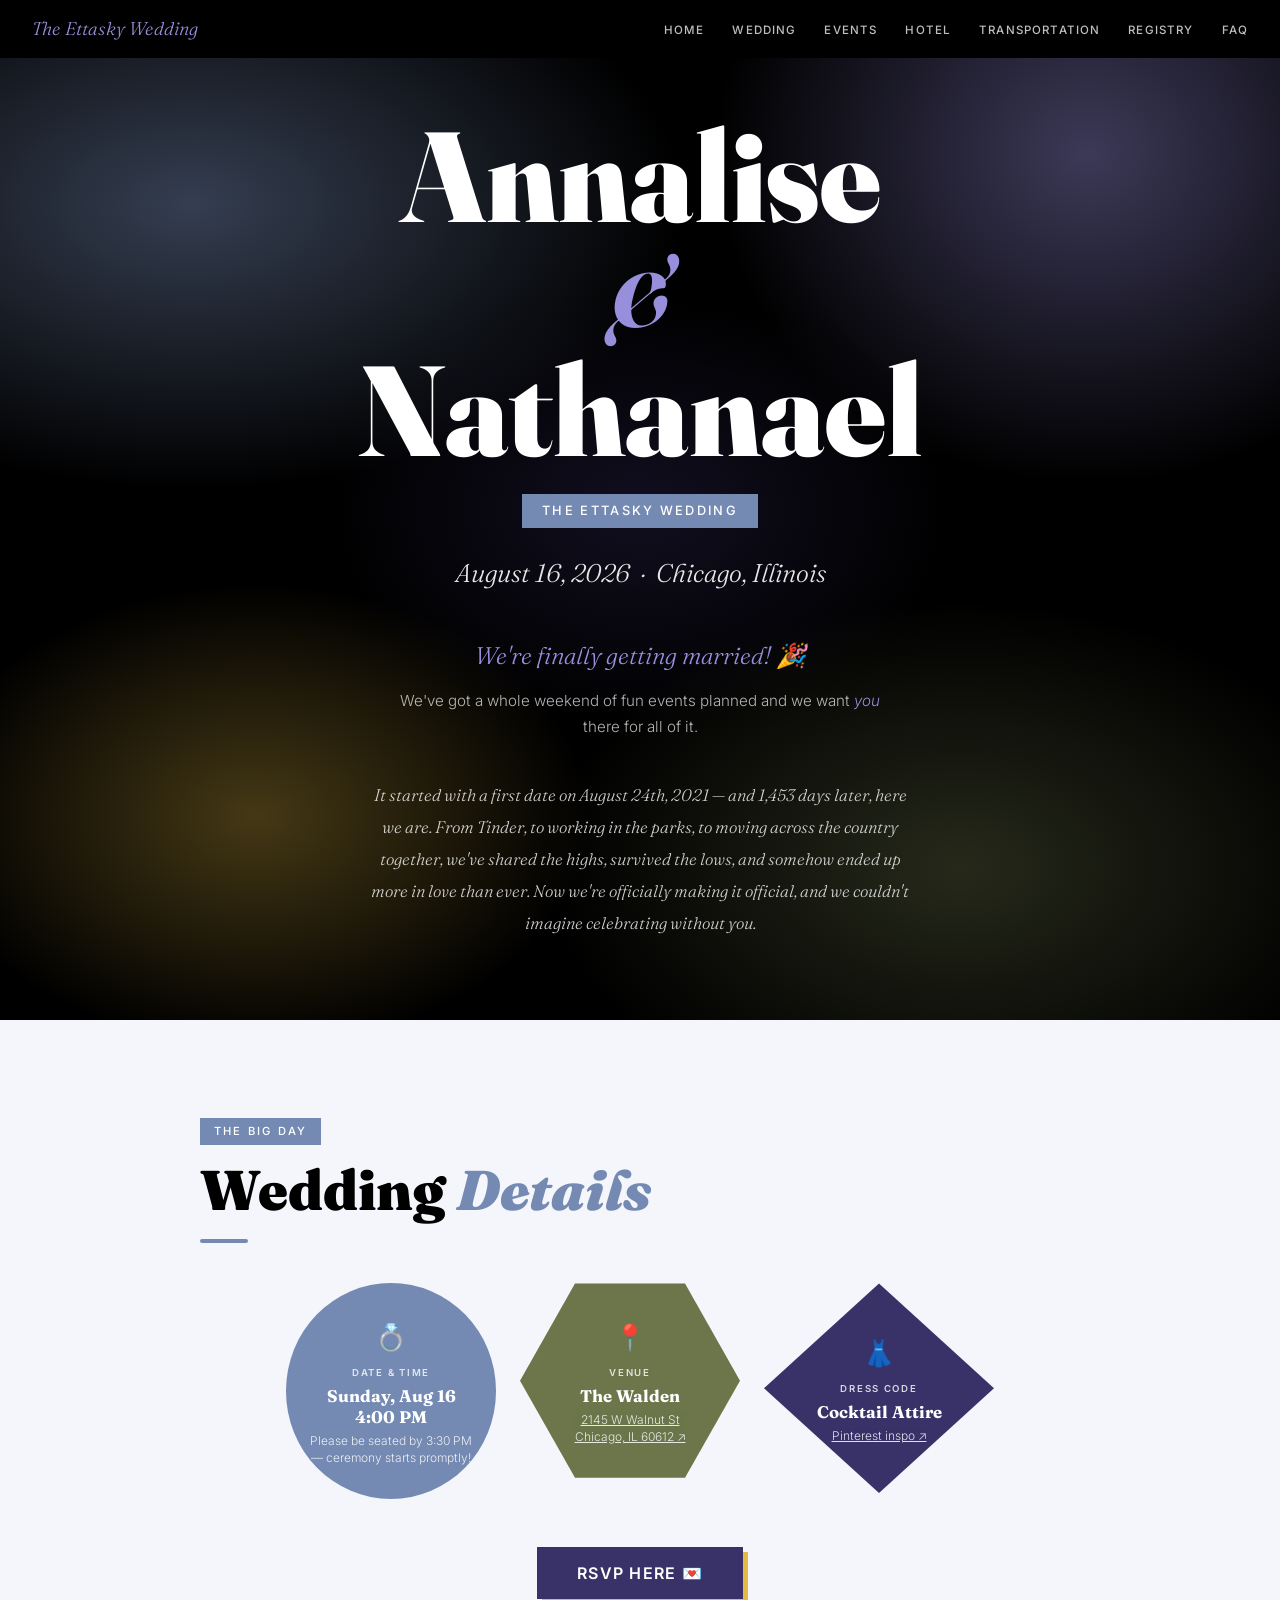
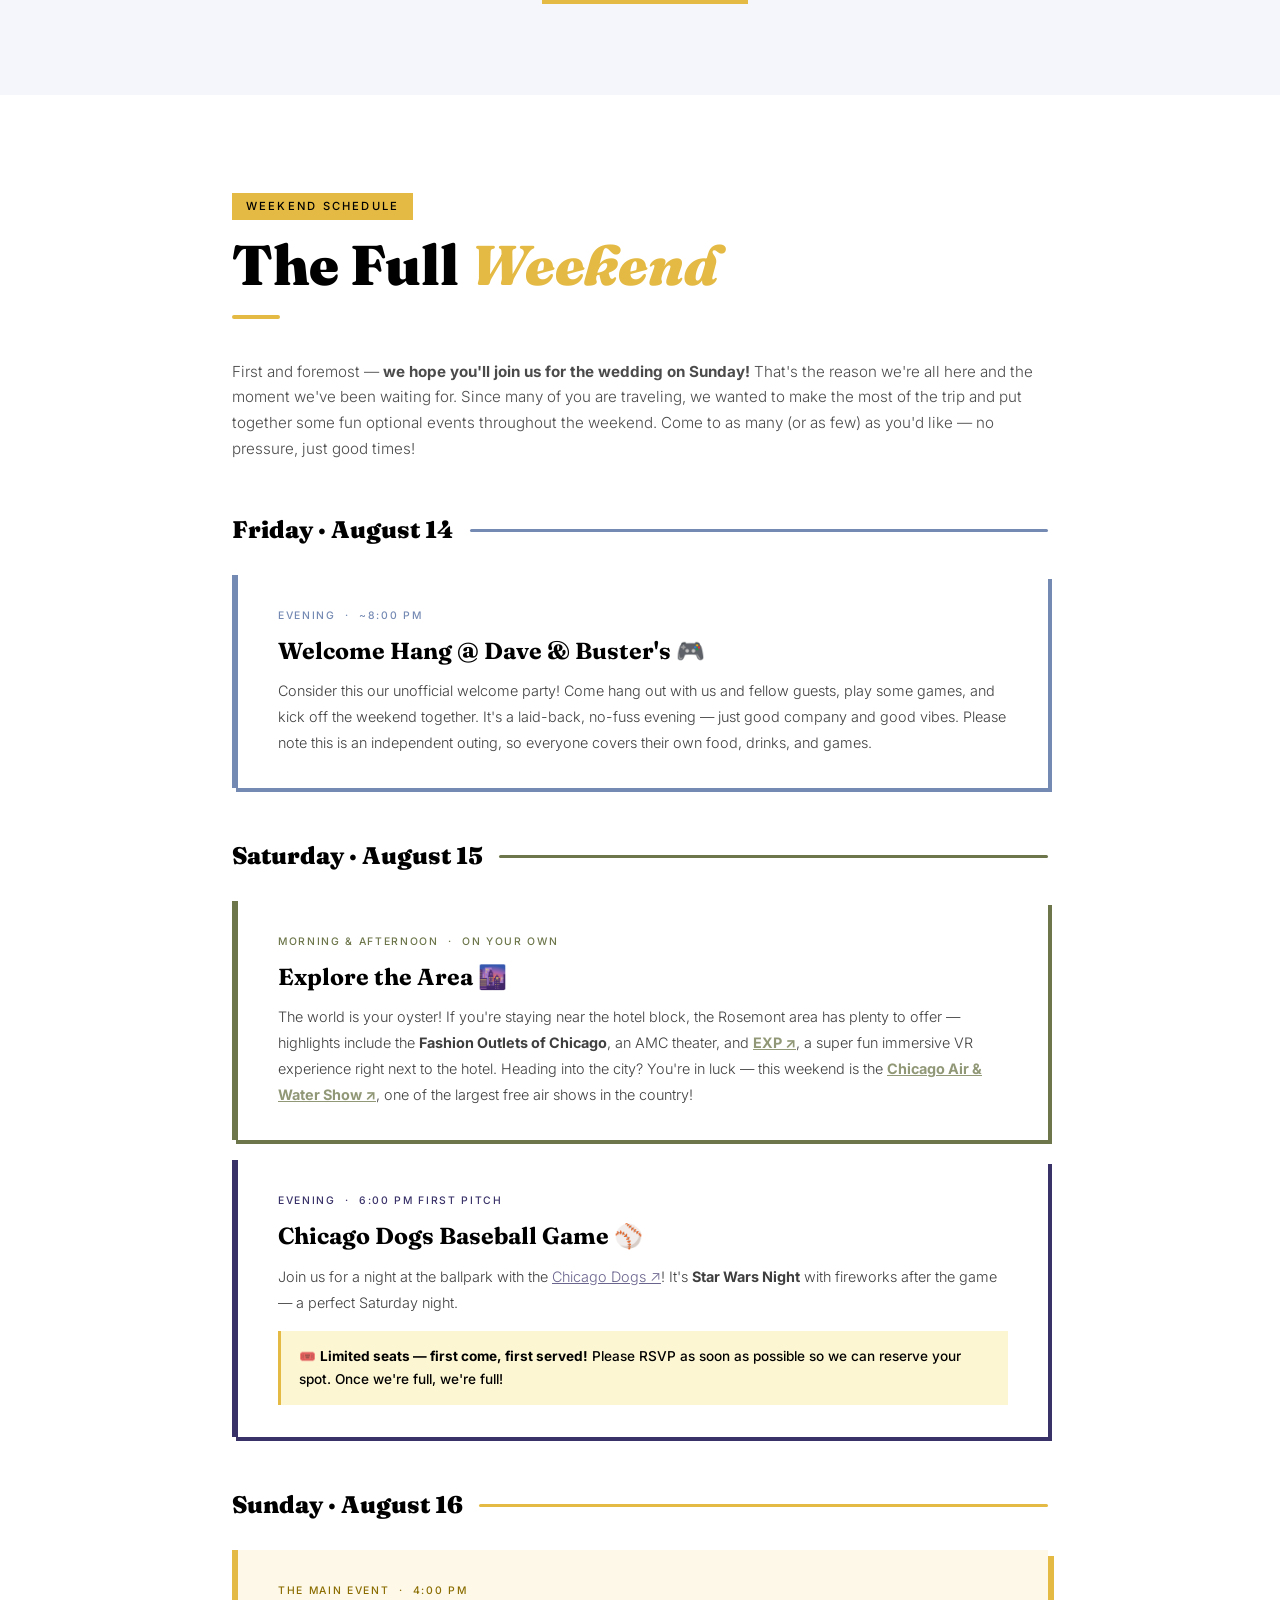
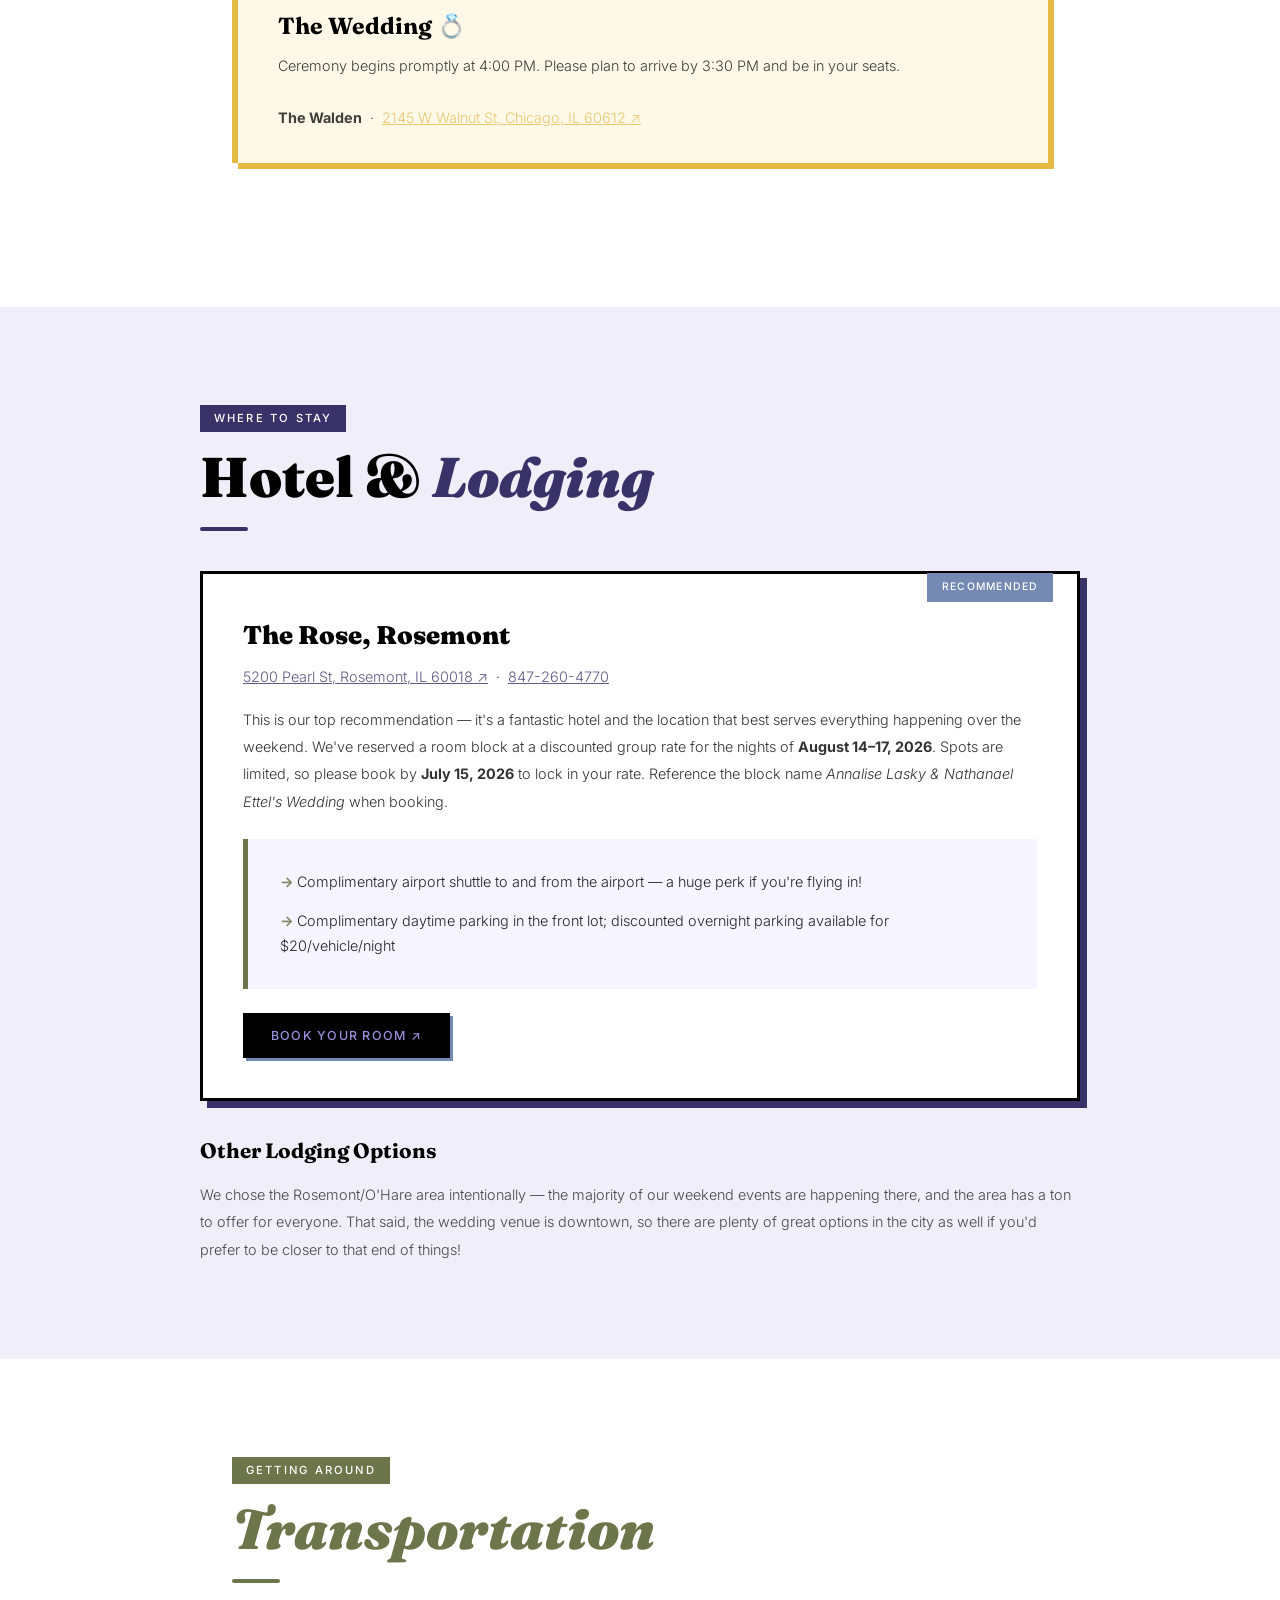
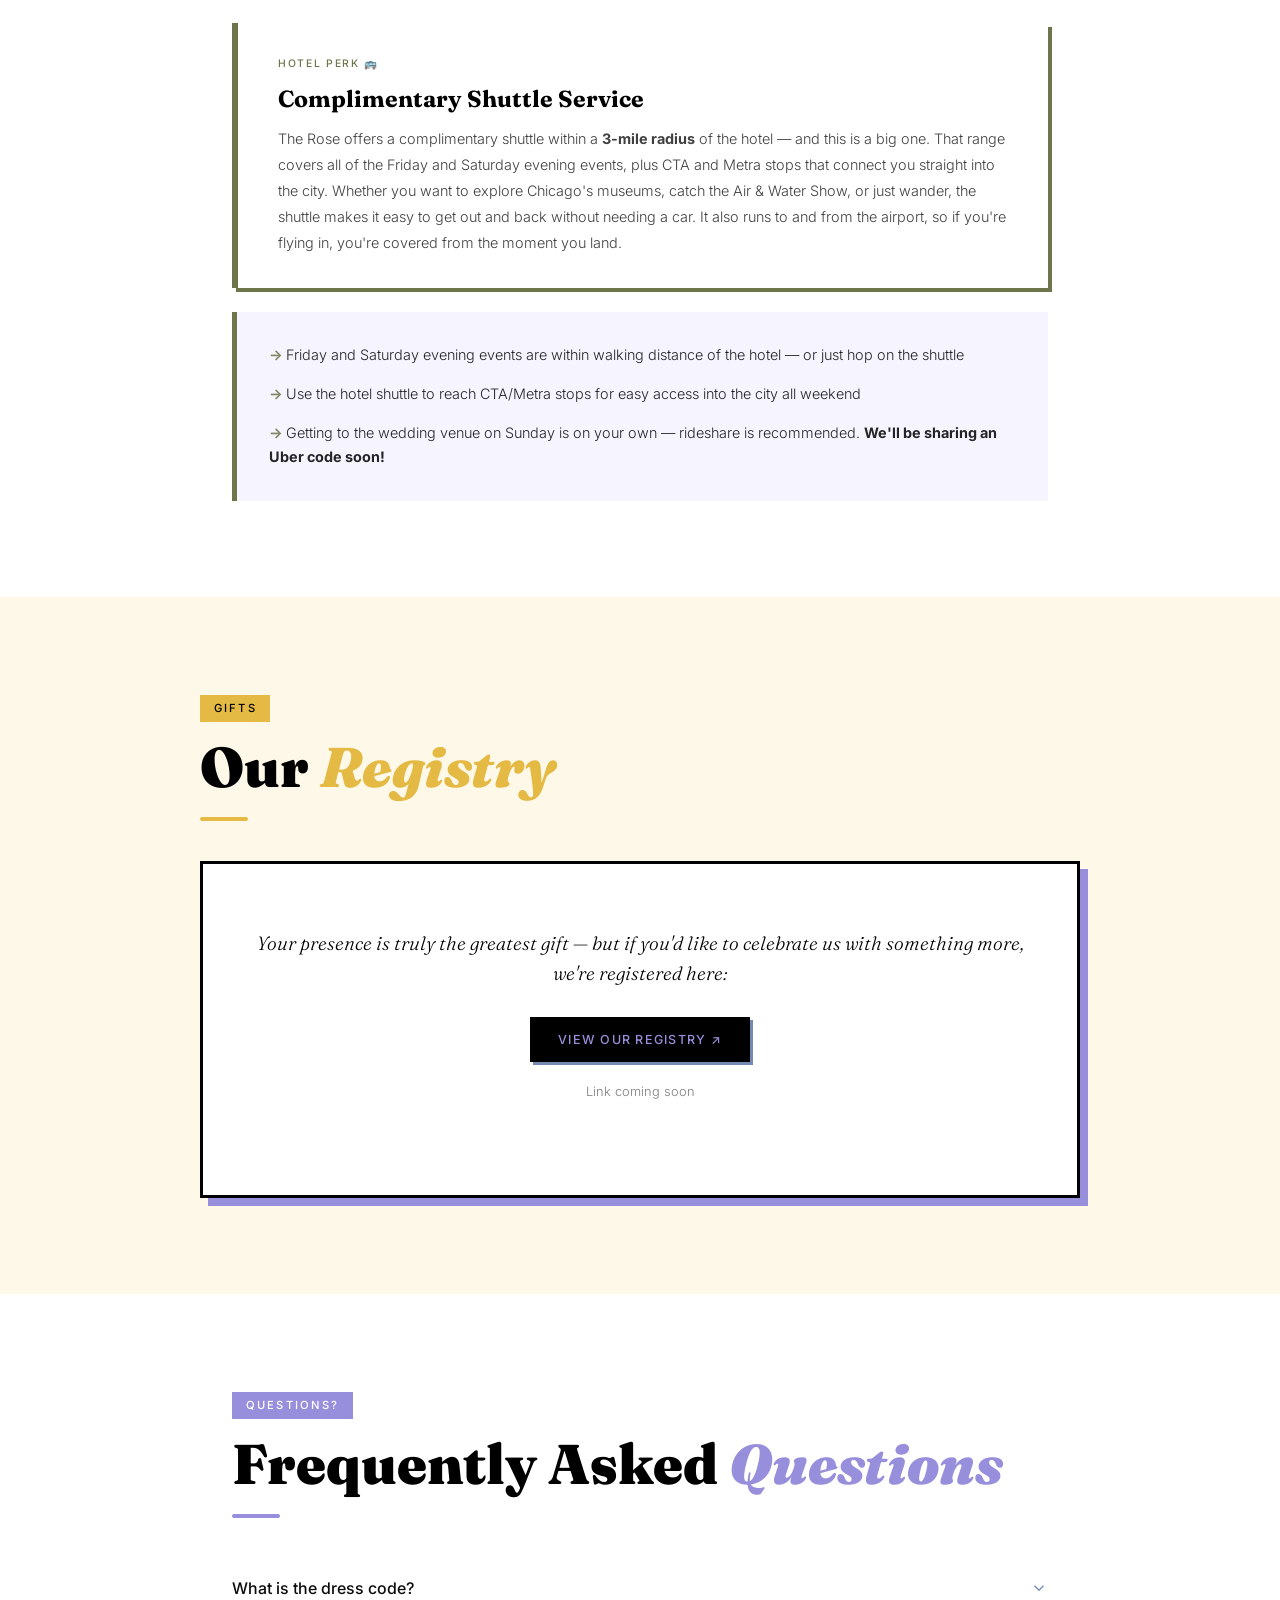
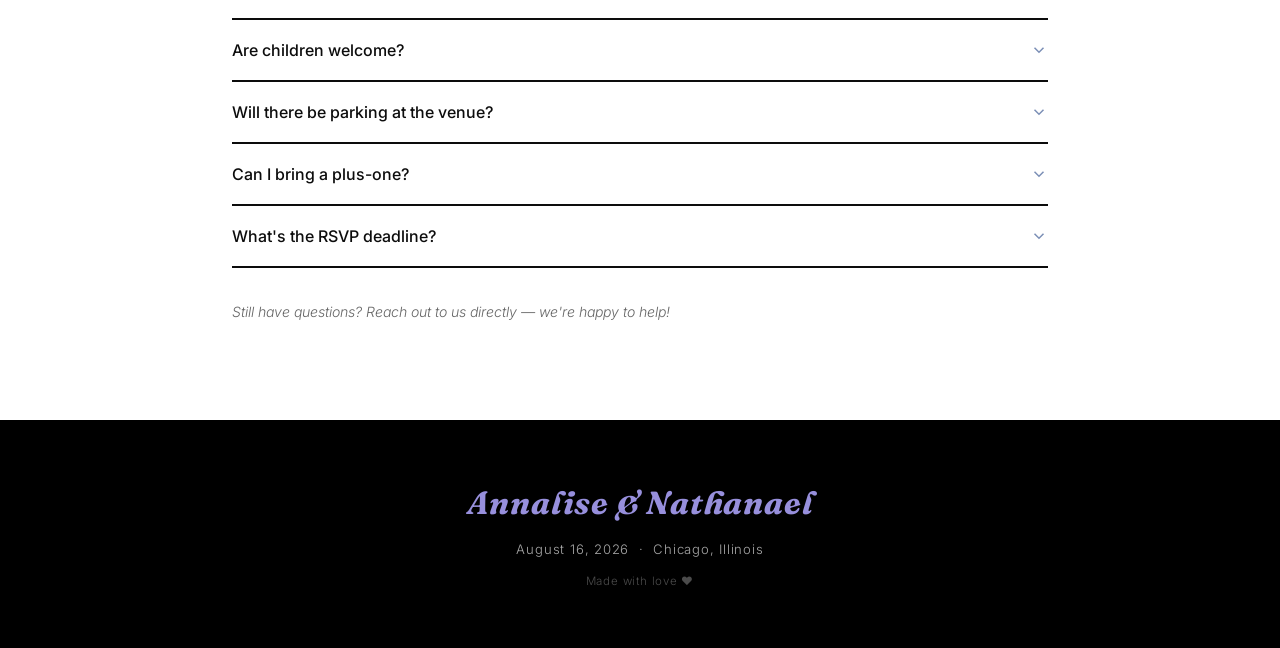
==== index.html @ 7cacd8d0 "Added html, css, and js files" ====
<!DOCTYPE html>
<html lang="en">
<head>
<meta charset="UTF-8">
<meta name="viewport" content="width=device-width, initial-scale=1.0">
<title>The Ettasky Wedding · 8.16.2026</title>
<link rel="preconnect" href="https://fonts.googleapis.com">
<link href="https://fonts.googleapis.com/css2?family=Fraunces:ital,opsz,wght@0,9..144,700;0,9..144,900;1,9..144,700;1,9..144,900&family=Inter:wght@300;400;500;600&display=swap" rel="stylesheet">
<link rel="stylesheet" href="wedding.css">
</head>
<body>

<!-- NAV -->
<nav>
  <a href="#home" class="nav-logo">The Ettasky Wedding</a>
  <ul class="nav-links">
    <li><a href="#home">Home</a></li>
    <li><a href="#wedding">Wedding</a></li>
    <li><a href="#events">Events</a></li>
    <li><a href="#hotel">Hotel</a></li>
    <li><a href="#transportation">Transportation</a></li>
    <li><a href="#registry">Registry</a></li>
    <li><a href="#faq">FAQ</a></li>
  </ul>
  <button class="hamburger" id="hamburger" aria-label="Menu">
    <span></span><span></span><span></span>
  </button>
</nav>

<div class="mobile-menu" id="mobileMenu">
  <a href="#home" onclick="closeMenu()">Home</a>
  <a href="#wedding" onclick="closeMenu()">Wedding</a>
  <a href="#events" onclick="closeMenu()">Events</a>
  <a href="#hotel" onclick="closeMenu()">Hotel</a>
  <a href="#transportation" onclick="closeMenu()">Transportation</a>
  <a href="#registry" onclick="closeMenu()">Registry</a>
  <a href="#faq" onclick="closeMenu()">FAQ</a>
</div>

<!-- ═══════════════════════════════════════════════ HERO -->
<section id="home" class="hero" style="max-width:100%; padding-top:7rem;">
  <h1 class="hero-names">
    Annalise<span class="hero-ampersand">&amp;</span>Nathanael
  </h1>
  <div class="hero-sub">The Ettasky Wedding</div>
  <p class="hero-date">August 16, 2026 &nbsp;·&nbsp; Chicago, Illinois</p>
  <p class="hero-tagline">We're finally getting married! 🎉</p>
  <p class="hero-blurb" style="margin-top:0.75rem;">
    We've got a whole weekend of fun events planned and we want <em style="color:var(--lavender);">you</em> there for all of it.
  </p>
  <p class="hero-story">
    It started with a first date on August 24th, 2021 — and 1,453 days later, here we are. From Tinder, to working in the parks, to moving across the country together, we've shared the highs, survived the lows, and somehow ended up more in love than ever. Now we're officially making it official, and we couldn't imagine celebrating without you.
  </p>
</section>

<!-- ═══════════════════════════════════════════ WEDDING DETAILS -->
<div class="alt-bg bg-1" id="wedding">
  <div class="inner">
    <span class="section-eyebrow ey-blue">The Big Day</span>
    <h2 class="section-title">Wedding <em>Details</em></h2>
    <div class="divider div-blue"></div>

    <div class="details-shapes">

      <!-- Date + Time: Circle -->
      <div class="detail-shape shape-circle ds-blue">
        <div class="d-icon">💍</div>
        <div class="d-label">Date &amp; Time</div>
        <div class="d-value">Sunday, Aug 16<br>4:00 PM</div>
        <div class="d-sub">Please be seated by 3:30 PM — ceremony starts promptly!</div>
      </div>

      <!-- Venue: Hexagon -->
      <div class="detail-shape shape-hexagon ds-olive">
        <div class="d-icon">📍</div>
        <div class="d-label">Venue</div>
        <div class="d-value">The Walden</div>
        <div class="d-sub">
          <a href="https://maps.google.com/?q=2145+W+Walnut+St,+Chicago,+IL+60612" target="_blank">
            2145 W Walnut St<br>Chicago, IL 60612 ↗
          </a>
        </div>
      </div>

      <!-- Dress Code: Diamond -->
      <div class="detail-shape shape-diamond ds-navy">
        <div class="d-icon">👗</div>
        <div class="d-label">Dress Code</div>
        <div class="d-value">Cocktail Attire</div>
        <div class="d-sub">
          <a href="https://pin.it/1b98UFMGT" target="_blank">Pinterest inspo ↗</a>
        </div>
      </div>

    </div>

    <!-- RSVP CTA -->
    <div class="rsvp-cta">
      <button class="btn-rsvp" onclick="openRsvpModal()">RSVP Here 💌</button>
    </div>
  </div>
</div>

<!-- ═══════════════════════════════════════════════ RSVP MODAL -->
<div class="modal-overlay" id="rsvp-modal-overlay">
  <div class="modal">
    <button class="modal-close" onclick="closeRsvpModal()">✕</button>
    <h2>RSVP</h2>
    <p class="modal-sub">Enter your name exactly as it appears on your invitation.</p>

    <!-- Step 1: Name Lookup -->
    <div id="name-lookup-section">
      <div class="name-lookup">
        <input type="text" id="name-input" placeholder="Your full name (e.g. Jane Smith)" autocomplete="off" />
        <button class="btn-lookup" onclick="lookupGuest()">Find Me →</button>
      </div>
      <div class="lookup-error" id="lookup-error"></div>
    </div>

    <!-- Step 2: RSVP Form (populated by JS) -->
    <div id="rsvp-form-section" style="display:none;">
      <div id="rsvp-form-content"></div>
    </div>

    <!-- Step 3: Confirmation -->
    <div class="rsvp-confirmation" id="rsvp-confirmation">
      <div class="conf-icon">🎉</div>
      <h3>You're all set!</h3>
      <p>Thanks for RSVPing — we can't wait to celebrate with you. See you in August!</p>
    </div>
  </div>
</div>

<!-- ═══════════════════════════════════════════ WEEKEND SCHEDULE -->
<section id="events">
  <span class="section-eyebrow ey-gold">Weekend Schedule</span>
  <h2 class="section-title">The Full <em style="color:var(--gold)">Weekend</em></h2>
  <div class="divider div-gold"></div>
  <p style="font-size:0.95rem; opacity:0.7; margin-bottom:3rem;">First and foremost — <strong>we hope you'll join us for the wedding on Sunday!</strong> That's the reason we're all here and the moment we've been waiting for. Since many of you are traveling, we wanted to make the most of the trip and put together some fun optional events throughout the weekend. Come to as many (or as few) as you'd like — no pressure, just good times!</p>

  <!-- FRIDAY -->
  <div class="day-block">
    <div class="day-header day-friday">
      <span class="day-label">Friday · August 14</span>
    </div>
    <div class="event-card ev-blue">
      <div class="event-tag">Evening &nbsp;·&nbsp; ~8:00 PM</div>
      <div class="event-title">Welcome Hang @ Dave &amp; Buster's 🎮</div>
      <div class="event-detail">
        Consider this our unofficial welcome party! Come hang out with us and fellow guests, play some games, and kick off the weekend together. It's a laid-back, no-fuss evening — just good company and good vibes. Please note this is an independent outing, so everyone covers their own food, drinks, and games.
      </div>
    </div>
  </div>

  <!-- SATURDAY -->
  <div class="day-block">
    <div class="day-header day-saturday">
      <span class="day-label">Saturday · August 15</span>
    </div>
    <div class="event-card ev-olive">
      <div class="event-tag">Morning &amp; Afternoon &nbsp;·&nbsp; On Your Own</div>
      <div class="event-title">Explore the Area 🌆</div>
      <div class="event-detail">
        The world is your oyster! If you're staying near the hotel block, the Rosemont area has plenty to offer — highlights include the <strong>Fashion Outlets of Chicago</strong>, an AMC theater, and <strong><a href="https://www.expstudio.com/" target="_blank" style="color:var(--olive);">EXP ↗</a></strong>, a super fun immersive VR experience right next to the hotel. Heading into the city? You're in luck — this weekend is the <strong><a href="https://www.chicago.gov/city/en/depts/dca/supp_info/air_water_show.html" target="_blank" style="color:var(--olive);">Chicago Air &amp; Water Show ↗</a></strong>, one of the largest free air shows in the country!
      </div>
    </div>
    <div class="event-card ev-navy" style="margin-top:1rem;">
      <div class="event-tag">Evening &nbsp;·&nbsp; 6:00 PM First Pitch</div>
      <div class="event-title">Chicago Dogs Baseball Game ⚾</div>
      <div class="event-detail">
        Join us for a night at the ballpark with the <a href="https://thechicagodogs.com/team/about-us/" target="_blank" style="color:var(--navy);">Chicago Dogs ↗</a>! It's <strong>Star Wars Night</strong> with fireworks after the game — a perfect Saturday night.
      </div>
      <div class="event-note">
        🎟️ <strong>Limited seats — first come, first served!</strong> Please RSVP as soon as possible so we can reserve your spot. Once we're full, we're full!
      </div>
    </div>
  </div>

  <!-- SUNDAY -->
  <div class="day-block">
    <div class="day-header day-sunday">
      <span class="day-label">Sunday · August 16</span>
    </div>
    <div class="event-card ev-gold">
      <div class="event-tag">The Main Event &nbsp;·&nbsp; 4:00 PM</div>
      <div class="event-title">The Wedding 💍</div>
      <div class="event-detail">
        Ceremony begins promptly at 4:00 PM. Please plan to arrive by 3:30 PM and be in your seats.<br><br>
        <strong>The Walden</strong> &nbsp;·&nbsp; <a href="https://maps.google.com/?q=2145+W+Walnut+St,+Chicago,+IL+60612" target="_blank" style="color:var(--gold);">2145 W Walnut St, Chicago, IL 60612 ↗</a>
      </div>
    </div>
  </div>
</section>

<!-- ═══════════════════════════════════════════════ HOTEL -->
<div class="alt-bg bg-4" id="hotel">
  <div class="inner">
    <span class="section-eyebrow ey-navy">Where to Stay</span>
    <h2 class="section-title">Hotel &amp; <em style="color:var(--navy)">Lodging</em></h2>
    <div class="divider div-navy"></div>

    <div class="hotel-card">
      <div class="hotel-badge">Recommended</div>
      <div class="hotel-name">The Rose, Rosemont</div>
      <div class="hotel-info">
        <a href="https://maps.google.com/?q=5200+Pearl+St,+Rosemont,+IL+60018" target="_blank" style="color:var(--navy);">5200 Pearl St, Rosemont, IL 60018 ↗</a>
        &nbsp;·&nbsp;
        <a href="tel:8472604770" style="color:var(--navy);">847-260-4770</a>
      </div>
      <div class="hotel-info" style="margin-top:1rem; line-height:1.9;">
        This is our top recommendation — it's a fantastic hotel and the location that best serves everything happening over the weekend. We've reserved a room block at a discounted group rate for the nights of <strong>August 14–17, 2026</strong>. Spots are limited, so please book by <strong>July 15, 2026</strong> to lock in your rate. Reference the block name <em>Annalise Lasky &amp; Nathanael Ettel's Wedding</em> when booking.
      </div>
      <div class="transport-list" style="margin-top:1.5rem; margin-bottom:1.5rem;">
        <p>Complimentary airport shuttle to and from the airport — a huge perk if you're flying in!</p>
        <p>Complimentary daytime parking in the front lot; discounted overnight parking available for $20/vehicle/night</p>
      </div>
      <a href="https://group.tapestrycollection.com/x19hu6" target="_blank" class="btn">Book Your Room ↗</a>
    </div>

    <div style="margin-top:2rem;">
      <h3 style="font-family:'Fraunces',serif; font-size:1.3rem; font-weight:700; color:var(--ink); margin-bottom:0.75rem;">Other Lodging Options</h3>
      <p style="font-size:0.9rem; opacity:0.7; line-height:1.9;">
        We chose the Rosemont/O'Hare area intentionally — the majority of our weekend events are happening there, and the area has a ton to offer for everyone. That said, the wedding venue is downtown, so there are plenty of great options in the city as well if you'd prefer to be closer to that end of things!
      </p>
    </div>
  </div>
</div>

<!-- ═══════════════════════════════════════ TRANSPORTATION -->
<section id="transportation">
  <span class="section-eyebrow ey-olive">Getting Around</span>
  <h2 class="section-title"><em style="color:var(--olive)">Transportation</em></h2>
  <div class="divider div-olive"></div>

  <div class="event-card ev-olive" style="margin-bottom:1.5rem;">
    <div class="event-tag">Hotel Perk 🚌</div>
    <div class="event-title">Complimentary Shuttle Service</div>
    <div class="event-detail">
      The Rose offers a complimentary shuttle within a <strong>3-mile radius</strong> of the hotel — and this is a big one. That range covers all of the Friday and Saturday evening events, plus CTA and Metra stops that connect you straight into the city. Whether you want to explore Chicago's museums, catch the Air &amp; Water Show, or just wander, the shuttle makes it easy to get out and back without needing a car. It also runs to and from the airport, so if you're flying in, you're covered from the moment you land.
    </div>
  </div>

  <div class="transport-list">
    <p>Friday and Saturday evening events are within walking distance of the hotel — or just hop on the shuttle</p>
    <p>Use the hotel shuttle to reach CTA/Metra stops for easy access into the city all weekend</p>
    <p>Getting to the wedding venue on Sunday is on your own — rideshare is recommended. <strong>We'll be sharing an Uber code soon!</strong></p>
  </div>
</section>

<!-- ═══════════════════════════════════════════════ REGISTRY -->
<div class="alt-bg bg-3" id="registry">
  <div class="inner">
    <span class="section-eyebrow ey-gold">Gifts</span>
    <h2 class="section-title">Our <em style="color:var(--gold)">Registry</em></h2>
    <div class="divider div-gold"></div>
    <div class="registry-box">
      <p>Your presence is truly the greatest gift — but if you'd like to celebrate us with something more, we're registered here:</p>
      <a href="#" class="btn">View Our Registry ↗</a>
      <p style="margin-top:1.25rem; font-size:0.8rem; opacity:0.5; font-family:'Inter',sans-serif; font-style:normal;">Link coming soon</p>
    </div>
  </div>
</div>

<!-- ═══════════════════════════════════════════════════ FAQ -->
<section id="faq">
  <span class="section-eyebrow ey-lavender">Questions?</span>
  <h2 class="section-title">Frequently Asked <em style="color:var(--lavender)">Questions</em></h2>
  <div class="divider div-lavender"></div>

  <div class="faq-list">

    <div class="faq-item">
      <button class="faq-question">
        What is the dress code?
        <svg class="faq-chevron" viewBox="0 0 24 24" fill="none" stroke="currentColor" stroke-width="2"><polyline points="6 9 12 15 18 9"/></svg>
      </button>
      <div class="faq-answer">The dress code is <strong>cocktail attire</strong>. Think dresses, jumpsuits, dress pants and a blazer — polished but not black tie. Need inspiration? <a href="https://pin.it/1b98UFMGT" target="_blank" style="color:var(--blue);">Check out our Pinterest board ↗</a></div>
    </div>

    <div class="faq-item">
      <button class="faq-question">
        Are children welcome?
        <svg class="faq-chevron" viewBox="0 0 24 24" fill="none" stroke="currentColor" stroke-width="2"><polyline points="6 9 12 15 18 9"/></svg>
      </button>
      <div class="faq-answer">We love your little ones, but our wedding is an adults-only celebration. We hope this gives everyone a chance to let loose and enjoy the night!</div>
    </div>

    <div class="faq-item">
      <button class="faq-question">
        Will there be parking at the venue?
        <svg class="faq-chevron" viewBox="0 0 24 24" fill="none" stroke="currentColor" stroke-width="2"><polyline points="6 9 12 15 18 9"/></svg>
      </button>
      <div class="faq-answer">Yes! The Walden has an attached 26-car lot available for guests. Please note that <strong>all vehicles must be removed at the end of the night</strong> — overnight parking is not permitted. There is also plenty of free street parking in the surrounding area if the lot fills up.</div>
    </div>

    <div class="faq-item">
      <button class="faq-question">
        Can I bring a plus-one?
        <svg class="faq-chevron" viewBox="0 0 24 24" fill="none" stroke="currentColor" stroke-width="2"><polyline points="6 9 12 15 18 9"/></svg>
      </button>
      <div class="faq-answer">We're keeping our celebration intimate, so we've put a lot of thought into our guest list. Your invitation will specify whether a plus-one has been included for you — we appreciate your understanding!</div>
    </div>

    <div class="faq-item">
      <button class="faq-question">
        What's the RSVP deadline?
        <svg class="faq-chevron" viewBox="0 0 24 24" fill="none" stroke="currentColor" stroke-width="2"><polyline points="6 9 12 15 18 9"/></svg>
      </button>
      <div class="faq-answer">Please RSVP by <strong>July 24, 2026</strong>. We'd love to have an accurate headcount as early as possible, so the sooner the better!</div>
    </div>

  </div>

  <p style="margin-top:2rem; font-size:0.88rem; opacity:0.6; font-style:italic;">Still have questions? Reach out to us directly — we're happy to help!</p>
</section>

<!-- ═══════════════════════════════════════════════ FOOTER -->
<footer>
  <div class="footer-names">Annalise &amp; Nathanael</div>
  <p>August 16, 2026 &nbsp;·&nbsp; Chicago, Illinois</p>
  <p style="margin-top:0.75rem; font-size:0.72rem; opacity:0.45;">Made with love ♥</p>
</footer>

<script src="wedding.js"></script>
</body>
</html>
---- wedding.css ----
/* ── VARIABLES ── */
:root {
  --paper: #ffffff;
  --ink: #000000;
  --blue: #758ab3;
  --gold: #e4ba44;
  --olive: #6c764a;
  --lavender: #978fdc;
  --navy: #393269;
}

* { margin: 0; padding: 0; box-sizing: border-box; }
html { scroll-behavior: smooth; }

body {
  background: var(--paper);
  color: var(--ink);
  font-family: 'Inter', sans-serif;
  font-weight: 300;
  line-height: 1.7;
  overflow-x: hidden;
}

/* ── NAV ── */
nav {
  position: fixed;
  top: 0; left: 0; right: 0;
  z-index: 100;
  background: var(--ink);
  display: flex;
  align-items: center;
  justify-content: space-between;
  padding: 0 2rem;
  height: 58px;
}

.nav-logo {
  font-family: 'Fraunces', serif;
  font-style: italic;
  font-size: 1.15rem;
  color: var(--lavender);
  text-decoration: none;
  letter-spacing: 0.01em;
}

.nav-links {
  display: flex;
  gap: 1.75rem;
  list-style: none;
}

.nav-links a {
  text-decoration: none;
  color: rgba(255,255,255,0.75);
  font-size: 0.72rem;
  letter-spacing: 0.1em;
  text-transform: uppercase;
  font-weight: 500;
  transition: color 0.2s;
}
.nav-links a:hover { color: var(--lavender); }

.hamburger {
  display: none;
  flex-direction: column;
  gap: 5px;
  cursor: pointer;
  padding: 4px;
  background: none;
  border: none;
}
.hamburger span {
  display: block;
  width: 24px;
  height: 2px;
  background: var(--lavender);
  transition: transform 0.3s, opacity 0.3s;
}
.hamburger.open span:nth-child(1) { transform: translateY(7px) rotate(45deg); }
.hamburger.open span:nth-child(2) { opacity: 0; }
.hamburger.open span:nth-child(3) { transform: translateY(-7px) rotate(-45deg); }

.mobile-menu {
  display: none;
  position: fixed;
  top: 58px; left: 0; right: 0;
  background: var(--ink);
  z-index: 99;
  padding: 1rem 2rem 1.5rem;
  flex-direction: column;
}
.mobile-menu.open { display: flex; }
.mobile-menu a {
  text-decoration: none;
  color: rgba(255,255,255,0.8);
  font-size: 0.82rem;
  letter-spacing: 0.1em;
  text-transform: uppercase;
  font-weight: 500;
  padding: 0.85rem 0;
  border-bottom: 1px solid rgba(255,255,255,0.1);
  transition: color 0.2s;
}
.mobile-menu a:hover { color: var(--lavender); }
.mobile-menu a:last-child { border-bottom: none; }

@media (max-width: 700px) {
  .nav-links { display: none; }
  .hamburger { display: flex; }
}

/* ── HERO ── */
.hero {
  min-height: 100vh;
  display: flex;
  flex-direction: column;
  align-items: center;
  justify-content: center;
  text-align: center;
  padding: 7rem 2rem 5rem;
  position: relative;
  background: var(--ink);
  overflow: hidden;
}

.hero::before {
  content: '';
  position: absolute;
  inset: 0;
  background:
    radial-gradient(ellipse 55% 40% at 15% 20%, rgba(117,138,179,0.45) 0%, transparent 70%),
    radial-gradient(ellipse 45% 50% at 85% 15%, rgba(151,143,220,0.4) 0%, transparent 65%),
    radial-gradient(ellipse 50% 40% at 75% 85%, rgba(108,118,74,0.35) 0%, transparent 65%),
    radial-gradient(ellipse 40% 35% at 20% 80%, rgba(228,186,68,0.3) 0%, transparent 65%),
    radial-gradient(ellipse 35% 30% at 50% 50%, rgba(57,50,105,0.3) 0%, transparent 70%);
  pointer-events: none;
}

.hero-names {
  font-family: 'Fraunces', serif;
  font-size: clamp(3.8rem, 11vw, 8rem);
  font-weight: 900;
  line-height: 1;
  color: #fff;
  position: relative;
  animation: fadeUp 0.9s ease both;
}

.hero-ampersand {
  font-style: italic;
  font-weight: 700;
  display: block;
  color: var(--lavender);
  font-size: 0.75em;
  line-height: 1.1;
}

.hero-sub {
  position: relative;
  margin-top: 1.25rem;
  display: inline-block;
  background: var(--blue);
  color: #fff;
  font-family: 'Inter', sans-serif;
  font-weight: 500;
  font-size: 0.8rem;
  letter-spacing: 0.18em;
  text-transform: uppercase;
  padding: 0.4rem 1.25rem;
  animation: fadeUp 0.9s 0.15s ease both;
}

.hero-date {
  position: relative;
  margin-top: 1.5rem;
  font-family: 'Fraunces', serif;
  font-size: clamp(1.1rem, 3vw, 1.6rem);
  font-style: italic;
  color: rgba(255,255,255,0.9);
  animation: fadeUp 0.9s 0.25s ease both;
}

.hero-tagline {
  position: relative;
  margin-top: 2.5rem;
  font-family: 'Fraunces', serif;
  font-size: clamp(1.2rem, 2.5vw, 1.5rem);
  font-style: italic;
  color: var(--lavender);
  animation: fadeUp 0.9s 0.35s ease both;
}

.hero-blurb {
  position: relative;
  max-width: 520px;
  margin-top: 0.75rem;
  font-size: 0.95rem;
  color: rgba(255,255,255,0.7);
  animation: fadeUp 0.9s 0.45s ease both;
}

.hero-story {
  position: relative;
  margin-top: 2.5rem;
  max-width: 540px;
  font-family: 'Fraunces', serif;
  font-style: italic;
  font-size: 1.05rem;
  color: rgba(255,255,255,0.8);
  line-height: 1.9;
  animation: fadeUp 0.9s 0.55s ease both;
}

@keyframes fadeUp {
  from { opacity: 0; transform: translateY(24px); }
  to { opacity: 1; transform: translateY(0); }
}

/* ── SECTION WRAPPERS ── */
section {
  padding: 6rem 2rem;
  max-width: 880px;
  margin: 0 auto;
}

.alt-bg {
  max-width: 100%;
  padding: 6rem 2rem;
}
.alt-bg > .inner { max-width: 880px; margin: 0 auto; }

.bg-1 { background: #f4f6fb; }
.bg-2 { background: #f6f5ff; }
.bg-3 { background: #fdf8e8; }
.bg-4 { background: #f0eff9; }
.bg-5 { background: #f2f4f8; }

/* ── SECTION HEADERS ── */
.section-eyebrow {
  display: inline-block;
  font-size: 0.7rem;
  font-weight: 500;
  letter-spacing: 0.2em;
  text-transform: uppercase;
  padding: 0.25rem 0.85rem;
  margin-bottom: 1rem;
  color: #fff;
}
.ey-blue     { background: var(--blue); }
.ey-olive    { background: var(--olive); }
.ey-navy     { background: var(--navy); }
.ey-gold     { background: var(--gold); color: var(--ink); }
.ey-lavender { background: var(--lavender); }

.section-title {
  font-family: 'Fraunces', serif;
  font-size: clamp(2.2rem, 5vw, 3.5rem);
  font-weight: 900;
  color: var(--ink);
  line-height: 1.05;
  margin-bottom: 0.5rem;
}
.section-title em { font-style: italic; color: var(--blue); }

.divider {
  width: 3rem;
  height: 4px;
  border-radius: 2px;
  margin: 1.25rem 0 2.5rem;
}
.div-blue     { background: var(--blue); }
.div-olive    { background: var(--olive); }
.div-navy     { background: var(--navy); }
.div-gold     { background: var(--gold); }
.div-lavender { background: var(--lavender); }

/* ── WEDDING DETAIL SHAPES ── */
.details-shapes {
  display: flex;
  flex-wrap: wrap;
  gap: 1.5rem;
  margin-top: 2rem;
  align-items: flex-start;
  justify-content: center;
}

.detail-shape {
  display: flex;
  flex-direction: column;
  align-items: center;
  justify-content: center;
  text-align: center;
  padding: 2rem 1.5rem;
  position: relative;
  min-width: 180px;
  flex: 1 1 180px;
  max-width: 240px;
}

/* Circle */
.shape-circle {
  border-radius: 50%;
  aspect-ratio: 1;
  min-width: 190px;
  max-width: 210px;
}

/* Pentagon via clip-path */
.shape-pentagon {
  clip-path: polygon(50% 0%, 100% 38%, 82% 100%, 18% 100%, 0% 38%);
  min-width: 200px;
  max-width: 220px;
  padding: 2.5rem 2rem;
}

/* Hexagon */
.shape-hexagon {
  clip-path: polygon(25% 0%, 75% 0%, 100% 50%, 75% 100%, 25% 100%, 0% 50%);
  min-width: 200px;
  max-width: 220px;
  padding: 2rem 2.5rem;
}

/* Diamond */
.shape-diamond {
  clip-path: polygon(50% 0%, 100% 50%, 50% 100%, 0% 50%);
  min-width: 210px;
  max-width: 230px;
  padding: 3rem 2rem;
}

.ds-blue    { background: var(--blue);     color: #fff; }
.ds-gold    { background: var(--gold);     color: var(--ink); }
.ds-olive   { background: var(--olive);    color: #fff; }
.ds-navy    { background: var(--navy);     color: #fff; }

.detail-shape .d-icon  { font-size: 1.6rem; margin-bottom: 0.4rem; }
.detail-shape .d-label {
  font-size: 0.6rem;
  font-weight: 600;
  letter-spacing: 0.18em;
  text-transform: uppercase;
  opacity: 0.8;
  margin-bottom: 0.3rem;
}
.detail-shape .d-value {
  font-family: 'Fraunces', serif;
  font-size: 1.05rem;
  font-weight: 700;
  line-height: 1.25;
}
.detail-shape .d-sub {
  font-size: 0.75rem;
  margin-top: 0.3rem;
  opacity: 0.85;
  line-height: 1.4;
}
.detail-shape .d-sub a { color: inherit; text-decoration: underline; }

/* ── RSVP BUTTON ── */
.rsvp-cta {
  margin-top: 3rem;
  text-align: center;
}

.btn-rsvp {
  display: inline-block;
  background: var(--navy);
  color: #fff;
  font-family: 'Inter', sans-serif;
  font-weight: 600;
  font-size: 1rem;
  letter-spacing: 0.08em;
  text-transform: uppercase;
  padding: 1rem 2.5rem;
  text-decoration: none;
  cursor: pointer;
  border: none;
  box-shadow: 5px 5px 0 var(--gold);
  transition: background 0.2s, box-shadow 0.2s, transform 0.1s;
}
.btn-rsvp:hover {
  background: var(--gold);
  color: var(--ink);
  box-shadow: 5px 5px 0 var(--navy);
}
.btn-rsvp:active { transform: translate(2px, 2px); box-shadow: 3px 3px 0 var(--navy); }

/* ── RSVP MODAL ── */
.modal-overlay {
  display: none;
  position: fixed;
  inset: 0;
  background: rgba(0,0,0,0.65);
  z-index: 200;
  align-items: flex-start;
  justify-content: center;
  padding: 2rem 1rem;
  overflow-y: auto;
}
.modal-overlay.open { display: flex; }

.modal {
  background: #fff;
  width: 100%;
  max-width: 640px;
  border: 3px solid var(--ink);
  box-shadow: 8px 8px 0 var(--lavender);
  padding: 2.5rem;
  position: relative;
  margin: auto;
}

.modal-close {
  position: absolute;
  top: 1rem; right: 1.25rem;
  background: none;
  border: none;
  font-size: 1.5rem;
  cursor: pointer;
  color: var(--ink);
  line-height: 1;
}

.modal h2 {
  font-family: 'Fraunces', serif;
  font-size: 1.8rem;
  font-weight: 900;
  margin-bottom: 0.25rem;
}

.modal-sub {
  font-size: 0.85rem;
  opacity: 0.6;
  margin-bottom: 1.75rem;
}

/* Name lookup step */
.name-lookup {
  display: flex;
  gap: 0.75rem;
  flex-wrap: wrap;
}

.name-lookup input {
  flex: 1;
  min-width: 200px;
  padding: 0.75rem 1rem;
  font-family: 'Inter', sans-serif;
  font-size: 0.95rem;
  border: 2px solid var(--ink);
  outline: none;
  transition: border-color 0.2s;
}
.name-lookup input:focus { border-color: var(--blue); }

.btn-lookup {
  padding: 0.75rem 1.5rem;
  background: var(--ink);
  color: var(--lavender);
  font-family: 'Inter', sans-serif;
  font-weight: 600;
  font-size: 0.85rem;
  letter-spacing: 0.08em;
  text-transform: uppercase;
  border: none;
  cursor: pointer;
  box-shadow: 3px 3px 0 var(--blue);
  transition: background 0.2s;
}
.btn-lookup:hover { background: var(--navy); }

.lookup-error {
  display: none;
  margin-top: 0.75rem;
  padding: 0.65rem 1rem;
  background: #fff0f0;
  border-left: 3px solid #c0392b;
  font-size: 0.85rem;
  color: #c0392b;
}

/* RSVP form */
.rsvp-form { display: none; }
.rsvp-form.visible { display: block; }

.rsvp-greeting {
  font-family: 'Fraunces', serif;
  font-size: 1.2rem;
  font-style: italic;
  margin-bottom: 2rem;
  color: var(--navy);
}

.event-rsvp-block {
  border: 2px solid var(--ink);
  margin-bottom: 1.5rem;
  overflow: hidden;
}

.event-rsvp-header {
  padding: 0.85rem 1.25rem;
  display: flex;
  align-items: center;
  justify-content: space-between;
  gap: 1rem;
}
.erh-blue    { background: var(--blue);     color: #fff; }
.erh-navy    { background: var(--navy);     color: #fff; }
.erh-gold    { background: var(--gold);     color: var(--ink); }
.erh-olive   { background: var(--olive);    color: #fff; }
.erh-lavender{ background: var(--lavender); color: #fff; }

.event-rsvp-header h3 {
  font-family: 'Fraunces', serif;
  font-size: 1.1rem;
  font-weight: 700;
}
.event-rsvp-header .event-meta {
  font-size: 0.75rem;
  opacity: 0.85;
  font-weight: 400;
}

.event-rsvp-body {
  padding: 1.25rem;
  background: #fafafa;
}

.event-info-blurb {
  font-size: 0.88rem;
  opacity: 0.75;
  line-height: 1.7;
  margin-bottom: 1rem;
  padding-bottom: 1rem;
  border-bottom: 1px solid #e0e0e0;
}

/* Attending toggle */
.attending-row {
  display: flex;
  align-items: center;
  gap: 1.5rem;
  margin-bottom: 1rem;
}
.attending-label {
  font-size: 0.85rem;
  font-weight: 500;
}
.toggle-group {
  display: flex;
  gap: 0.5rem;
}
.toggle-btn {
  padding: 0.4rem 1rem;
  border: 2px solid var(--ink);
  background: #fff;
  font-family: 'Inter', sans-serif;
  font-size: 0.8rem;
  font-weight: 500;
  cursor: pointer;
  transition: background 0.15s, color 0.15s;
}
.toggle-btn.yes.active { background: var(--olive); color: #fff; border-color: var(--olive); }
.toggle-btn.no.active  { background: #999; color: #fff; border-color: #999; }

/* Guest rows for wedding */
.guest-rows { margin-top: 1rem; }

.seats-selector {
  display: flex;
  align-items: center;
  gap: 1rem;
  margin-bottom: 1.25rem;
  flex-wrap: wrap;
}
.seats-selector label {
  font-size: 0.85rem;
  font-weight: 500;
}
.seats-selector select {
  padding: 0.4rem 0.75rem;
  border: 2px solid var(--ink);
  font-family: 'Inter', sans-serif;
  font-size: 0.88rem;
  background: #fff;
  cursor: pointer;
}

.guest-row {
  background: #fff;
  border: 1px solid #ddd;
  padding: 1rem;
  margin-bottom: 0.75rem;
}
.guest-row-title {
  font-size: 0.75rem;
  font-weight: 600;
  letter-spacing: 0.1em;
  text-transform: uppercase;
  color: var(--navy);
  margin-bottom: 0.75rem;
}
.guest-row-fields {
  display: grid;
  grid-template-columns: 1fr 1fr;
  gap: 0.65rem;
}
.guest-row-fields input,
.guest-row-fields select {
  padding: 0.55rem 0.75rem;
  border: 1.5px solid #ccc;
  font-family: 'Inter', sans-serif;
  font-size: 0.85rem;
  width: 100%;
  background: #fff;
}
.guest-row-fields input:focus,
.guest-row-fields select:focus {
  outline: none;
  border-color: var(--blue);
}
.guest-row-fields .full-width { grid-column: 1 / -1; }

/* Dietary restriction field */
.dietary-row {
  margin-top: 0.65rem;
}
.dietary-row input {
  width: 100%;
  padding: 0.55rem 0.75rem;
  border: 1.5px solid #ccc;
  font-family: 'Inter', sans-serif;
  font-size: 0.85rem;
}
.dietary-row input:focus { outline: none; border-color: var(--blue); }

/* Submit */
.rsvp-submit-row {
  margin-top: 2rem;
  text-align: center;
}
.btn-submit {
  padding: 0.9rem 2.5rem;
  background: var(--navy);
  color: #fff;
  font-family: 'Inter', sans-serif;
  font-weight: 600;
  font-size: 0.9rem;
  letter-spacing: 0.08em;
  text-transform: uppercase;
  border: none;
  cursor: pointer;
  box-shadow: 4px 4px 0 var(--gold);
  transition: background 0.2s;
}
.btn-submit:hover { background: var(--blue); }

/* Confirmation screen */
.rsvp-confirmation {
  display: none;
  text-align: center;
  padding: 2rem 0 1rem;
}
.rsvp-confirmation.visible { display: block; }
.rsvp-confirmation .conf-icon { font-size: 3rem; margin-bottom: 1rem; }
.rsvp-confirmation h3 {
  font-family: 'Fraunces', serif;
  font-size: 1.6rem;
  font-weight: 900;
  margin-bottom: 0.5rem;
  color: var(--navy);
}
.rsvp-confirmation p {
  font-size: 0.9rem;
  opacity: 0.7;
  line-height: 1.7;
}

/* ── EVENT CARDS ── */
.event-card {
  padding: 2rem 2.5rem;
  margin-bottom: 1.25rem;
  position: relative;
  overflow: hidden;
  border-left: 6px solid var(--gold);
  background: #fff;
  box-shadow: 4px 4px 0 var(--gold);
}
.ev-blue    { border-color: var(--blue);    box-shadow: 4px 4px 0 var(--blue); }
.ev-olive   { border-color: var(--olive);   box-shadow: 4px 4px 0 var(--olive); }
.ev-navy    { border-color: var(--navy);    box-shadow: 4px 4px 0 var(--navy); }
.ev-gold    { border-color: var(--gold);    box-shadow: 6px 6px 0 var(--gold); background: #fdf8e8; }
.ev-lavender{ border-color: var(--lavender);box-shadow: 4px 4px 0 var(--lavender); }

.event-tag { font-size: 0.65rem; font-weight: 500; letter-spacing: 0.16em; text-transform: uppercase; color: var(--gold); margin-bottom: 0.4rem; }
.ev-blue .event-tag    { color: var(--blue); }
.ev-olive .event-tag   { color: var(--olive); }
.ev-navy .event-tag    { color: var(--navy); }
.ev-gold .event-tag    { color: #8a6c00; }
.ev-lavender .event-tag{ color: var(--lavender); }

.event-title {
  font-family: 'Fraunces', serif;
  font-size: 1.45rem;
  font-weight: 700;
  color: var(--ink);
  margin-bottom: 0.5rem;
}

.event-detail {
  font-size: 0.9rem;
  color: var(--ink);
  opacity: 0.75;
  line-height: 1.8;
}

.event-note {
  margin-top: 1rem;
  padding: 0.85rem 1.1rem;
  background: #fdf6d3;
  border-left: 3px solid var(--gold);
  font-size: 0.85rem;
  color: var(--ink);
  font-weight: 500;
}

/* ── DAY HEADERS ── */
.day-block { margin-bottom: 3rem; }

.day-header {
  display: flex;
  align-items: center;
  gap: 1rem;
  margin-bottom: 1.5rem;
}

.day-label {
  font-family: 'Fraunces', serif;
  font-size: 1.5rem;
  font-weight: 900;
  color: var(--ink);
  white-space: nowrap;
}

.day-header::after {
  content: '';
  display: block;
  flex: 1;
  height: 3px;
  border-radius: 2px;
}
.day-friday::after   { background: var(--blue); }
.day-saturday::after { background: var(--olive); }
.day-sunday::after   { background: var(--gold); }

/* ── HOTEL ── */
.hotel-card {
  background: #fff;
  border: 3px solid var(--ink);
  box-shadow: 7px 7px 0 var(--navy);
  padding: 2.5rem;
  margin-bottom: 2rem;
  position: relative;
}

.hotel-badge {
  position: absolute;
  top: -1px; right: 1.5rem;
  background: var(--blue);
  color: white;
  font-size: 0.65rem;
  font-weight: 500;
  letter-spacing: 0.12em;
  text-transform: uppercase;
  padding: 0.35rem 0.9rem;
}

.hotel-name {
  font-family: 'Fraunces', serif;
  font-size: 1.6rem;
  font-weight: 900;
  color: var(--ink);
  margin-bottom: 0.4rem;
}

.hotel-info {
  font-size: 0.9rem;
  opacity: 0.8;
  line-height: 1.8;
  margin-bottom: 0.5rem;
}

/* ── TRANSPORT LIST ── */
.transport-list {
  padding: 1.5rem 2rem;
  border-left: 5px solid var(--olive);
  background: #f6f5ff;
}

.transport-list p {
  font-size: 0.9rem;
  padding: 0.45rem 0;
  color: var(--ink);
  opacity: 0.85;
}

.transport-list p::before {
  content: '→ ';
  color: var(--olive);
  font-weight: 700;
}

/* ── BUTTONS ── */
.btn {
  display: inline-block;
  padding: 0.75rem 1.75rem;
  background: var(--ink);
  color: var(--lavender);
  text-decoration: none;
  font-size: 0.78rem;
  font-weight: 500;
  letter-spacing: 0.1em;
  text-transform: uppercase;
  font-family: 'Inter', sans-serif;
  transition: background 0.2s, color 0.2s, box-shadow 0.2s;
  box-shadow: 3px 3px 0 var(--blue);
  border: none;
  cursor: pointer;
}
.btn:hover {
  background: var(--blue);
  color: #fff;
  box-shadow: 3px 3px 0 var(--ink);
}

/* ── REGISTRY ── */
.registry-box {
  text-align: center;
  padding: 4rem 2rem;
  border: 3px solid var(--ink);
  box-shadow: 8px 8px 0 var(--lavender);
  background: #fff;
}

.registry-box p {
  font-family: 'Fraunces', serif;
  font-style: italic;
  font-size: 1.2rem;
  color: var(--ink);
  margin-bottom: 1.75rem;
  line-height: 1.6;
}

/* ── FAQ ── */
.faq-list { margin-top: 1rem; }

.faq-item {
  border-bottom: 2px solid var(--ink);
  opacity: 0.95;
}

.faq-question {
  width: 100%;
  background: none;
  border: none;
  text-align: left;
  padding: 1.25rem 0;
  font-family: 'Inter', sans-serif;
  font-size: 1rem;
  font-weight: 500;
  color: var(--ink);
  cursor: pointer;
  display: flex;
  justify-content: space-between;
  align-items: center;
  gap: 1rem;
  transition: color 0.2s;
}
.faq-question:hover { color: var(--blue); }

.faq-chevron {
  flex-shrink: 0;
  width: 18px; height: 18px;
  color: var(--blue);
  transition: transform 0.3s ease;
}
.faq-item.open .faq-chevron { transform: rotate(180deg); }

.faq-answer {
  max-height: 0;
  overflow: hidden;
  transition: max-height 0.4s ease, padding 0.3s;
  font-size: 0.92rem;
  color: var(--ink);
  opacity: 0.8;
  line-height: 1.8;
}
.faq-item.open .faq-answer {
  max-height: 300px;
  padding-bottom: 1.25rem;
}

/* ── FOOTER ── */
footer {
  background: var(--ink);
  color: rgba(255,255,255,0.65);
  text-align: center;
  padding: 3.5rem 2rem;
  font-size: 0.82rem;
  letter-spacing: 0.06em;
}

footer .footer-names {
  font-family: 'Fraunces', serif;
  font-size: 2rem;
  font-style: italic;
  font-weight: 700;
  color: var(--lavender);
  margin-bottom: 0.5rem;
}

/* ── RESPONSIVE ── */
@media (max-width: 600px) {
  section, .alt-bg { padding: 4rem 1.25rem; }
  .hotel-card { padding: 1.75rem 1.25rem; }
  .event-card { padding: 1.5rem 1.25rem; }
  .transport-list { padding: 1.25rem 1.25rem; }
  .details-shapes { gap: 1rem; }
  .shape-circle, .shape-pentagon, .shape-hexagon, .shape-diamond {
    min-width: 150px;
    max-width: 170px;
  }
  .modal { padding: 1.75rem 1.25rem; }
  .guest-row-fields { grid-template-columns: 1fr; }
  .guest-row-fields .full-width { grid-column: 1; }
}
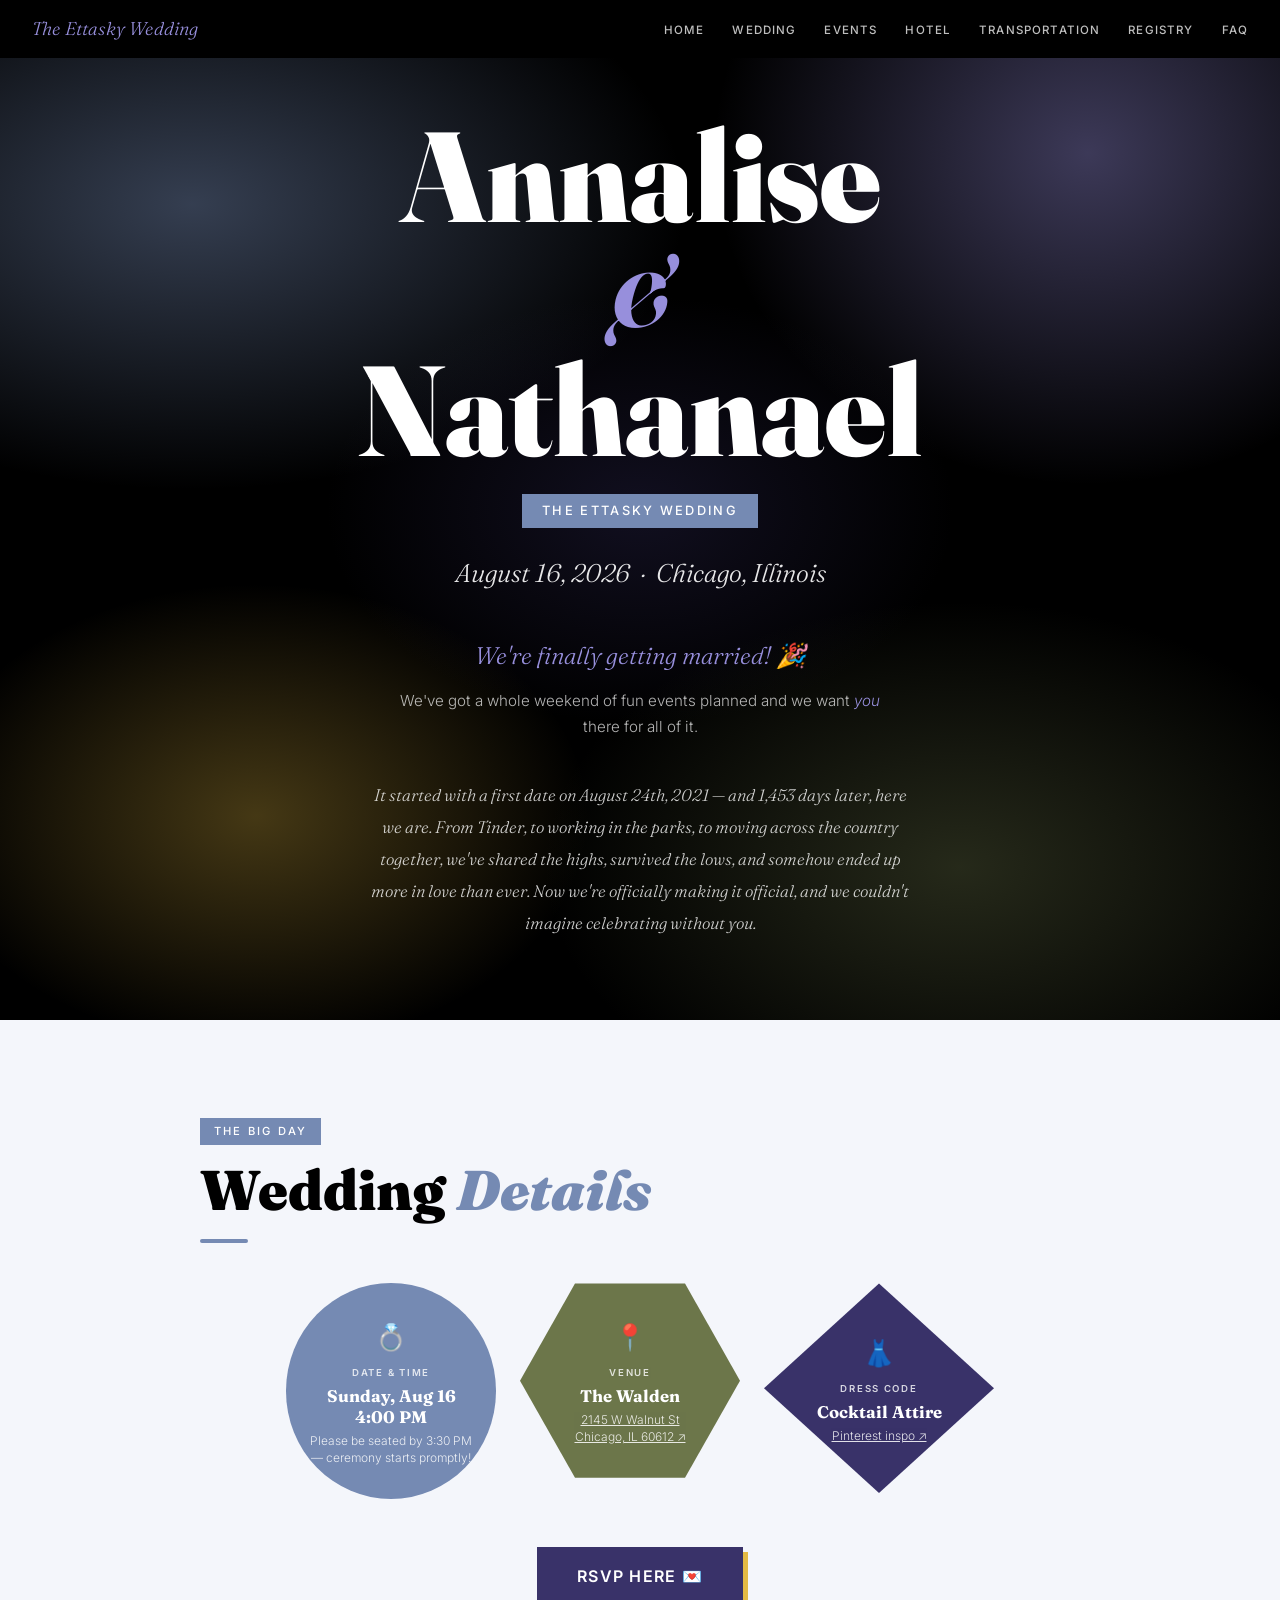
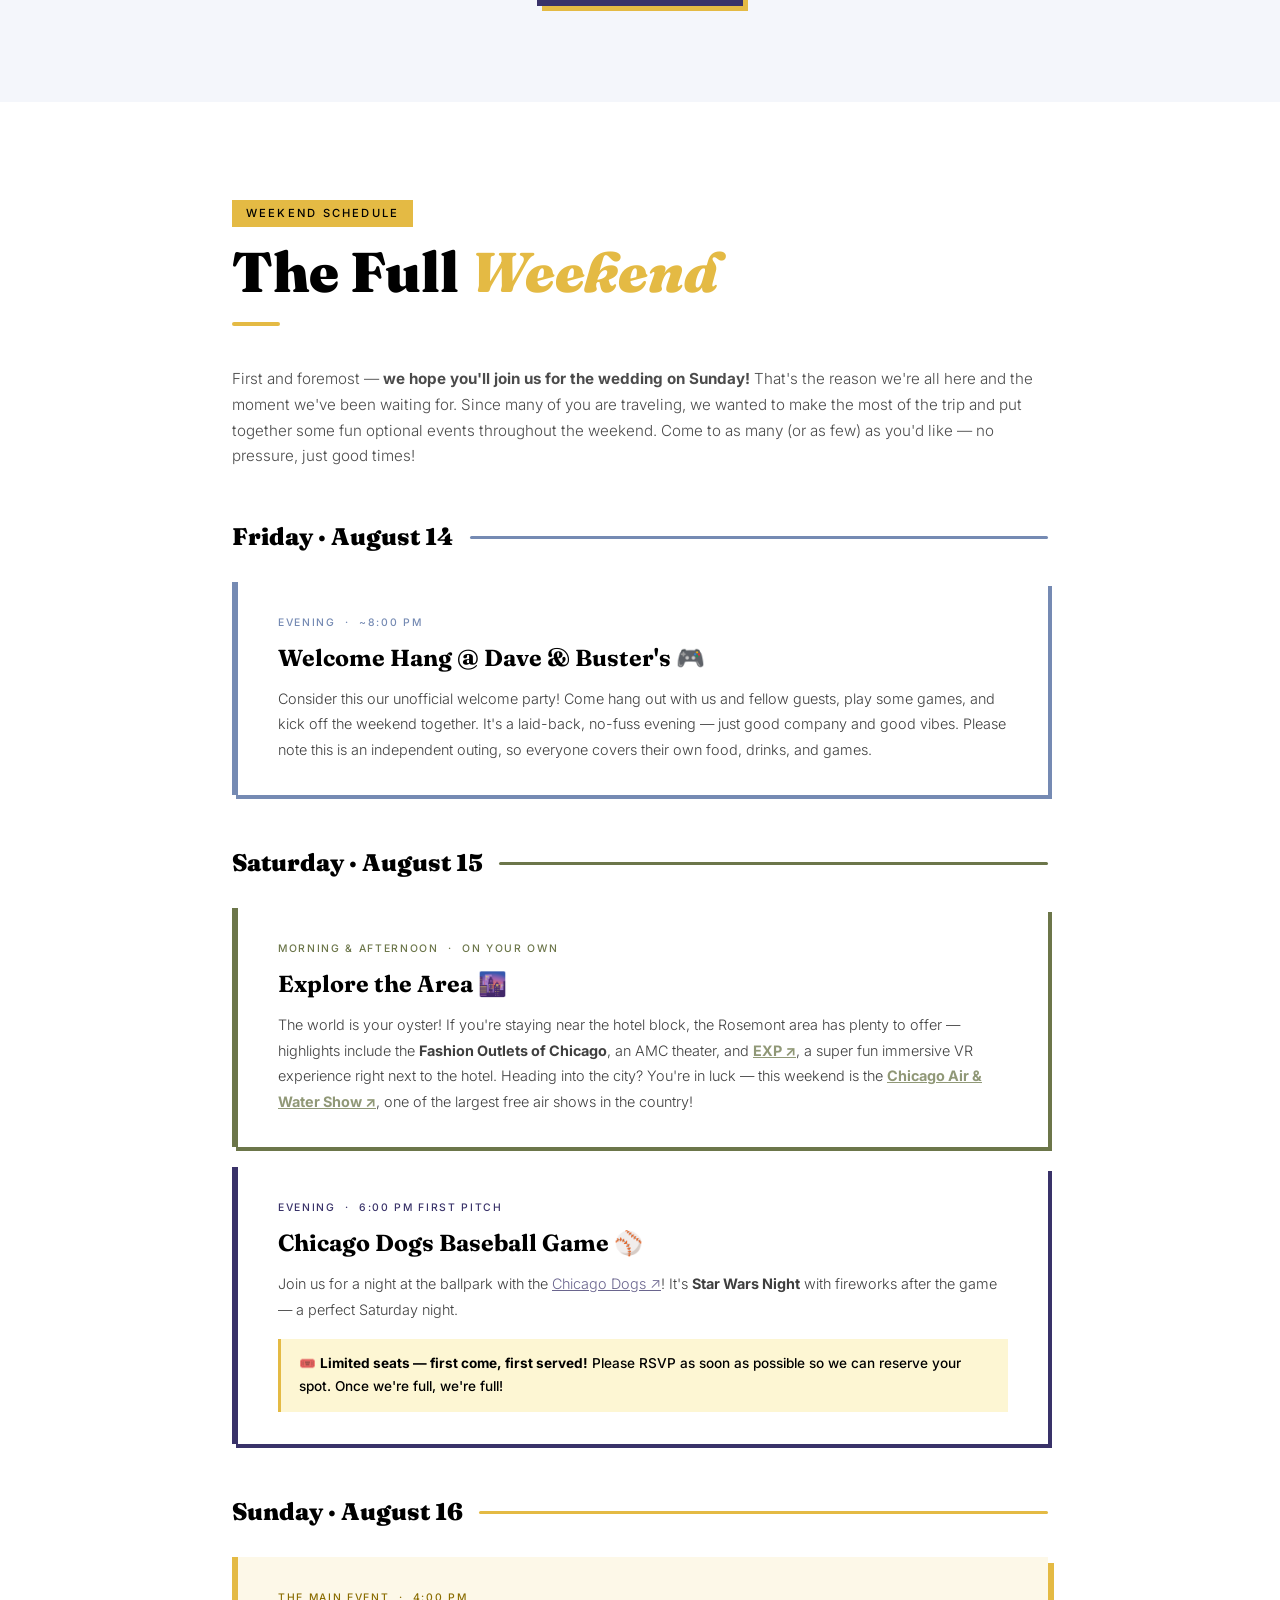
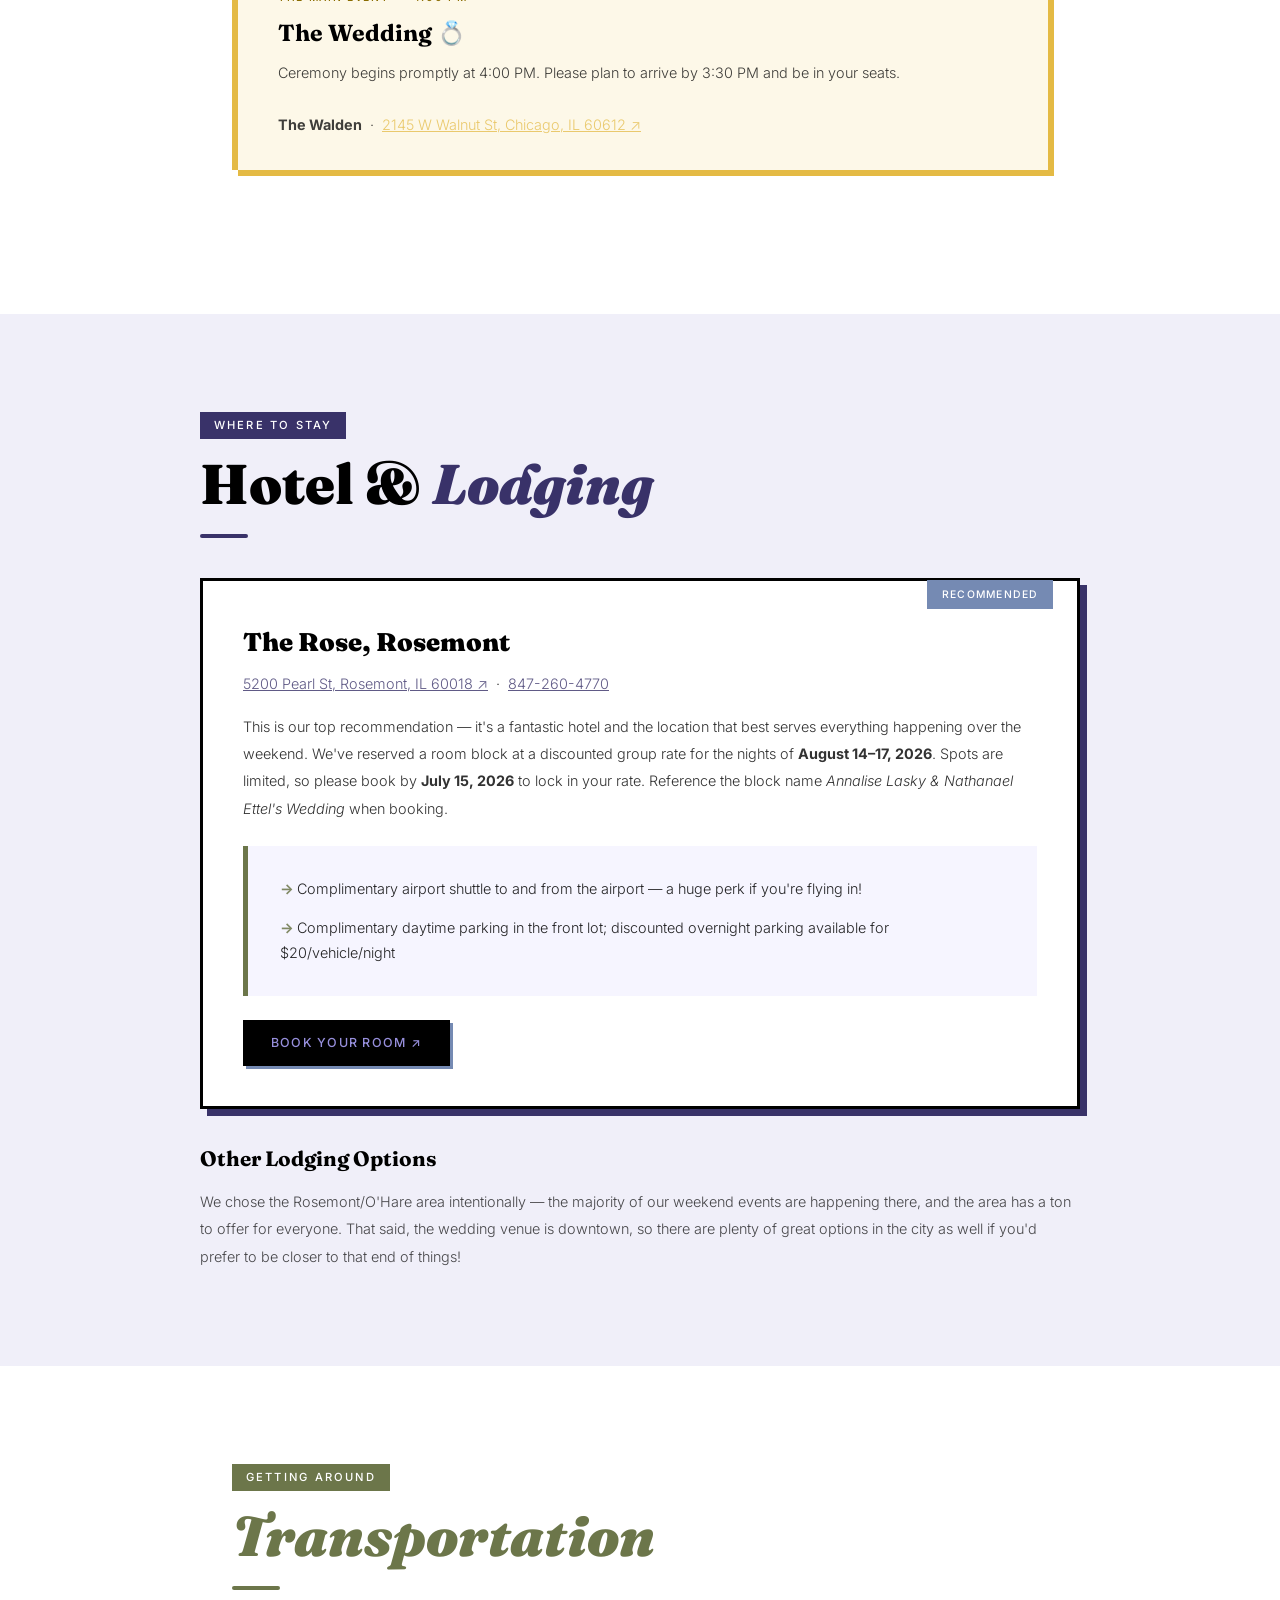
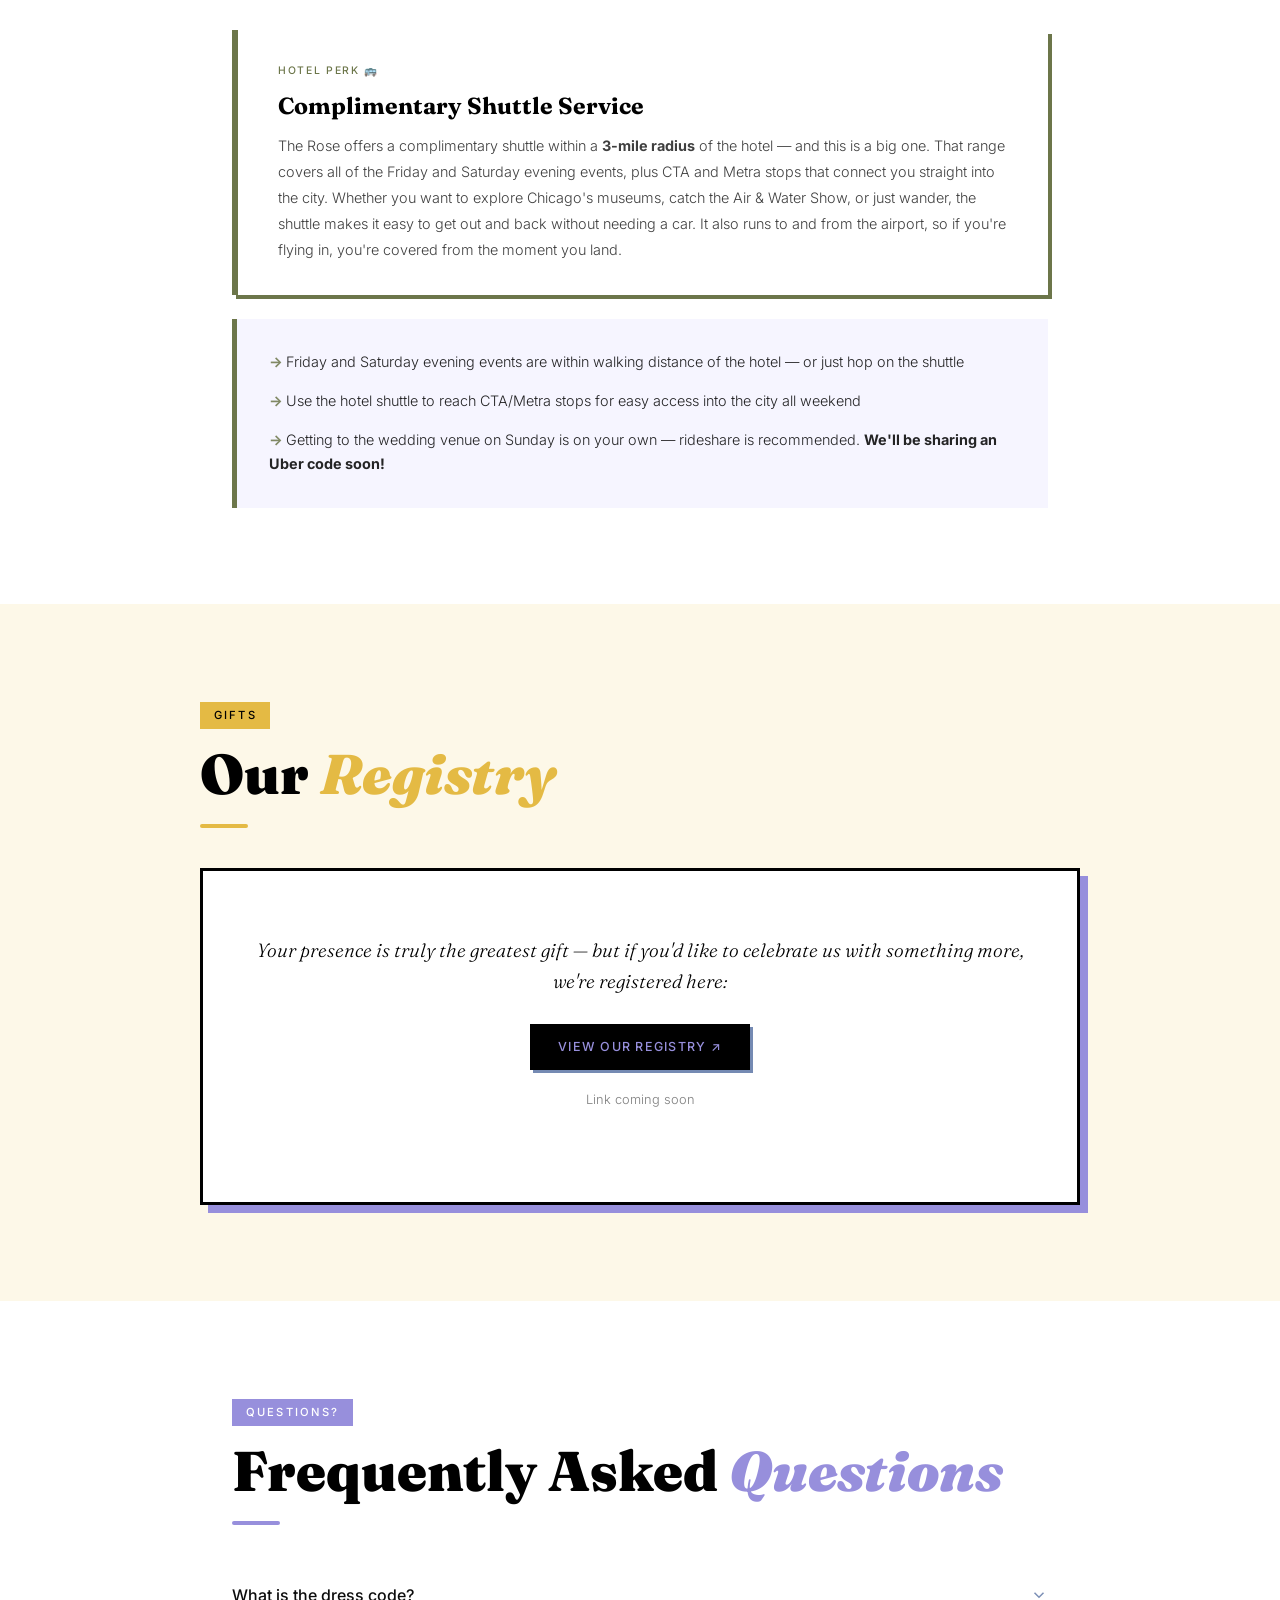
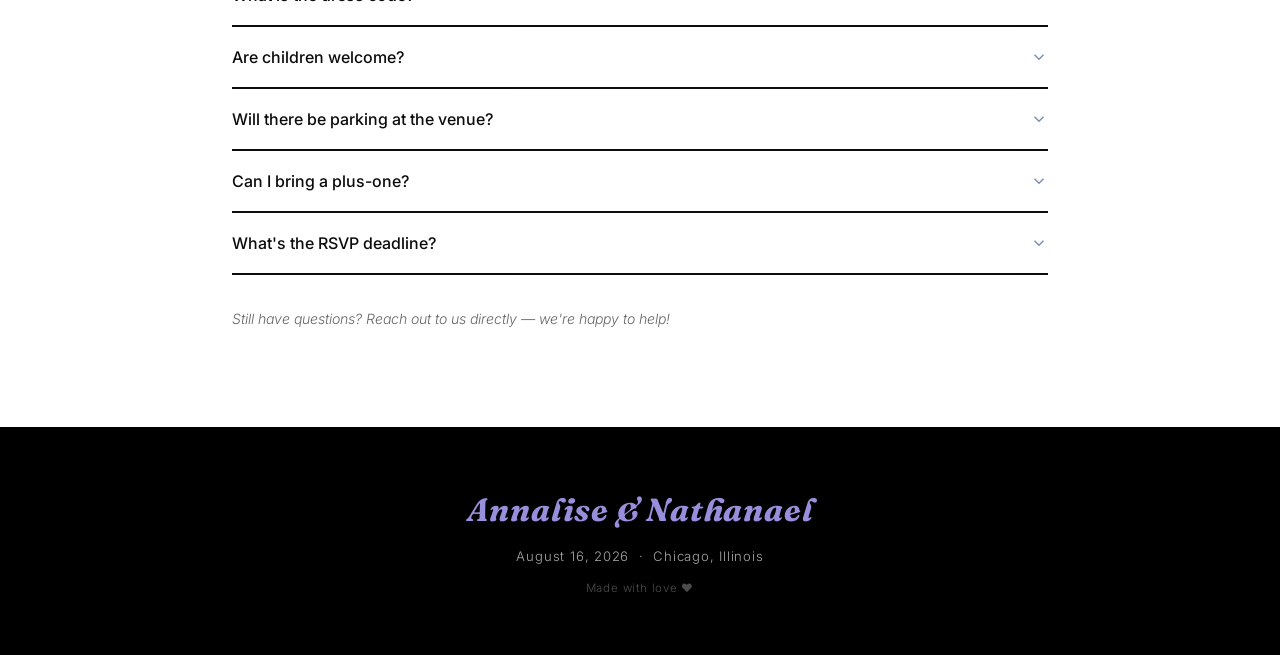
==== commit e25c0e1c: "Update index.html Button link fix" ====
--- a/index.html
+++ b/index.html
@@ -96,7 +96,7 @@
 
     <!-- RSVP CTA -->
     <div class="rsvp-cta">
-      <button class="btn-rsvp" onclick="openRsvpModal()">RSVP Here 💌</button>
+      <a href="https://docs.google.com/forms/d/e/1FAIpQLSfiIygvkk8OXUm3FIgXmqgGN7Z14wtz2HspvFOnaAFp34RSeA/viewform?usp=header" target="_blank" class="btn-rsvp">RSVP Here 💌</a>
     </div>
   </div>
 </div>
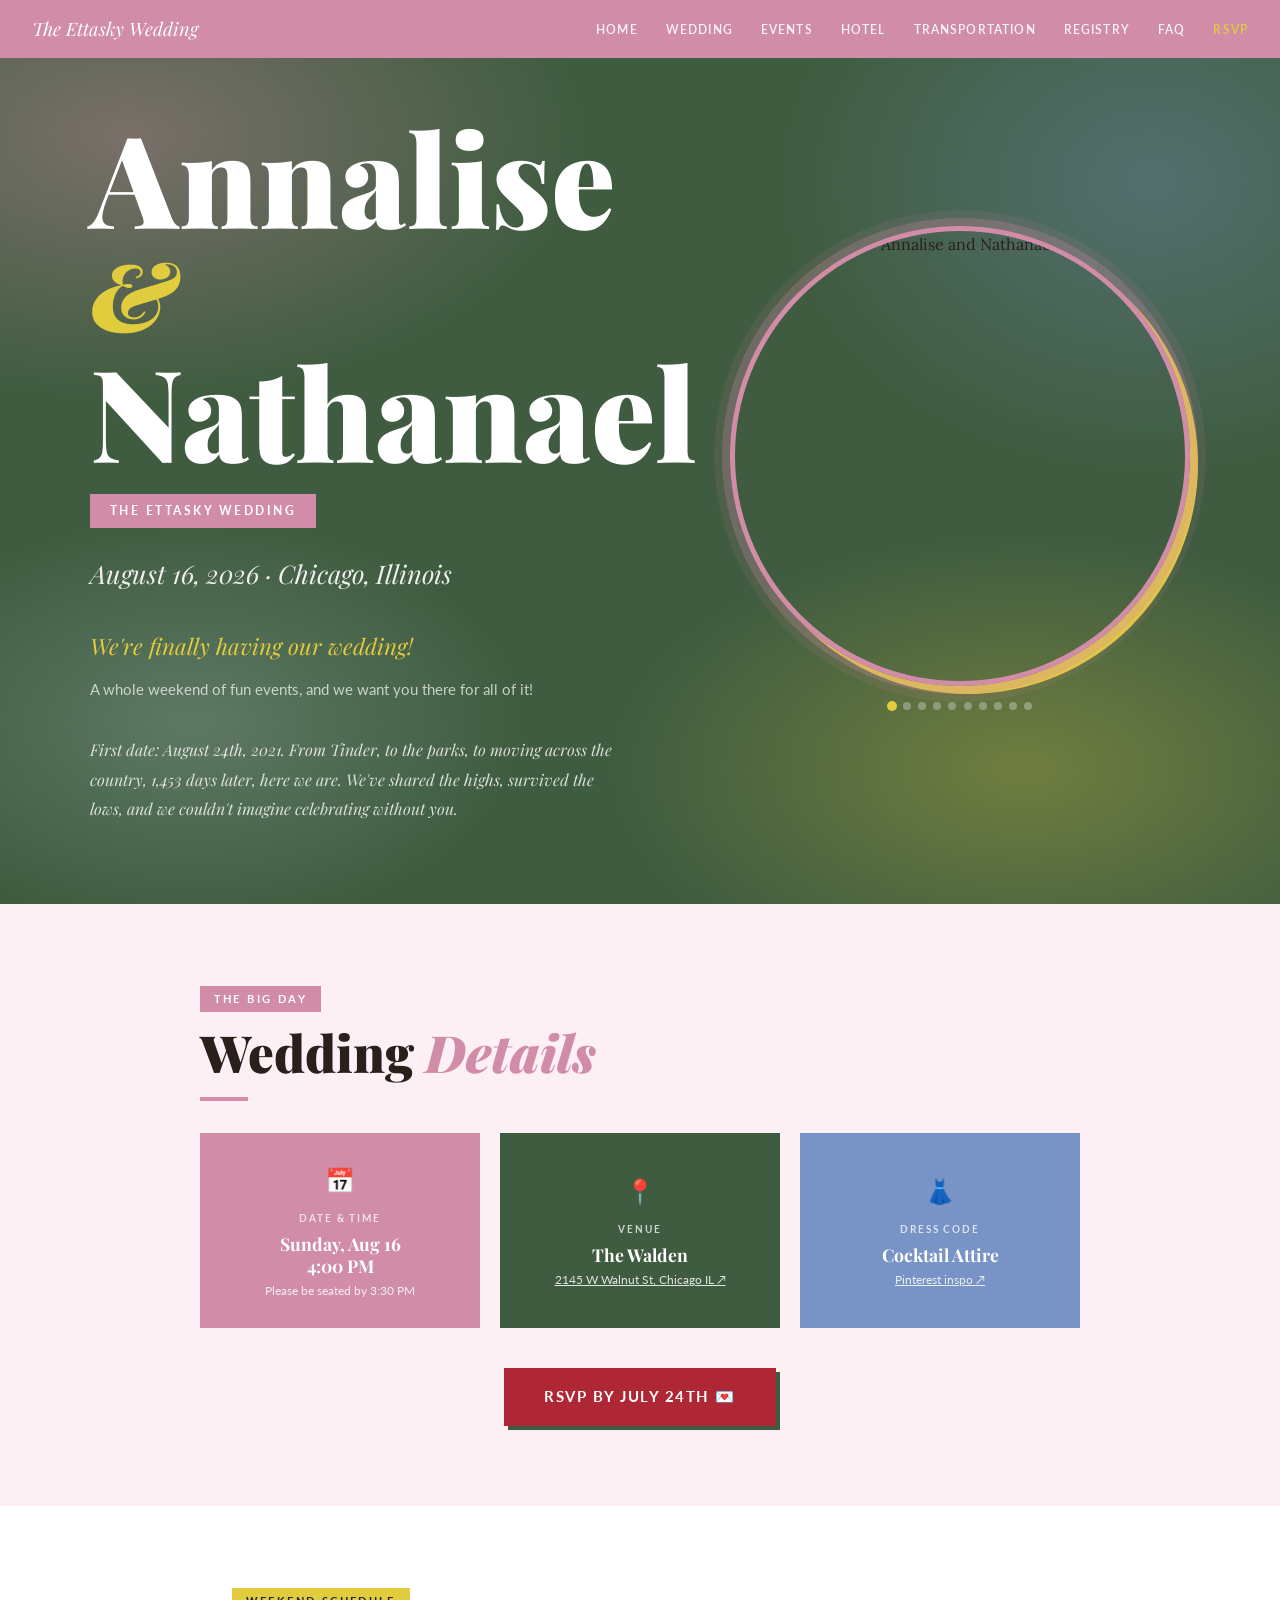
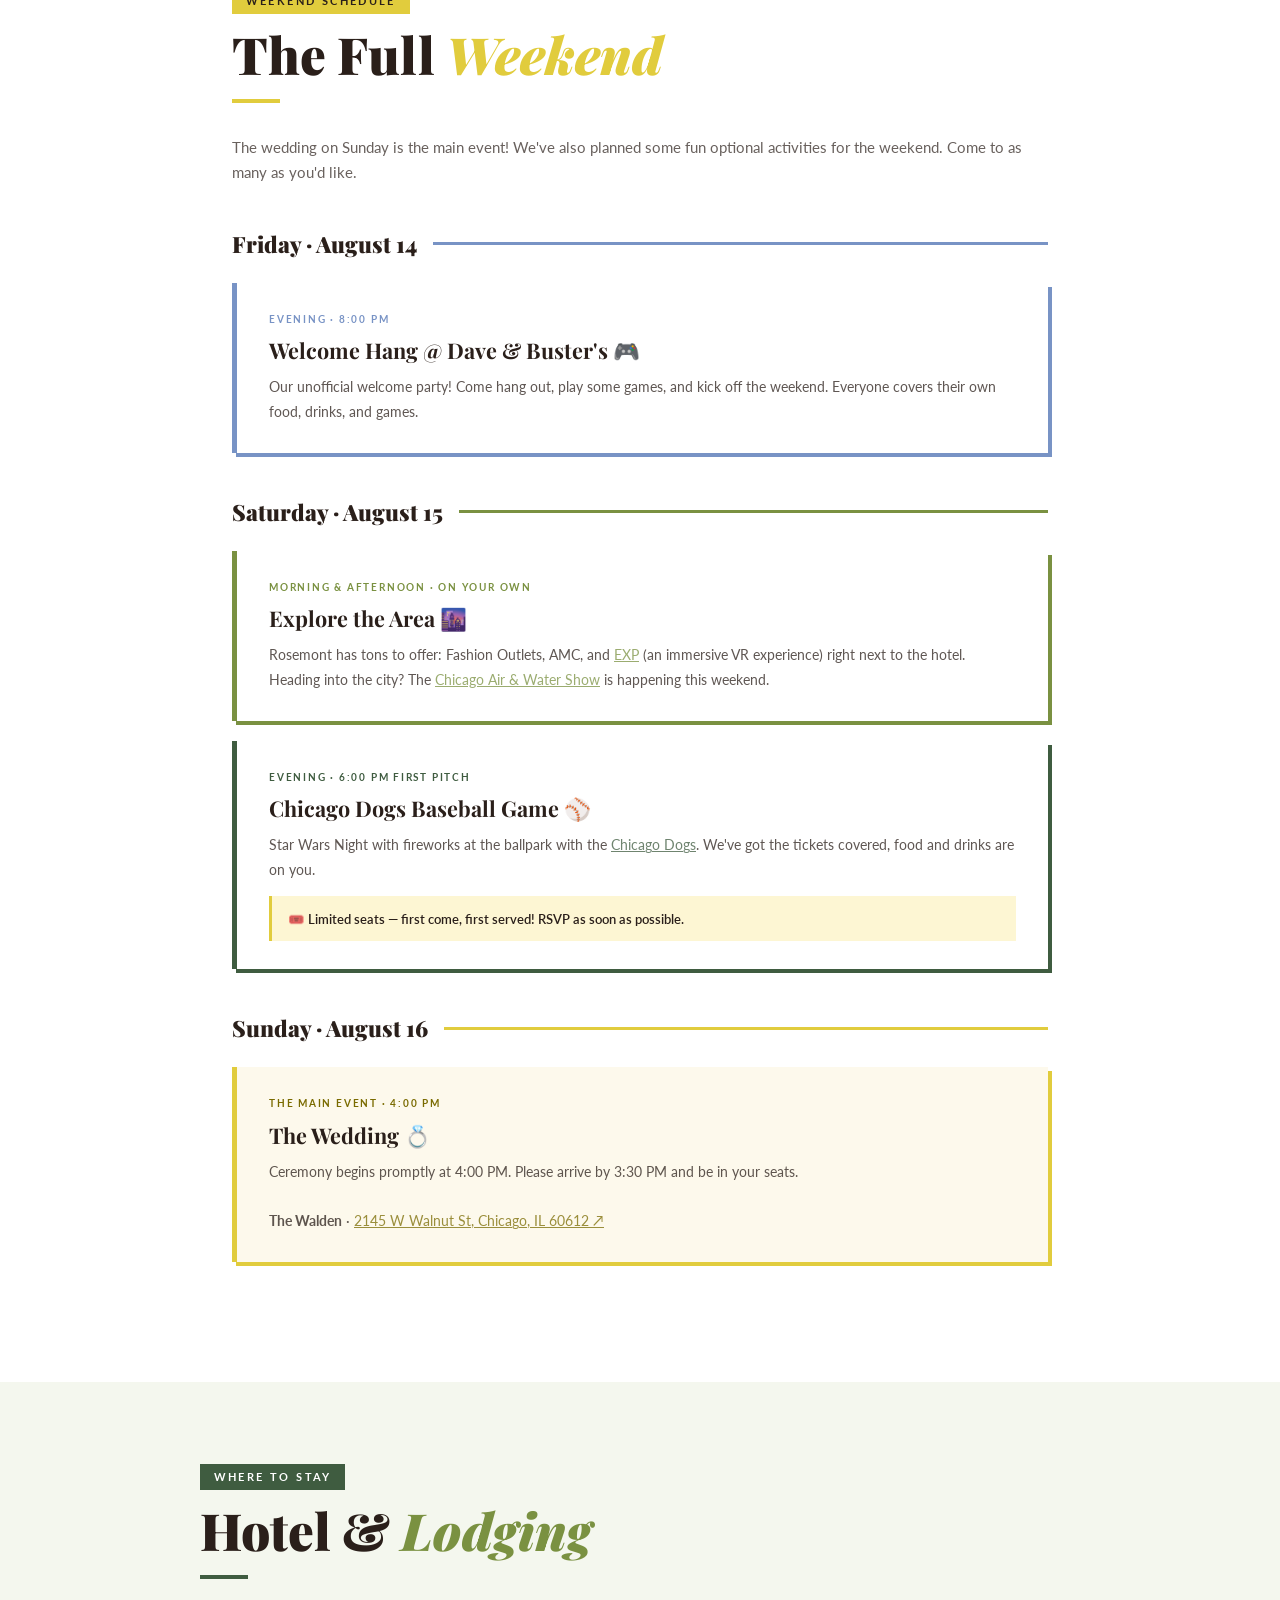
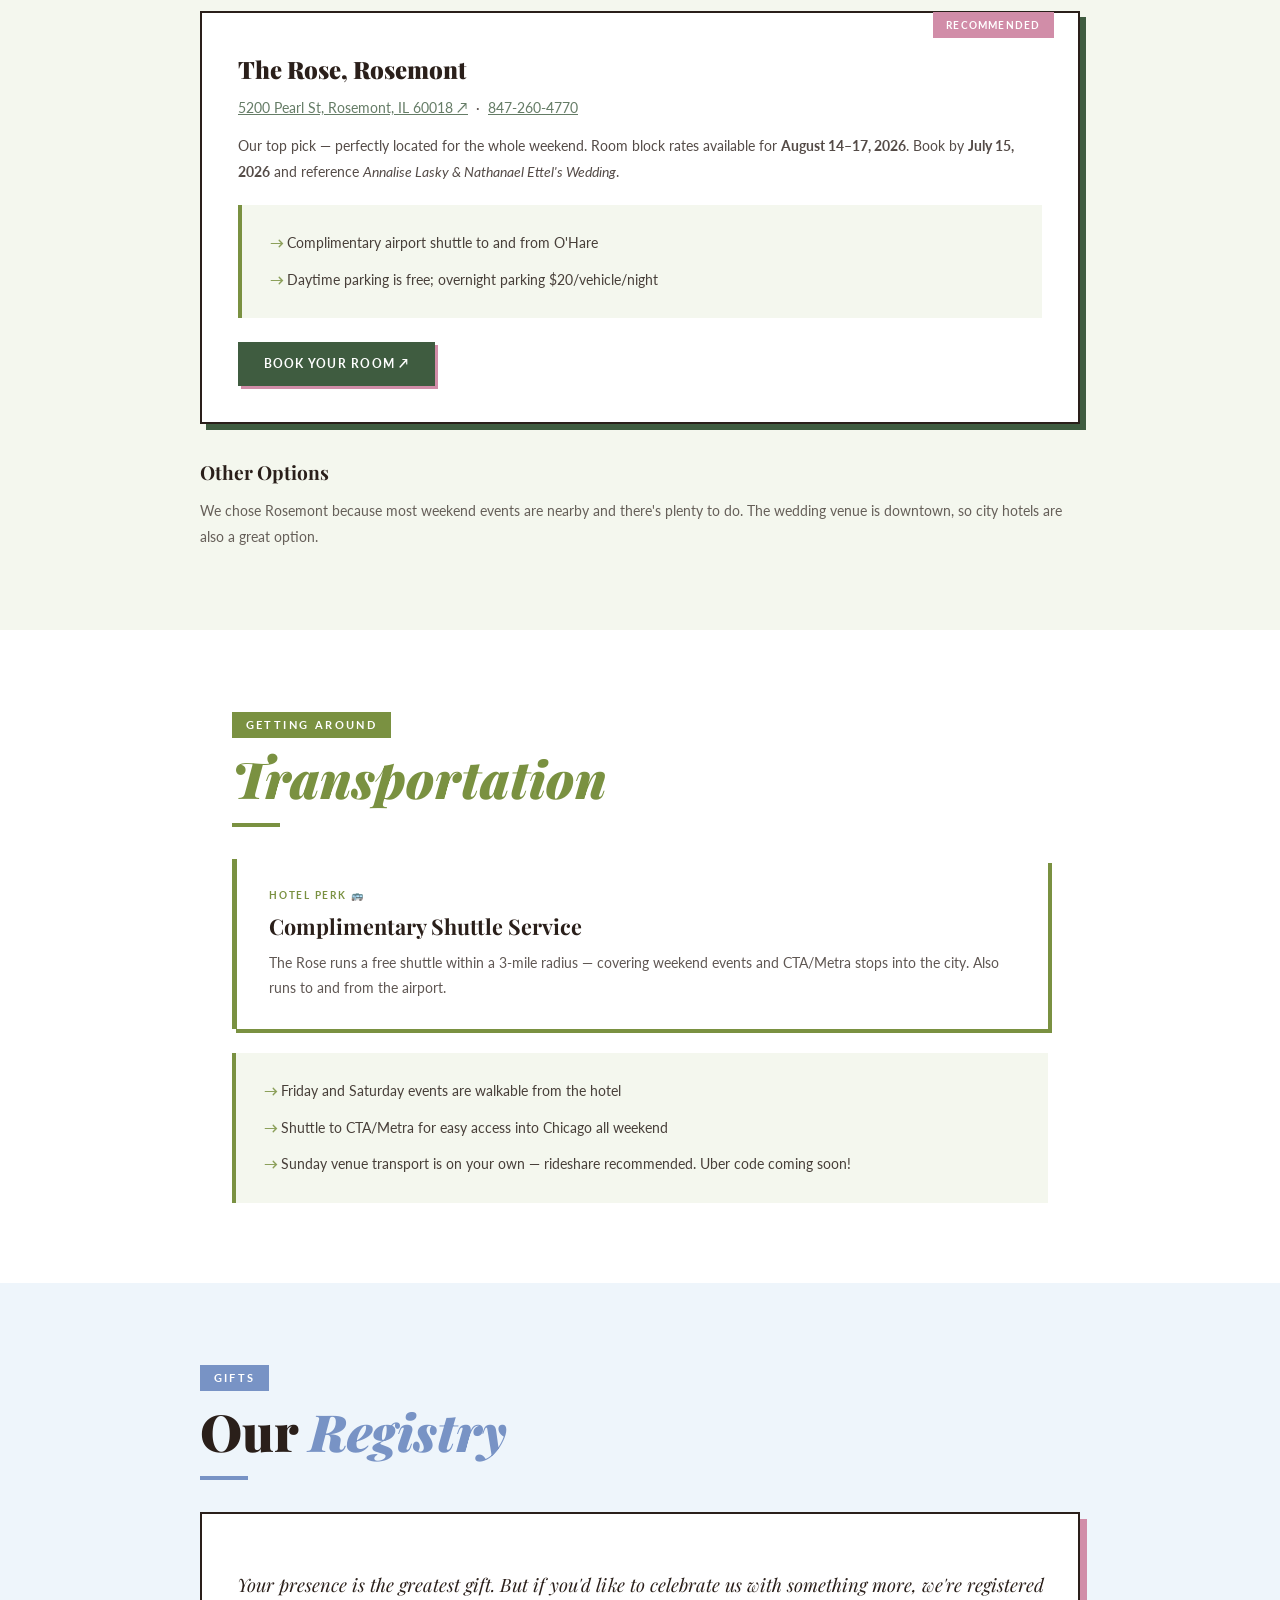
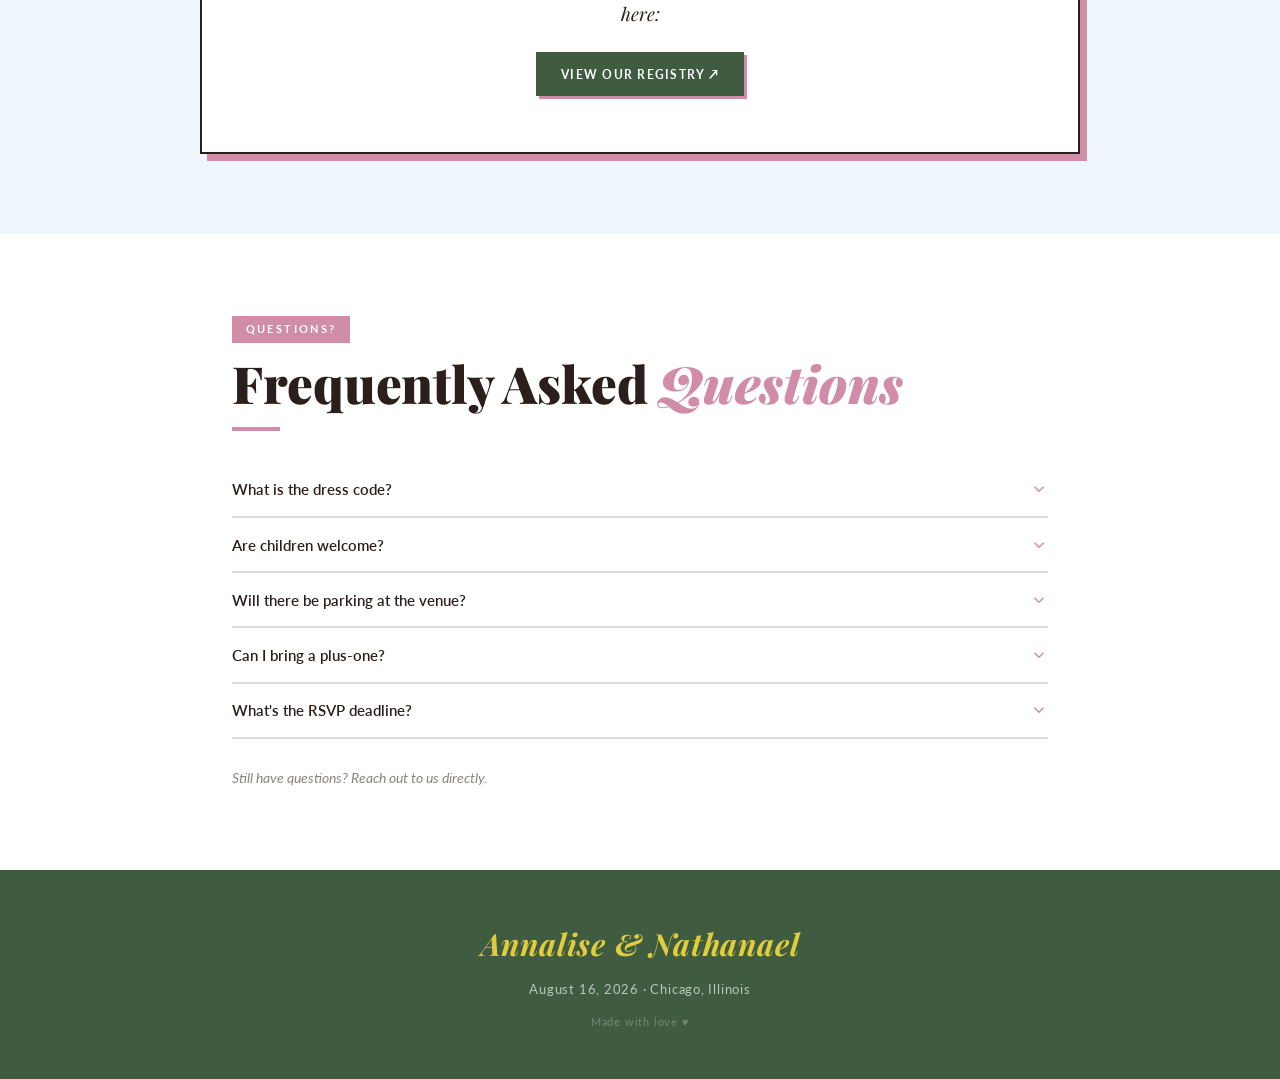
==== commit aa144f9b: "Full site update" ====
--- a/index.html
+++ b/index.html
@@ -5,11 +5,11 @@
 <meta name="viewport" content="width=device-width, initial-scale=1.0">
 <title>The Ettasky Wedding · 8.16.2026</title>
 <link rel="preconnect" href="https://fonts.googleapis.com">
-<link href="https://fonts.googleapis.com/css2?family=Fraunces:ital,opsz,wght@0,9..144,700;0,9..144,900;1,9..144,700;1,9..144,900&family=Inter:wght@300;400;500;600&display=swap" rel="stylesheet">
+<link href="https://fonts.googleapis.com/css2?family=Playfair+Display:ital,wght@0,700;0,900;1,700;1,900&family=Lora:ital,wght@0,400;0,600;1,400&family=Lato:wght@400;600;700&display=swap" rel="stylesheet">
 <link rel="stylesheet" href="wedding.css">
 </head>
 <body>
-
+ 
 <!-- NAV -->
 <nav>
   <a href="#home" class="nav-logo">The Ettasky Wedding</a>
@@ -21,12 +21,13 @@
     <li><a href="#transportation">Transportation</a></li>
     <li><a href="#registry">Registry</a></li>
     <li><a href="#faq">FAQ</a></li>
+    <li><a href="rsvp.html" style="color:var(--yellow);">RSVP</a></li>
   </ul>
   <button class="hamburger" id="hamburger" aria-label="Menu">
     <span></span><span></span><span></span>
   </button>
 </nav>
-
+ 
 <div class="mobile-menu" id="mobileMenu">
   <a href="#home" onclick="closeMenu()">Home</a>
   <a href="#wedding" onclick="closeMenu()">Wedding</a>
@@ -35,248 +36,232 @@
   <a href="#transportation" onclick="closeMenu()">Transportation</a>
   <a href="#registry" onclick="closeMenu()">Registry</a>
   <a href="#faq" onclick="closeMenu()">FAQ</a>
+  <a href="rsvp.html" style="color:var(--yellow);">RSVP</a>
 </div>
-
-<!-- ═══════════════════════════════════════════════ HERO -->
-<section id="home" class="hero" style="max-width:100%; padding-top:7rem;">
-  <h1 class="hero-names">
-    Annalise<span class="hero-ampersand">&amp;</span>Nathanael
-  </h1>
-  <div class="hero-sub">The Ettasky Wedding</div>
-  <p class="hero-date">August 16, 2026 &nbsp;·&nbsp; Chicago, Illinois</p>
-  <p class="hero-tagline">We're finally getting married! 🎉</p>
-  <p class="hero-blurb" style="margin-top:0.75rem;">
-    We've got a whole weekend of fun events planned and we want <em style="color:var(--lavender);">you</em> there for all of it.
-  </p>
-  <p class="hero-story">
-    It started with a first date on August 24th, 2021 — and 1,453 days later, here we are. From Tinder, to working in the parks, to moving across the country together, we've shared the highs, survived the lows, and somehow ended up more in love than ever. Now we're officially making it official, and we couldn't imagine celebrating without you.
-  </p>
+ 
+<!-- ═══ HERO ═══ -->
+<section id="home" class="hero" style="max-width:100%;">
+  <div class="hero-inner">
+ 
+    <!-- Left: text -->
+    <div class="hero-text">
+      <h1 class="hero-names">
+        Annalise<span class="hero-ampersand">&amp;</span>Nathanael
+      </h1>
+      <div class="hero-sub">The Ettasky Wedding</div>
+      <p class="hero-date">August 16, 2026 · Chicago, Illinois</p>
+      <p class="hero-tagline">We're finally having our wedding!</p>
+      <p class="hero-blurb">A whole weekend of fun events, and we want you there for all of it!</p>
+      <p class="hero-story">
+        First date: August 24th, 2021. From Tinder, to the parks, to moving across the country, 1,453 days later, here we are. We've shared the highs, survived the lows, and we couldn't imagine celebrating without you.
+      </p>
+    </div>
+ 
+    <!-- Right: bubble slideshow -->
+    <div class="hero-bubble-wrap">
+      <div class="hero-bubble" id="hero-bubble">
+        <img src="pics/cop.JPEG"          alt="Annalise and Nathanael" class="bubble-slide" />
+        <img src="pics/flintstones.JPEG"  alt="Annalise and Nathanael" class="bubble-slide" />
+        <img src="pics/gargoyle.JPEG"     alt="Annalise and Nathanael" class="bubble-slide" />
+        <img src="pics/choke.JPEG"        alt="Annalise and Nathanael" class="bubble-slide active" />
+        <img src="pics/coronado.JPEG"       alt="Annalise and Nathanael" class="bubble-slide" />
+        <img src="pics/hulk.jpeg"        alt="Annalise and Nathanael" class="bubble-slide" />
+        <img src="pics/jeffswedding.jpg" alt="Annalise and Nathanael" class="bubble-slide" />
+        <img src="pics/globe2.jpeg"      alt="Annalise and Nathanael" class="bubble-slide" />
+        <img src="pics/notsoscary.jpeg"  alt="Annalise and Nathanael" class="bubble-slide" />
+        <img src="pics/hhn.jpeg"         alt="Annalise and Nathanael" class="bubble-slide" />
+      </div>
+      <div class="bubble-dots" id="bubble-dots"></div>
+    </div>
+ 
+  </div>
 </section>
-
-<!-- ═══════════════════════════════════════════ WEDDING DETAILS -->
-<div class="alt-bg bg-1" id="wedding">
+ 
+<!-- WEDDING DETAILS -->
+<div class="alt-bg bg-blush" id="wedding">
   <div class="inner">
-    <span class="section-eyebrow ey-blue">The Big Day</span>
+    <span class="section-eyebrow ey-pink">The Big Day</span>
     <h2 class="section-title">Wedding <em>Details</em></h2>
-    <div class="divider div-blue"></div>
-
-    <div class="details-shapes">
-
-      <!-- Date + Time: Circle -->
-      <div class="detail-shape shape-circle ds-blue">
-        <div class="d-icon">💍</div>
-        <div class="d-label">Date &amp; Time</div>
-        <div class="d-value">Sunday, Aug 16<br>4:00 PM</div>
-        <div class="d-sub">Please be seated by 3:30 PM — ceremony starts promptly!</div>
-      </div>
-
-      <!-- Venue: Hexagon -->
-      <div class="detail-shape shape-hexagon ds-olive">
-        <div class="d-icon">📍</div>
-        <div class="d-label">Venue</div>
-        <div class="d-value">The Walden</div>
-        <div class="d-sub">
+    <div class="divider div-pink"></div>
+ 
+    <div class="details-grid">
+      <div class="detail-rect dr-pink">
+        <div class="dr-icon">📅</div>
+        <div class="dr-label">Date &amp; Time</div>
+        <div class="dr-value">Sunday, Aug 16<br>4:00 PM</div>
+        <div class="dr-sub">Please be seated by 3:30 PM</div>
+      </div>
+      <div class="detail-rect dr-forest">
+        <div class="dr-icon">📍</div>
+        <div class="dr-label">Venue</div>
+        <div class="dr-value">The Walden</div>
+        <div class="dr-sub">
           <a href="https://maps.google.com/?q=2145+W+Walnut+St,+Chicago,+IL+60612" target="_blank">
-            2145 W Walnut St<br>Chicago, IL 60612 ↗
+            2145 W Walnut St, Chicago IL ↗
           </a>
         </div>
       </div>
-
-      <!-- Dress Code: Diamond -->
-      <div class="detail-shape shape-diamond ds-navy">
-        <div class="d-icon">👗</div>
-        <div class="d-label">Dress Code</div>
-        <div class="d-value">Cocktail Attire</div>
-        <div class="d-sub">
+      <div class="detail-rect dr-blue">
+        <div class="dr-icon">👗</div>
+        <div class="dr-label">Dress Code</div>
+        <div class="dr-value">Cocktail Attire</div>
+        <div class="dr-sub">
           <a href="https://pin.it/1b98UFMGT" target="_blank">Pinterest inspo ↗</a>
         </div>
       </div>
-
-    </div>
-
-    <!-- RSVP CTA -->
+    </div>
+ 
     <div class="rsvp-cta">
-      <a href="https://docs.google.com/forms/d/e/1FAIpQLSfiIygvkk8OXUm3FIgXmqgGN7Z14wtz2HspvFOnaAFp34RSeA/viewform?usp=header" target="_blank" class="btn-rsvp">RSVP Here 💌</a>
+      <a href="rsvp.html" class="btn-rsvp">RSVP by July 24th 💌</a>
     </div>
   </div>
 </div>
-
-<!-- ═══════════════════════════════════════════════ RSVP MODAL -->
-<div class="modal-overlay" id="rsvp-modal-overlay">
-  <div class="modal">
-    <button class="modal-close" onclick="closeRsvpModal()">✕</button>
-    <h2>RSVP</h2>
-    <p class="modal-sub">Enter your name exactly as it appears on your invitation.</p>
-
-    <!-- Step 1: Name Lookup -->
-    <div id="name-lookup-section">
-      <div class="name-lookup">
-        <input type="text" id="name-input" placeholder="Your full name (e.g. Jane Smith)" autocomplete="off" />
-        <button class="btn-lookup" onclick="lookupGuest()">Find Me →</button>
-      </div>
-      <div class="lookup-error" id="lookup-error"></div>
-    </div>
-
-    <!-- Step 2: RSVP Form (populated by JS) -->
-    <div id="rsvp-form-section" style="display:none;">
-      <div id="rsvp-form-content"></div>
-    </div>
-
-    <!-- Step 3: Confirmation -->
-    <div class="rsvp-confirmation" id="rsvp-confirmation">
-      <div class="conf-icon">🎉</div>
-      <h3>You're all set!</h3>
-      <p>Thanks for RSVPing — we can't wait to celebrate with you. See you in August!</p>
-    </div>
-  </div>
-</div>
-
-<!-- ═══════════════════════════════════════════ WEEKEND SCHEDULE -->
+ 
+<!-- WEEKEND SCHEDULE -->
 <section id="events">
-  <span class="section-eyebrow ey-gold">Weekend Schedule</span>
-  <h2 class="section-title">The Full <em style="color:var(--gold)">Weekend</em></h2>
-  <div class="divider div-gold"></div>
-  <p style="font-size:0.95rem; opacity:0.7; margin-bottom:3rem;">First and foremost — <strong>we hope you'll join us for the wedding on Sunday!</strong> That's the reason we're all here and the moment we've been waiting for. Since many of you are traveling, we wanted to make the most of the trip and put together some fun optional events throughout the weekend. Come to as many (or as few) as you'd like — no pressure, just good times!</p>
-
+  <span class="section-eyebrow ey-yellow">Weekend Schedule</span>
+  <h2 class="section-title">The Full <em style="color:var(--yellow)">Weekend</em></h2>
+  <div class="divider div-yellow"></div>
+  <p style="font-family:'Lato',sans-serif; font-size:0.92rem; opacity:0.7; margin-bottom:2.5rem;">The wedding on Sunday is the main event! We've also planned some fun optional activities for the weekend. Come to as many as you'd like.</p>
+ 
   <!-- FRIDAY -->
   <div class="day-block">
     <div class="day-header day-friday">
       <span class="day-label">Friday · August 14</span>
     </div>
     <div class="event-card ev-blue">
-      <div class="event-tag">Evening &nbsp;·&nbsp; ~8:00 PM</div>
+      <div class="event-tag">Evening · 8:00 PM</div>
       <div class="event-title">Welcome Hang @ Dave &amp; Buster's 🎮</div>
       <div class="event-detail">
-        Consider this our unofficial welcome party! Come hang out with us and fellow guests, play some games, and kick off the weekend together. It's a laid-back, no-fuss evening — just good company and good vibes. Please note this is an independent outing, so everyone covers their own food, drinks, and games.
-      </div>
-    </div>
-  </div>
-
+        Our unofficial welcome party! Come hang out, play some games, and kick off the weekend. Everyone covers their own food, drinks, and games.
+      </div>
+    </div>
+  </div>
+ 
   <!-- SATURDAY -->
   <div class="day-block">
     <div class="day-header day-saturday">
       <span class="day-label">Saturday · August 15</span>
     </div>
-    <div class="event-card ev-olive">
-      <div class="event-tag">Morning &amp; Afternoon &nbsp;·&nbsp; On Your Own</div>
+    <div class="event-card ev-green">
+      <div class="event-tag">Morning &amp; Afternoon · On Your Own</div>
       <div class="event-title">Explore the Area 🌆</div>
       <div class="event-detail">
-        The world is your oyster! If you're staying near the hotel block, the Rosemont area has plenty to offer — highlights include the <strong>Fashion Outlets of Chicago</strong>, an AMC theater, and <strong><a href="https://www.expstudio.com/" target="_blank" style="color:var(--olive);">EXP ↗</a></strong>, a super fun immersive VR experience right next to the hotel. Heading into the city? You're in luck — this weekend is the <strong><a href="https://www.chicago.gov/city/en/depts/dca/supp_info/air_water_show.html" target="_blank" style="color:var(--olive);">Chicago Air &amp; Water Show ↗</a></strong>, one of the largest free air shows in the country!
-      </div>
-    </div>
-    <div class="event-card ev-navy" style="margin-top:1rem;">
-      <div class="event-tag">Evening &nbsp;·&nbsp; 6:00 PM First Pitch</div>
+        Rosemont has tons to offer: Fashion Outlets, AMC, and <a href="https://www.expstudio.com/" target="_blank" style="color:var(--green);">EXP</a> (an immersive VR experience) right next to the hotel. Heading into the city? The <a href="https://www.chicago.gov/city/en/depts/dca/supp_info/air_water_show.html" target="_blank" style="color:var(--green);">Chicago Air &amp; Water Show</a> is happening this weekend.
+      </div>
+    </div>
+    <div class="event-card ev-forest" style="margin-top:1rem;">
+      <div class="event-tag">Evening · 6:00 PM First Pitch</div>
       <div class="event-title">Chicago Dogs Baseball Game ⚾</div>
       <div class="event-detail">
-        Join us for a night at the ballpark with the <a href="https://thechicagodogs.com/team/about-us/" target="_blank" style="color:var(--navy);">Chicago Dogs ↗</a>! It's <strong>Star Wars Night</strong> with fireworks after the game — a perfect Saturday night.
+        Star Wars Night with fireworks at the ballpark with the <a href="https://thechicagodogs.com/team/about-us/" target="_blank" style="color:var(--forest);">Chicago Dogs</a>. We've got the tickets covered, food and drinks are on you.
       </div>
       <div class="event-note">
-        🎟️ <strong>Limited seats — first come, first served!</strong> Please RSVP as soon as possible so we can reserve your spot. Once we're full, we're full!
-      </div>
-    </div>
-  </div>
-
+        🎟️ Limited seats — first come, first served! RSVP as soon as possible.
+      </div>
+    </div>
+  </div>
+ 
   <!-- SUNDAY -->
   <div class="day-block">
     <div class="day-header day-sunday">
       <span class="day-label">Sunday · August 16</span>
     </div>
-    <div class="event-card ev-gold">
-      <div class="event-tag">The Main Event &nbsp;·&nbsp; 4:00 PM</div>
+    <div class="event-card ev-yellow">
+      <div class="event-tag">The Main Event · 4:00 PM</div>
       <div class="event-title">The Wedding 💍</div>
       <div class="event-detail">
-        Ceremony begins promptly at 4:00 PM. Please plan to arrive by 3:30 PM and be in your seats.<br><br>
-        <strong>The Walden</strong> &nbsp;·&nbsp; <a href="https://maps.google.com/?q=2145+W+Walnut+St,+Chicago,+IL+60612" target="_blank" style="color:var(--gold);">2145 W Walnut St, Chicago, IL 60612 ↗</a>
+        Ceremony begins promptly at 4:00 PM. Please arrive by 3:30 PM and be in your seats.<br><br>
+        <strong>The Walden</strong> · <a href="https://maps.google.com/?q=2145+W+Walnut+St,+Chicago,+IL+60612" target="_blank" style="color:#7a6b00;">2145 W Walnut St, Chicago, IL 60612 ↗</a>
       </div>
     </div>
   </div>
 </section>
-
-<!-- ═══════════════════════════════════════════════ HOTEL -->
-<div class="alt-bg bg-4" id="hotel">
+ 
+<!-- HOTEL -->
+<div class="alt-bg bg-mist" id="hotel">
   <div class="inner">
-    <span class="section-eyebrow ey-navy">Where to Stay</span>
-    <h2 class="section-title">Hotel &amp; <em style="color:var(--navy)">Lodging</em></h2>
-    <div class="divider div-navy"></div>
-
+    <span class="section-eyebrow ey-forest">Where to Stay</span>
+    <h2 class="section-title">Hotel &amp; <em style="color:var(--green)">Lodging</em></h2>
+    <div class="divider div-forest"></div>
+ 
     <div class="hotel-card">
       <div class="hotel-badge">Recommended</div>
       <div class="hotel-name">The Rose, Rosemont</div>
       <div class="hotel-info">
-        <a href="https://maps.google.com/?q=5200+Pearl+St,+Rosemont,+IL+60018" target="_blank" style="color:var(--navy);">5200 Pearl St, Rosemont, IL 60018 ↗</a>
+        <a href="https://maps.google.com/?q=5200+Pearl+St,+Rosemont,+IL+60018" target="_blank" style="color:var(--forest);">5200 Pearl St, Rosemont, IL 60018 ↗</a>
         &nbsp;·&nbsp;
-        <a href="tel:8472604770" style="color:var(--navy);">847-260-4770</a>
-      </div>
-      <div class="hotel-info" style="margin-top:1rem; line-height:1.9;">
-        This is our top recommendation — it's a fantastic hotel and the location that best serves everything happening over the weekend. We've reserved a room block at a discounted group rate for the nights of <strong>August 14–17, 2026</strong>. Spots are limited, so please book by <strong>July 15, 2026</strong> to lock in your rate. Reference the block name <em>Annalise Lasky &amp; Nathanael Ettel's Wedding</em> when booking.
-      </div>
-      <div class="transport-list" style="margin-top:1.5rem; margin-bottom:1.5rem;">
-        <p>Complimentary airport shuttle to and from the airport — a huge perk if you're flying in!</p>
-        <p>Complimentary daytime parking in the front lot; discounted overnight parking available for $20/vehicle/night</p>
+        <a href="tel:8472604770" style="color:var(--forest);">847-260-4770</a>
+      </div>
+      <div class="hotel-info" style="margin-top:0.75rem; line-height:1.85;">
+        Our top pick — perfectly located for the whole weekend. Room block rates available for <strong>August 14–17, 2026</strong>. Book by <strong>July 15, 2026</strong> and reference <em>Annalise Lasky &amp; Nathanael Ettel's Wedding</em>.
+      </div>
+      <div class="transport-list" style="margin-top:1.25rem; margin-bottom:1.5rem;">
+        <p>Complimentary airport shuttle to and from O'Hare</p>
+        <p>Daytime parking is free; overnight parking $20/vehicle/night</p>
       </div>
       <a href="https://group.tapestrycollection.com/x19hu6" target="_blank" class="btn">Book Your Room ↗</a>
     </div>
-
-    <div style="margin-top:2rem;">
-      <h3 style="font-family:'Fraunces',serif; font-size:1.3rem; font-weight:700; color:var(--ink); margin-bottom:0.75rem;">Other Lodging Options</h3>
-      <p style="font-size:0.9rem; opacity:0.7; line-height:1.9;">
-        We chose the Rosemont/O'Hare area intentionally — the majority of our weekend events are happening there, and the area has a ton to offer for everyone. That said, the wedding venue is downtown, so there are plenty of great options in the city as well if you'd prefer to be closer to that end of things!
+ 
+    <div style="margin-top:1.75rem;">
+      <h3 style="font-family:'Playfair Display',serif; font-size:1.2rem; font-weight:700; color:var(--ink); margin-bottom:0.6rem;">Other Options</h3>
+      <p style="font-family:'Lato',sans-serif; font-size:0.88rem; opacity:0.7; line-height:1.85;">
+        We chose Rosemont because most weekend events are nearby and there's plenty to do. The wedding venue is downtown, so city hotels are also a great option.
       </p>
     </div>
   </div>
 </div>
-
-<!-- ═══════════════════════════════════════ TRANSPORTATION -->
+ 
+<!-- TRANSPORTATION -->
 <section id="transportation">
-  <span class="section-eyebrow ey-olive">Getting Around</span>
-  <h2 class="section-title"><em style="color:var(--olive)">Transportation</em></h2>
-  <div class="divider div-olive"></div>
-
-  <div class="event-card ev-olive" style="margin-bottom:1.5rem;">
+  <span class="section-eyebrow ey-green">Getting Around</span>
+  <h2 class="section-title"><em style="color:var(--green)">Transportation</em></h2>
+  <div class="divider div-green"></div>
+ 
+  <div class="event-card ev-green" style="margin-bottom:1.5rem;">
     <div class="event-tag">Hotel Perk 🚌</div>
     <div class="event-title">Complimentary Shuttle Service</div>
     <div class="event-detail">
-      The Rose offers a complimentary shuttle within a <strong>3-mile radius</strong> of the hotel — and this is a big one. That range covers all of the Friday and Saturday evening events, plus CTA and Metra stops that connect you straight into the city. Whether you want to explore Chicago's museums, catch the Air &amp; Water Show, or just wander, the shuttle makes it easy to get out and back without needing a car. It also runs to and from the airport, so if you're flying in, you're covered from the moment you land.
-    </div>
-  </div>
-
+      The Rose runs a free shuttle within a 3-mile radius — covering weekend events and CTA/Metra stops into the city. Also runs to and from the airport.
+    </div>
+  </div>
+ 
   <div class="transport-list">
-    <p>Friday and Saturday evening events are within walking distance of the hotel — or just hop on the shuttle</p>
-    <p>Use the hotel shuttle to reach CTA/Metra stops for easy access into the city all weekend</p>
-    <p>Getting to the wedding venue on Sunday is on your own — rideshare is recommended. <strong>We'll be sharing an Uber code soon!</strong></p>
+    <p>Friday and Saturday events are walkable from the hotel</p>
+    <p>Shuttle to CTA/Metra for easy access into Chicago all weekend</p>
+    <p>Sunday venue transport is on your own — rideshare recommended. Uber code coming soon!</p>
   </div>
 </section>
-
-<!-- ═══════════════════════════════════════════════ REGISTRY -->
-<div class="alt-bg bg-3" id="registry">
+ 
+<!-- REGISTRY -->
+<div class="alt-bg bg-sky" id="registry">
   <div class="inner">
-    <span class="section-eyebrow ey-gold">Gifts</span>
-    <h2 class="section-title">Our <em style="color:var(--gold)">Registry</em></h2>
-    <div class="divider div-gold"></div>
+    <span class="section-eyebrow ey-blue">Gifts</span>
+    <h2 class="section-title">Our <em style="color:var(--blue)">Registry</em></h2>
+    <div class="divider div-blue"></div>
     <div class="registry-box">
-      <p>Your presence is truly the greatest gift — but if you'd like to celebrate us with something more, we're registered here:</p>
-      <a href="#" class="btn">View Our Registry ↗</a>
-      <p style="margin-top:1.25rem; font-size:0.8rem; opacity:0.5; font-family:'Inter',sans-serif; font-style:normal;">Link coming soon</p>
+      <p>Your presence is the greatest gift. But if you'd like to celebrate us with something more, we're registered here:</p>
+      <a href="https://www.myregistry.com/giftlist/EttaskyWedding" class="btn">View Our Registry ↗</a>
     </div>
   </div>
 </div>
-
-<!-- ═══════════════════════════════════════════════════ FAQ -->
+ 
+<!-- FAQ -->
 <section id="faq">
-  <span class="section-eyebrow ey-lavender">Questions?</span>
-  <h2 class="section-title">Frequently Asked <em style="color:var(--lavender)">Questions</em></h2>
-  <div class="divider div-lavender"></div>
-
+  <span class="section-eyebrow ey-pink">Questions?</span>
+  <h2 class="section-title">Frequently Asked <em>Questions</em></h2>
+  <div class="divider div-pink"></div>
+ 
   <div class="faq-list">
-
+ 
     <div class="faq-item">
       <button class="faq-question">
         What is the dress code?
         <svg class="faq-chevron" viewBox="0 0 24 24" fill="none" stroke="currentColor" stroke-width="2"><polyline points="6 9 12 15 18 9"/></svg>
       </button>
-      <div class="faq-answer">The dress code is <strong>cocktail attire</strong>. Think dresses, jumpsuits, dress pants and a blazer — polished but not black tie. Need inspiration? <a href="https://pin.it/1b98UFMGT" target="_blank" style="color:var(--blue);">Check out our Pinterest board ↗</a></div>
-    </div>
-
+      <div class="faq-answer">Cocktail attire. Think dresses, jumpsuits, or dress pants and a blazer — polished but not black tie. <a href="https://pin.it/1b98UFMGT" target="_blank" style="color:var(--pink);">Pinterest inspo ↗</a></div>
+    </div>
+ 
     <div class="faq-item">
       <button class="faq-question">
         Are children welcome?
@@ -284,43 +269,101 @@
       </button>
       <div class="faq-answer">We love your little ones, but our wedding is an adults-only celebration. We hope this gives everyone a chance to let loose and enjoy the night!</div>
     </div>
-
+ 
     <div class="faq-item">
       <button class="faq-question">
         Will there be parking at the venue?
         <svg class="faq-chevron" viewBox="0 0 24 24" fill="none" stroke="currentColor" stroke-width="2"><polyline points="6 9 12 15 18 9"/></svg>
       </button>
-      <div class="faq-answer">Yes! The Walden has an attached 26-car lot available for guests. Please note that <strong>all vehicles must be removed at the end of the night</strong> — overnight parking is not permitted. There is also plenty of free street parking in the surrounding area if the lot fills up.</div>
-    </div>
-
+      <div class="faq-answer">Yes! The Walden has an attached 26-car lot. All vehicles must be removed at the end of the night — overnight parking is not permitted. Free street parking is also available nearby.</div>
+    </div>
+ 
     <div class="faq-item">
       <button class="faq-question">
         Can I bring a plus-one?
         <svg class="faq-chevron" viewBox="0 0 24 24" fill="none" stroke="currentColor" stroke-width="2"><polyline points="6 9 12 15 18 9"/></svg>
       </button>
-      <div class="faq-answer">We're keeping our celebration intimate, so we've put a lot of thought into our guest list. Your invitation will specify whether a plus-one has been included for you — we appreciate your understanding!</div>
-    </div>
-
+      <div class="faq-answer">We're keeping it intimate and have put thought into our guest list. Your invitation will specify if a plus-one is included — we appreciate your understanding!</div>
+    </div>
+ 
     <div class="faq-item">
       <button class="faq-question">
         What's the RSVP deadline?
         <svg class="faq-chevron" viewBox="0 0 24 24" fill="none" stroke="currentColor" stroke-width="2"><polyline points="6 9 12 15 18 9"/></svg>
       </button>
-      <div class="faq-answer">Please RSVP by <strong>July 24, 2026</strong>. We'd love to have an accurate headcount as early as possible, so the sooner the better!</div>
-    </div>
-
-  </div>
-
-  <p style="margin-top:2rem; font-size:0.88rem; opacity:0.6; font-style:italic;">Still have questions? Reach out to us directly — we're happy to help!</p>
+      <div class="faq-answer">Please RSVP by <strong>July 24, 2026</strong>. The sooner the better!</div>
+    </div>
+ 
+  </div>
+ 
+  <p style="margin-top:1.75rem; font-family:'Lato',sans-serif; font-size:0.85rem; opacity:0.55; font-style:italic;">Still have questions? Reach out to us directly.</p>
 </section>
-
-<!-- ═══════════════════════════════════════════════ FOOTER -->
+ 
+<!-- FOOTER -->
 <footer>
   <div class="footer-names">Annalise &amp; Nathanael</div>
-  <p>August 16, 2026 &nbsp;·&nbsp; Chicago, Illinois</p>
-  <p style="margin-top:0.75rem; font-size:0.72rem; opacity:0.45;">Made with love ♥</p>
+  <p>August 16, 2026 · Chicago, Illinois</p>
+  <p style="margin-top:0.75rem; font-size:0.7rem; opacity:0.4;">Made with love ♥</p>
 </footer>
-
-<script src="wedding.js"></script>
+ 
+<script>
+// ── FAQ ACCORDION ──
+document.querySelectorAll('.faq-question').forEach(function(btn) {
+  btn.addEventListener('click', function() {
+    var item = btn.closest('.faq-item');
+    var isOpen = item.classList.contains('open');
+    document.querySelectorAll('.faq-item').forEach(function(i) { i.classList.remove('open'); });
+    if (!isOpen) item.classList.add('open');
+  });
+});
+
+// ── HAMBURGER NAV ──
+var hamburger  = document.getElementById('hamburger');
+var mobileMenu = document.getElementById('mobileMenu');
+if (hamburger && mobileMenu) {
+  hamburger.addEventListener('click', function() {
+    hamburger.classList.toggle('open');
+    mobileMenu.classList.toggle('open');
+  });
+}
+
+// ── HERO BUBBLE SLIDESHOW ──
+(function() {
+  var slides = document.querySelectorAll('.bubble-slide');
+  var dotsEl = document.getElementById('bubble-dots');
+  if (!slides.length || !dotsEl) return;
+  var current = 0, timer = null;
+
+  slides.forEach(function(_, i) {
+    var dot = document.createElement('button');
+    dot.className = 'bubble-dot' + (i === 0 ? ' active' : '');
+    dot.setAttribute('aria-label', 'Photo ' + (i + 1));
+    dot.addEventListener('click', function() { goTo(i); });
+    dotsEl.appendChild(dot);
+  });
+
+  function goTo(index) {
+    slides[current].classList.remove('active');
+    dotsEl.children[current].classList.remove('active');
+    current = (index + slides.length) % slides.length;
+    slides[current].classList.add('active');
+    dotsEl.children[current].classList.add('active');
+    resetTimer();
+  }
+  function resetTimer() {
+    clearInterval(timer);
+    timer = setInterval(function() { goTo(current + 1); }, 4000);
+  }
+  resetTimer();
+  var bubble = document.getElementById('hero-bubble');
+  bubble.addEventListener('mouseenter', function() { clearInterval(timer); });
+  bubble.addEventListener('mouseleave', resetTimer);
+})();
+
+function closeMenu() {
+  document.getElementById('hamburger').classList.remove('open');
+  document.getElementById('mobileMenu').classList.remove('open');
+}
+</script>
 </body>
-</html>
+</html>
--- a/wedding.css
+++ b/wedding.css
@@ -1,12 +1,14 @@
 /* ── VARIABLES ── */
 :root {
   --paper: #ffffff;
-  --ink: #000000;
-  --blue: #758ab3;
-  --gold: #e4ba44;
-  --olive: #6c764a;
-  --lavender: #978fdc;
-  --navy: #393269;
+  --ink: #2a1f1a;
+  --pink:     #d18da8;
+  --sky:      #deeaf6;
+  --yellow:   #e1cc3d;
+  --green:    #7a9141;
+  --blue:     #7893c5;
+  --red:      #af2635;
+  --forest:   #3f5c40;
 }
 
 * { margin: 0; padding: 0; box-sizing: border-box; }
@@ -15,8 +17,8 @@
 body {
   background: var(--paper);
   color: var(--ink);
-  font-family: 'Inter', sans-serif;
-  font-weight: 300;
+  font-family: 'Lora', serif;
+  font-weight: 400;
   line-height: 1.7;
   overflow-x: hidden;
 }
@@ -26,7 +28,7 @@
   position: fixed;
   top: 0; left: 0; right: 0;
   z-index: 100;
-  background: var(--ink);
+  background: var(--pink);
   display: flex;
   align-items: center;
   justify-content: space-between;
@@ -35,12 +37,11 @@
 }
 
 .nav-logo {
-  font-family: 'Fraunces', serif;
+  font-family: 'Playfair Display', serif;
   font-style: italic;
   font-size: 1.15rem;
-  color: var(--lavender);
+  color: #fff;
   text-decoration: none;
-  letter-spacing: 0.01em;
 }
 
 .nav-links {
@@ -51,14 +52,15 @@
 
 .nav-links a {
   text-decoration: none;
-  color: rgba(255,255,255,0.75);
+  color: rgba(255,255,255,0.9);
+  font-family: 'Lato', sans-serif;
   font-size: 0.72rem;
   letter-spacing: 0.1em;
   text-transform: uppercase;
-  font-weight: 500;
+  font-weight: 600;
   transition: color 0.2s;
 }
-.nav-links a:hover { color: var(--lavender); }
+.nav-links a:hover { color: var(--forest); }
 
 .hamburger {
   display: none;
@@ -73,7 +75,7 @@
   display: block;
   width: 24px;
   height: 2px;
-  background: var(--lavender);
+  background: #fff;
   transition: transform 0.3s, opacity 0.3s;
 }
 .hamburger.open span:nth-child(1) { transform: translateY(7px) rotate(45deg); }
@@ -84,7 +86,7 @@
   display: none;
   position: fixed;
   top: 58px; left: 0; right: 0;
-  background: var(--ink);
+  background: var(--pink);
   z-index: 99;
   padding: 1rem 2rem 1.5rem;
   flex-direction: column;
@@ -92,16 +94,17 @@
 .mobile-menu.open { display: flex; }
 .mobile-menu a {
   text-decoration: none;
-  color: rgba(255,255,255,0.8);
+  color: rgba(255,255,255,0.85);
+  font-family: 'Lato', sans-serif;
   font-size: 0.82rem;
   letter-spacing: 0.1em;
   text-transform: uppercase;
-  font-weight: 500;
+  font-weight: 600;
   padding: 0.85rem 0;
-  border-bottom: 1px solid rgba(255,255,255,0.1);
+  border-bottom: 1px solid rgba(255,255,255,0.12);
   transition: color 0.2s;
 }
-.mobile-menu a:hover { color: var(--lavender); }
+.mobile-menu a:hover { color: var(--yellow); }
 .mobile-menu a:last-child { border-bottom: none; }
 
 @media (max-width: 700px) {
@@ -119,7 +122,7 @@
   text-align: center;
   padding: 7rem 2rem 5rem;
   position: relative;
-  background: var(--ink);
+  background: var(--forest);
   overflow: hidden;
 }
 
@@ -128,16 +131,15 @@
   position: absolute;
   inset: 0;
   background:
-    radial-gradient(ellipse 55% 40% at 15% 20%, rgba(117,138,179,0.45) 0%, transparent 70%),
-    radial-gradient(ellipse 45% 50% at 85% 15%, rgba(151,143,220,0.4) 0%, transparent 65%),
-    radial-gradient(ellipse 50% 40% at 75% 85%, rgba(108,118,74,0.35) 0%, transparent 65%),
-    radial-gradient(ellipse 40% 35% at 20% 80%, rgba(228,186,68,0.3) 0%, transparent 65%),
-    radial-gradient(ellipse 35% 30% at 50% 50%, rgba(57,50,105,0.3) 0%, transparent 70%);
+    radial-gradient(ellipse 55% 45% at 10% 15%, rgba(209,141,168,0.4) 0%, transparent 65%),
+    radial-gradient(ellipse 45% 50% at 90% 20%, rgba(120,147,197,0.35) 0%, transparent 65%),
+    radial-gradient(ellipse 50% 40% at 80% 85%, rgba(225,204,61,0.3) 0%, transparent 65%),
+    radial-gradient(ellipse 40% 35% at 15% 80%, rgba(222,234,246,0.2) 0%, transparent 65%);
   pointer-events: none;
 }
 
 .hero-names {
-  font-family: 'Fraunces', serif;
+  font-family: 'Playfair Display', serif;
   font-size: clamp(3.8rem, 11vw, 8rem);
   font-weight: 900;
   line-height: 1;
@@ -148,9 +150,8 @@
 
 .hero-ampersand {
   font-style: italic;
-  font-weight: 700;
   display: block;
-  color: var(--lavender);
+  color: var(--yellow);
   font-size: 0.75em;
   line-height: 1.1;
 }
@@ -159,12 +160,12 @@
   position: relative;
   margin-top: 1.25rem;
   display: inline-block;
-  background: var(--blue);
+  background: var(--pink);
   color: #fff;
-  font-family: 'Inter', sans-serif;
-  font-weight: 500;
-  font-size: 0.8rem;
-  letter-spacing: 0.18em;
+  font-family: 'Lato', sans-serif;
+  font-weight: 700;
+  font-size: 0.78rem;
+  letter-spacing: 0.2em;
   text-transform: uppercase;
   padding: 0.4rem 1.25rem;
   animation: fadeUp 0.9s 0.15s ease both;
@@ -173,7 +174,7 @@
 .hero-date {
   position: relative;
   margin-top: 1.5rem;
-  font-family: 'Fraunces', serif;
+  font-family: 'Playfair Display', serif;
   font-size: clamp(1.1rem, 3vw, 1.6rem);
   font-style: italic;
   color: rgba(255,255,255,0.9);
@@ -182,11 +183,11 @@
 
 .hero-tagline {
   position: relative;
-  margin-top: 2.5rem;
-  font-family: 'Fraunces', serif;
-  font-size: clamp(1.2rem, 2.5vw, 1.5rem);
+  margin-top: 2rem;
+  font-family: 'Playfair Display', serif;
+  font-size: clamp(1.1rem, 2.5vw, 1.4rem);
   font-style: italic;
-  color: var(--lavender);
+  color: var(--yellow);
   animation: fadeUp 0.9s 0.35s ease both;
 }
 
@@ -196,19 +197,127 @@
   margin-top: 0.75rem;
   font-size: 0.95rem;
   color: rgba(255,255,255,0.7);
+  font-family: 'Lato', sans-serif;
   animation: fadeUp 0.9s 0.45s ease both;
 }
 
 .hero-story {
   position: relative;
-  margin-top: 2.5rem;
+  margin-top: 2rem;
   max-width: 540px;
-  font-family: 'Fraunces', serif;
+  font-family: 'Playfair Display', serif;
   font-style: italic;
-  font-size: 1.05rem;
+  font-size: 1rem;
   color: rgba(255,255,255,0.8);
-  line-height: 1.9;
+  line-height: 1.85;
   animation: fadeUp 0.9s 0.55s ease both;
+}
+
+/* ── HERO TWO-COLUMN ── */
+.hero-inner {
+  display: flex;
+  align-items: center;
+  justify-content: center;
+  gap: 4rem;
+  width: 100%;
+  max-width: 1100px;
+  margin: 0 auto;
+  position: relative;
+  z-index: 1;
+}
+
+.hero-text {
+  flex: 1;
+  min-width: 0;
+  text-align: left;
+}
+
+/* keep existing hero text styles but override text-align */
+.hero-names    { animation: fadeUp 0.9s ease both; }
+.hero-sub      { animation: fadeUp 0.9s 0.15s ease both; }
+.hero-date     { animation: fadeUp 0.9s 0.25s ease both; }
+.hero-tagline  { animation: fadeUp 0.9s 0.35s ease both; }
+.hero-blurb    { animation: fadeUp 0.9s 0.45s ease both; }
+.hero-story    { animation: fadeUp 0.9s 0.55s ease both; }
+
+/* ── BUBBLE SLIDESHOW ── */
+.hero-bubble-wrap {
+  flex-shrink: 0;
+  display: flex;
+  flex-direction: column;
+  align-items: center;
+  gap: 1rem;
+  animation: fadeUp 0.9s 0.4s ease both;
+}
+
+.hero-bubble {
+  width: 460px;
+  height: 460px;
+  border-radius: 50%;
+  overflow: hidden;
+  border: 5px solid var(--pink);
+  box-shadow:
+    0 0 0 8px rgba(209,141,168,0.25),
+    0 0 0 16px rgba(209,141,168,0.1),
+    8px 8px 0 var(--yellow);
+  position: relative;
+  flex-shrink: 0;
+}
+
+.bubble-slide {
+  position: absolute;
+  inset: 0;
+  width: 100%;
+  height: 100%;
+  object-fit: cover;
+  opacity: 0;
+  transition: opacity 0.8s ease;
+}
+
+.bubble-slide.active { opacity: 1; }
+
+/* Dot indicators */
+.bubble-dots {
+  display: flex;
+  gap: 0.45rem;
+  justify-content: center;
+}
+
+.bubble-dot {
+  width: 8px;
+  height: 8px;
+  border-radius: 50%;
+  background: rgba(255,255,255,0.3);
+  cursor: pointer;
+  transition: background 0.3s, transform 0.3s;
+  border: none;
+  padding: 0;
+}
+
+.bubble-dot.active {
+  background: var(--yellow);
+  transform: scale(1.25);
+}
+
+/* ── RESPONSIVE HERO ── */
+@media (max-width: 820px) {
+  .hero-inner {
+    flex-direction: column-reverse;
+    text-align: center;
+    gap: 2.5rem;
+  }
+  .hero-text { text-align: center; }
+  .hero-bubble {
+    width: 340px;
+    height: 340px;
+  }
+}
+
+@media (max-width: 480px) {
+  .hero-bubble {
+    width: 280px;
+    height: 280px;
+  }
 }
 
 @keyframes fadeUp {
@@ -218,526 +327,217 @@
 
 /* ── SECTION WRAPPERS ── */
 section {
-  padding: 6rem 2rem;
+  padding: 5rem 2rem;
   max-width: 880px;
   margin: 0 auto;
 }
 
 .alt-bg {
   max-width: 100%;
-  padding: 6rem 2rem;
+  padding: 5rem 2rem;
 }
 .alt-bg > .inner { max-width: 880px; margin: 0 auto; }
 
-.bg-1 { background: #f4f6fb; }
-.bg-2 { background: #f6f5ff; }
-.bg-3 { background: #fdf8e8; }
-.bg-4 { background: #f0eff9; }
-.bg-5 { background: #f2f4f8; }
+.bg-sky    { background: #eef5fb; }
+.bg-cream  { background: #fdf9ec; }
+.bg-blush  { background: #fdf0f4; }
+.bg-mist   { background: #f4f7ee; }
+.bg-lavender { background: #f2f0fb; }
 
 /* ── SECTION HEADERS ── */
 .section-eyebrow {
   display: inline-block;
-  font-size: 0.7rem;
-  font-weight: 500;
-  letter-spacing: 0.2em;
+  font-family: 'Lato', sans-serif;
+  font-size: 0.68rem;
+  font-weight: 700;
+  letter-spacing: 0.22em;
   text-transform: uppercase;
   padding: 0.25rem 0.85rem;
-  margin-bottom: 1rem;
+  margin-bottom: 0.75rem;
   color: #fff;
 }
-.ey-blue     { background: var(--blue); }
-.ey-olive    { background: var(--olive); }
-.ey-navy     { background: var(--navy); }
-.ey-gold     { background: var(--gold); color: var(--ink); }
-.ey-lavender { background: var(--lavender); }
+.ey-pink   { background: var(--pink); }
+.ey-blue   { background: var(--blue); }
+.ey-green  { background: var(--green); }
+.ey-forest { background: var(--forest); }
+.ey-red    { background: var(--red); }
+.ey-yellow { background: var(--yellow); color: var(--ink); }
 
 .section-title {
-  font-family: 'Fraunces', serif;
-  font-size: clamp(2.2rem, 5vw, 3.5rem);
+  font-family: 'Playfair Display', serif;
+  font-size: clamp(2rem, 5vw, 3.2rem);
   font-weight: 900;
   color: var(--ink);
-  line-height: 1.05;
-  margin-bottom: 0.5rem;
-}
-.section-title em { font-style: italic; color: var(--blue); }
+  line-height: 1.1;
+  margin-bottom: 0.4rem;
+}
+.section-title em { font-style: italic; color: var(--pink); }
 
 .divider {
   width: 3rem;
   height: 4px;
-  border-radius: 2px;
-  margin: 1.25rem 0 2.5rem;
-}
-.div-blue     { background: var(--blue); }
-.div-olive    { background: var(--olive); }
-.div-navy     { background: var(--navy); }
-.div-gold     { background: var(--gold); }
-.div-lavender { background: var(--lavender); }
-
-/* ── WEDDING DETAIL SHAPES ── */
-.details-shapes {
-  display: flex;
-  flex-wrap: wrap;
-  gap: 1.5rem;
-  margin-top: 2rem;
-  align-items: flex-start;
-  justify-content: center;
-}
-
-.detail-shape {
+  margin: 1rem 0 2rem;
+}
+.div-pink   { background: var(--pink); }
+.div-blue   { background: var(--blue); }
+.div-green  { background: var(--green); }
+.div-forest { background: var(--forest); }
+.div-yellow { background: var(--yellow); }
+.div-red    { background: var(--red); }
+
+/* ── WEDDING DETAIL RECTANGLES ── */
+.details-grid {
+  display: grid;
+  grid-template-columns: repeat(3, 1fr);
+  gap: 1.25rem;
+  margin-top: 1.5rem;
+}
+
+@media (max-width: 640px) {
+  .details-grid { grid-template-columns: 1fr; }
+}
+
+.detail-rect {
+  padding: 1.75rem 1.5rem;
+  text-align: center;
   display: flex;
   flex-direction: column;
   align-items: center;
   justify-content: center;
-  text-align: center;
-  padding: 2rem 1.5rem;
-  position: relative;
-  min-width: 180px;
-  flex: 1 1 180px;
-  max-width: 240px;
-}
-
-/* Circle */
-.shape-circle {
-  border-radius: 50%;
-  aspect-ratio: 1;
-  min-width: 190px;
-  max-width: 210px;
-}
-
-/* Pentagon via clip-path */
-.shape-pentagon {
-  clip-path: polygon(50% 0%, 100% 38%, 82% 100%, 18% 100%, 0% 38%);
-  min-width: 200px;
-  max-width: 220px;
-  padding: 2.5rem 2rem;
-}
-
-/* Hexagon */
-.shape-hexagon {
-  clip-path: polygon(25% 0%, 75% 0%, 100% 50%, 75% 100%, 25% 100%, 0% 50%);
-  min-width: 200px;
-  max-width: 220px;
-  padding: 2rem 2.5rem;
-}
-
-/* Diamond */
-.shape-diamond {
-  clip-path: polygon(50% 0%, 100% 50%, 50% 100%, 0% 50%);
-  min-width: 210px;
-  max-width: 230px;
-  padding: 3rem 2rem;
-}
-
-.ds-blue    { background: var(--blue);     color: #fff; }
-.ds-gold    { background: var(--gold);     color: var(--ink); }
-.ds-olive   { background: var(--olive);    color: #fff; }
-.ds-navy    { background: var(--navy);     color: #fff; }
-
-.detail-shape .d-icon  { font-size: 1.6rem; margin-bottom: 0.4rem; }
-.detail-shape .d-label {
+  gap: 0.35rem;
+}
+
+.dr-pink   { background: var(--pink);   color: #fff; }
+.dr-blue   { background: var(--blue);   color: #fff; }
+.dr-forest { background: var(--forest); color: #fff; }
+.dr-yellow { background: var(--yellow); color: var(--ink); }
+.dr-green  { background: var(--green);  color: #fff; }
+.dr-sky    { background: var(--sky);    color: var(--ink); }
+
+.dr-icon {
+  font-size: 1.5rem;
+  margin-bottom: 0.25rem;
+}
+.dr-label {
+  font-family: 'Lato', sans-serif;
   font-size: 0.6rem;
-  font-weight: 600;
-  letter-spacing: 0.18em;
-  text-transform: uppercase;
-  opacity: 0.8;
-  margin-bottom: 0.3rem;
-}
-.detail-shape .d-value {
-  font-family: 'Fraunces', serif;
-  font-size: 1.05rem;
+  font-weight: 700;
+  letter-spacing: 0.2em;
+  text-transform: uppercase;
+  opacity: 0.75;
+}
+.dr-value {
+  font-family: 'Playfair Display', serif;
+  font-size: 1.1rem;
   font-weight: 700;
   line-height: 1.25;
 }
-.detail-shape .d-sub {
-  font-size: 0.75rem;
-  margin-top: 0.3rem;
+.dr-sub {
+  font-family: 'Lato', sans-serif;
+  font-size: 0.78rem;
   opacity: 0.85;
   line-height: 1.4;
 }
-.detail-shape .d-sub a { color: inherit; text-decoration: underline; }
+.dr-sub a { color: inherit; text-decoration: underline; }
 
 /* ── RSVP BUTTON ── */
 .rsvp-cta {
-  margin-top: 3rem;
+  margin-top: 2.5rem;
   text-align: center;
 }
 
 .btn-rsvp {
   display: inline-block;
-  background: var(--navy);
+  background: var(--red);
   color: #fff;
-  font-family: 'Inter', sans-serif;
-  font-weight: 600;
-  font-size: 1rem;
-  letter-spacing: 0.08em;
+  font-family: 'Lato', sans-serif;
+  font-weight: 700;
+  font-size: 0.95rem;
+  letter-spacing: 0.1em;
   text-transform: uppercase;
   padding: 1rem 2.5rem;
   text-decoration: none;
   cursor: pointer;
   border: none;
-  box-shadow: 5px 5px 0 var(--gold);
-  transition: background 0.2s, box-shadow 0.2s, transform 0.1s;
+  box-shadow: 4px 4px 0 var(--forest);
+  transition: background 0.2s, box-shadow 0.15s;
 }
 .btn-rsvp:hover {
-  background: var(--gold);
-  color: var(--ink);
-  box-shadow: 5px 5px 0 var(--navy);
-}
-.btn-rsvp:active { transform: translate(2px, 2px); box-shadow: 3px 3px 0 var(--navy); }
-
-/* ── RSVP MODAL ── */
-.modal-overlay {
-  display: none;
-  position: fixed;
-  inset: 0;
-  background: rgba(0,0,0,0.65);
-  z-index: 200;
-  align-items: flex-start;
-  justify-content: center;
-  padding: 2rem 1rem;
-  overflow-y: auto;
-}
-.modal-overlay.open { display: flex; }
-
-.modal {
+  background: var(--forest);
+  box-shadow: 4px 4px 0 var(--red);
+}
+
+/* ── EVENT CARDS ── */
+.event-card {
+  padding: 1.75rem 2rem;
+  margin-bottom: 1.25rem;
+  position: relative;
+  border-left: 5px solid var(--blue);
   background: #fff;
-  width: 100%;
-  max-width: 640px;
-  border: 3px solid var(--ink);
-  box-shadow: 8px 8px 0 var(--lavender);
-  padding: 2.5rem;
-  position: relative;
-  margin: auto;
-}
-
-.modal-close {
-  position: absolute;
-  top: 1rem; right: 1.25rem;
-  background: none;
-  border: none;
-  font-size: 1.5rem;
-  cursor: pointer;
-  color: var(--ink);
-  line-height: 1;
-}
-
-.modal h2 {
-  font-family: 'Fraunces', serif;
-  font-size: 1.8rem;
-  font-weight: 900;
-  margin-bottom: 0.25rem;
-}
-
-.modal-sub {
-  font-size: 0.85rem;
-  opacity: 0.6;
-  margin-bottom: 1.75rem;
-}
-
-/* Name lookup step */
-.name-lookup {
-  display: flex;
-  gap: 0.75rem;
-  flex-wrap: wrap;
-}
-
-.name-lookup input {
-  flex: 1;
-  min-width: 200px;
-  padding: 0.75rem 1rem;
-  font-family: 'Inter', sans-serif;
-  font-size: 0.95rem;
-  border: 2px solid var(--ink);
-  outline: none;
-  transition: border-color 0.2s;
-}
-.name-lookup input:focus { border-color: var(--blue); }
-
-.btn-lookup {
-  padding: 0.75rem 1.5rem;
-  background: var(--ink);
-  color: var(--lavender);
-  font-family: 'Inter', sans-serif;
+  box-shadow: 4px 4px 0 var(--blue);
+}
+.ev-pink   { border-color: var(--pink);   box-shadow: 4px 4px 0 var(--pink); }
+.ev-blue   { border-color: var(--blue);   box-shadow: 4px 4px 0 var(--blue); }
+.ev-green  { border-color: var(--green);  box-shadow: 4px 4px 0 var(--green); }
+.ev-forest { border-color: var(--forest); box-shadow: 4px 4px 0 var(--forest); }
+.ev-yellow { border-color: var(--yellow); box-shadow: 4px 4px 0 var(--yellow); background: #fdf9ec; }
+.ev-red    { border-color: var(--red);    box-shadow: 4px 4px 0 var(--red); }
+
+.event-tag {
+  font-family: 'Lato', sans-serif;
+  font-size: 0.62rem;
+  font-weight: 700;
+  letter-spacing: 0.18em;
+  text-transform: uppercase;
+  color: var(--blue);
+  margin-bottom: 0.3rem;
+}
+.ev-pink .event-tag   { color: var(--pink); }
+.ev-green .event-tag  { color: var(--green); }
+.ev-forest .event-tag { color: var(--forest); }
+.ev-yellow .event-tag { color: #7a6b00; }
+.ev-red .event-tag    { color: var(--red); }
+
+.event-title {
+  font-family: 'Playfair Display', serif;
+  font-size: 1.35rem;
+  font-weight: 700;
+  color: var(--ink);
+  margin-bottom: 0.4rem;
+}
+
+.event-detail {
+  font-family: 'Lato', sans-serif;
+  font-size: 0.88rem;
+  color: var(--ink);
+  opacity: 0.75;
+  line-height: 1.75;
+}
+
+.event-note {
+  margin-top: 0.85rem;
+  padding: 0.7rem 1rem;
+  background: #fdf6d3;
+  border-left: 3px solid var(--yellow);
+  font-family: 'Lato', sans-serif;
+  font-size: 0.83rem;
+  color: var(--ink);
   font-weight: 600;
-  font-size: 0.85rem;
-  letter-spacing: 0.08em;
-  text-transform: uppercase;
-  border: none;
-  cursor: pointer;
-  box-shadow: 3px 3px 0 var(--blue);
-  transition: background 0.2s;
-}
-.btn-lookup:hover { background: var(--navy); }
-
-.lookup-error {
-  display: none;
-  margin-top: 0.75rem;
-  padding: 0.65rem 1rem;
-  background: #fff0f0;
-  border-left: 3px solid #c0392b;
-  font-size: 0.85rem;
-  color: #c0392b;
-}
-
-/* RSVP form */
-.rsvp-form { display: none; }
-.rsvp-form.visible { display: block; }
-
-.rsvp-greeting {
-  font-family: 'Fraunces', serif;
-  font-size: 1.2rem;
-  font-style: italic;
-  margin-bottom: 2rem;
-  color: var(--navy);
-}
-
-.event-rsvp-block {
-  border: 2px solid var(--ink);
-  margin-bottom: 1.5rem;
-  overflow: hidden;
-}
-
-.event-rsvp-header {
-  padding: 0.85rem 1.25rem;
-  display: flex;
-  align-items: center;
-  justify-content: space-between;
-  gap: 1rem;
-}
-.erh-blue    { background: var(--blue);     color: #fff; }
-.erh-navy    { background: var(--navy);     color: #fff; }
-.erh-gold    { background: var(--gold);     color: var(--ink); }
-.erh-olive   { background: var(--olive);    color: #fff; }
-.erh-lavender{ background: var(--lavender); color: #fff; }
-
-.event-rsvp-header h3 {
-  font-family: 'Fraunces', serif;
-  font-size: 1.1rem;
-  font-weight: 700;
-}
-.event-rsvp-header .event-meta {
-  font-size: 0.75rem;
-  opacity: 0.85;
-  font-weight: 400;
-}
-
-.event-rsvp-body {
-  padding: 1.25rem;
-  background: #fafafa;
-}
-
-.event-info-blurb {
-  font-size: 0.88rem;
-  opacity: 0.75;
-  line-height: 1.7;
-  margin-bottom: 1rem;
-  padding-bottom: 1rem;
-  border-bottom: 1px solid #e0e0e0;
-}
-
-/* Attending toggle */
-.attending-row {
-  display: flex;
-  align-items: center;
-  gap: 1.5rem;
-  margin-bottom: 1rem;
-}
-.attending-label {
-  font-size: 0.85rem;
-  font-weight: 500;
-}
-.toggle-group {
-  display: flex;
-  gap: 0.5rem;
-}
-.toggle-btn {
-  padding: 0.4rem 1rem;
-  border: 2px solid var(--ink);
-  background: #fff;
-  font-family: 'Inter', sans-serif;
-  font-size: 0.8rem;
-  font-weight: 500;
-  cursor: pointer;
-  transition: background 0.15s, color 0.15s;
-}
-.toggle-btn.yes.active { background: var(--olive); color: #fff; border-color: var(--olive); }
-.toggle-btn.no.active  { background: #999; color: #fff; border-color: #999; }
-
-/* Guest rows for wedding */
-.guest-rows { margin-top: 1rem; }
-
-.seats-selector {
+}
+
+/* ── DAY HEADERS ── */
+.day-block { margin-bottom: 2.5rem; }
+
+.day-header {
   display: flex;
   align-items: center;
   gap: 1rem;
   margin-bottom: 1.25rem;
-  flex-wrap: wrap;
-}
-.seats-selector label {
-  font-size: 0.85rem;
-  font-weight: 500;
-}
-.seats-selector select {
-  padding: 0.4rem 0.75rem;
-  border: 2px solid var(--ink);
-  font-family: 'Inter', sans-serif;
-  font-size: 0.88rem;
-  background: #fff;
-  cursor: pointer;
-}
-
-.guest-row {
-  background: #fff;
-  border: 1px solid #ddd;
-  padding: 1rem;
-  margin-bottom: 0.75rem;
-}
-.guest-row-title {
-  font-size: 0.75rem;
-  font-weight: 600;
-  letter-spacing: 0.1em;
-  text-transform: uppercase;
-  color: var(--navy);
-  margin-bottom: 0.75rem;
-}
-.guest-row-fields {
-  display: grid;
-  grid-template-columns: 1fr 1fr;
-  gap: 0.65rem;
-}
-.guest-row-fields input,
-.guest-row-fields select {
-  padding: 0.55rem 0.75rem;
-  border: 1.5px solid #ccc;
-  font-family: 'Inter', sans-serif;
-  font-size: 0.85rem;
-  width: 100%;
-  background: #fff;
-}
-.guest-row-fields input:focus,
-.guest-row-fields select:focus {
-  outline: none;
-  border-color: var(--blue);
-}
-.guest-row-fields .full-width { grid-column: 1 / -1; }
-
-/* Dietary restriction field */
-.dietary-row {
-  margin-top: 0.65rem;
-}
-.dietary-row input {
-  width: 100%;
-  padding: 0.55rem 0.75rem;
-  border: 1.5px solid #ccc;
-  font-family: 'Inter', sans-serif;
-  font-size: 0.85rem;
-}
-.dietary-row input:focus { outline: none; border-color: var(--blue); }
-
-/* Submit */
-.rsvp-submit-row {
-  margin-top: 2rem;
-  text-align: center;
-}
-.btn-submit {
-  padding: 0.9rem 2.5rem;
-  background: var(--navy);
-  color: #fff;
-  font-family: 'Inter', sans-serif;
-  font-weight: 600;
-  font-size: 0.9rem;
-  letter-spacing: 0.08em;
-  text-transform: uppercase;
-  border: none;
-  cursor: pointer;
-  box-shadow: 4px 4px 0 var(--gold);
-  transition: background 0.2s;
-}
-.btn-submit:hover { background: var(--blue); }
-
-/* Confirmation screen */
-.rsvp-confirmation {
-  display: none;
-  text-align: center;
-  padding: 2rem 0 1rem;
-}
-.rsvp-confirmation.visible { display: block; }
-.rsvp-confirmation .conf-icon { font-size: 3rem; margin-bottom: 1rem; }
-.rsvp-confirmation h3 {
-  font-family: 'Fraunces', serif;
-  font-size: 1.6rem;
-  font-weight: 900;
-  margin-bottom: 0.5rem;
-  color: var(--navy);
-}
-.rsvp-confirmation p {
-  font-size: 0.9rem;
-  opacity: 0.7;
-  line-height: 1.7;
-}
-
-/* ── EVENT CARDS ── */
-.event-card {
-  padding: 2rem 2.5rem;
-  margin-bottom: 1.25rem;
-  position: relative;
-  overflow: hidden;
-  border-left: 6px solid var(--gold);
-  background: #fff;
-  box-shadow: 4px 4px 0 var(--gold);
-}
-.ev-blue    { border-color: var(--blue);    box-shadow: 4px 4px 0 var(--blue); }
-.ev-olive   { border-color: var(--olive);   box-shadow: 4px 4px 0 var(--olive); }
-.ev-navy    { border-color: var(--navy);    box-shadow: 4px 4px 0 var(--navy); }
-.ev-gold    { border-color: var(--gold);    box-shadow: 6px 6px 0 var(--gold); background: #fdf8e8; }
-.ev-lavender{ border-color: var(--lavender);box-shadow: 4px 4px 0 var(--lavender); }
-
-.event-tag { font-size: 0.65rem; font-weight: 500; letter-spacing: 0.16em; text-transform: uppercase; color: var(--gold); margin-bottom: 0.4rem; }
-.ev-blue .event-tag    { color: var(--blue); }
-.ev-olive .event-tag   { color: var(--olive); }
-.ev-navy .event-tag    { color: var(--navy); }
-.ev-gold .event-tag    { color: #8a6c00; }
-.ev-lavender .event-tag{ color: var(--lavender); }
-
-.event-title {
-  font-family: 'Fraunces', serif;
-  font-size: 1.45rem;
-  font-weight: 700;
-  color: var(--ink);
-  margin-bottom: 0.5rem;
-}
-
-.event-detail {
-  font-size: 0.9rem;
-  color: var(--ink);
-  opacity: 0.75;
-  line-height: 1.8;
-}
-
-.event-note {
-  margin-top: 1rem;
-  padding: 0.85rem 1.1rem;
-  background: #fdf6d3;
-  border-left: 3px solid var(--gold);
-  font-size: 0.85rem;
-  color: var(--ink);
-  font-weight: 500;
-}
-
-/* ── DAY HEADERS ── */
-.day-block { margin-bottom: 3rem; }
-
-.day-header {
-  display: flex;
-  align-items: center;
-  gap: 1rem;
-  margin-bottom: 1.5rem;
 }
 
 .day-label {
-  font-family: 'Fraunces', serif;
-  font-size: 1.5rem;
+  font-family: 'Playfair Display', serif;
+  font-size: 1.4rem;
   font-weight: 900;
   color: var(--ink);
   white-space: nowrap;
@@ -748,18 +548,17 @@
   display: block;
   flex: 1;
   height: 3px;
-  border-radius: 2px;
 }
 .day-friday::after   { background: var(--blue); }
-.day-saturday::after { background: var(--olive); }
-.day-sunday::after   { background: var(--gold); }
+.day-saturday::after { background: var(--green); }
+.day-sunday::after   { background: var(--yellow); }
 
 /* ── HOTEL ── */
 .hotel-card {
   background: #fff;
-  border: 3px solid var(--ink);
-  box-shadow: 7px 7px 0 var(--navy);
-  padding: 2.5rem;
+  border: 2px solid var(--ink);
+  box-shadow: 6px 6px 0 var(--forest);
+  padding: 2.25rem;
   margin-bottom: 2rem;
   position: relative;
 }
@@ -767,25 +566,27 @@
 .hotel-badge {
   position: absolute;
   top: -1px; right: 1.5rem;
-  background: var(--blue);
-  color: white;
-  font-size: 0.65rem;
-  font-weight: 500;
+  background: var(--pink);
+  color: #fff;
+  font-family: 'Lato', sans-serif;
+  font-size: 0.62rem;
+  font-weight: 700;
   letter-spacing: 0.12em;
   text-transform: uppercase;
-  padding: 0.35rem 0.9rem;
+  padding: 0.3rem 0.85rem;
 }
 
 .hotel-name {
-  font-family: 'Fraunces', serif;
-  font-size: 1.6rem;
+  font-family: 'Playfair Display', serif;
+  font-size: 1.5rem;
   font-weight: 900;
   color: var(--ink);
-  margin-bottom: 0.4rem;
+  margin-bottom: 0.35rem;
 }
 
 .hotel-info {
-  font-size: 0.9rem;
+  font-family: 'Lato', sans-serif;
+  font-size: 0.88rem;
   opacity: 0.8;
   line-height: 1.8;
   margin-bottom: 0.5rem;
@@ -793,62 +594,63 @@
 
 /* ── TRANSPORT LIST ── */
 .transport-list {
-  padding: 1.5rem 2rem;
-  border-left: 5px solid var(--olive);
-  background: #f6f5ff;
+  padding: 1.25rem 1.75rem;
+  border-left: 4px solid var(--green);
+  background: #f4f7ee;
+  margin-top: 0;
 }
 
 .transport-list p {
-  font-size: 0.9rem;
-  padding: 0.45rem 0;
+  font-family: 'Lato', sans-serif;
+  font-size: 0.88rem;
+  padding: 0.4rem 0;
   color: var(--ink);
   opacity: 0.85;
 }
 
 .transport-list p::before {
   content: '→ ';
-  color: var(--olive);
+  color: var(--green);
   font-weight: 700;
 }
 
 /* ── BUTTONS ── */
 .btn {
   display: inline-block;
-  padding: 0.75rem 1.75rem;
-  background: var(--ink);
-  color: var(--lavender);
+  padding: 0.7rem 1.6rem;
+  background: var(--forest);
+  color: #fff;
   text-decoration: none;
+  font-family: 'Lato', sans-serif;
   font-size: 0.78rem;
-  font-weight: 500;
+  font-weight: 700;
   letter-spacing: 0.1em;
   text-transform: uppercase;
-  font-family: 'Inter', sans-serif;
-  transition: background 0.2s, color 0.2s, box-shadow 0.2s;
-  box-shadow: 3px 3px 0 var(--blue);
+  transition: background 0.2s, box-shadow 0.15s;
+  box-shadow: 3px 3px 0 var(--pink);
   border: none;
   cursor: pointer;
 }
 .btn:hover {
-  background: var(--blue);
-  color: #fff;
-  box-shadow: 3px 3px 0 var(--ink);
+  background: var(--pink);
+  box-shadow: 3px 3px 0 var(--forest);
 }
 
 /* ── REGISTRY ── */
 .registry-box {
   text-align: center;
-  padding: 4rem 2rem;
-  border: 3px solid var(--ink);
-  box-shadow: 8px 8px 0 var(--lavender);
+  padding: 3.5rem 2rem;
+  border: 2px solid var(--ink);
+  box-shadow: 7px 7px 0 var(--pink);
   background: #fff;
 }
 
 .registry-box p {
-  font-family: 'Fraunces', serif;
+  font-family: 'Playfair Display', serif;
   font-style: italic;
-  font-size: 1.2rem;
-  color: var(--ink);
-  margin-bottom: 1.75rem;
+  font-size: 1.15rem;
+  color: var(--ink);
+  margin-bottom: 1.5rem;
   line-height: 1.6;
 }
 
@@ -856,8 +658,7 @@
 .faq-list { margin-top: 1rem; }
 
 .faq-item {
-  border-bottom: 2px solid var(--ink);
-  opacity: 0.95;
+  border-bottom: 2px solid rgba(42,31,26,0.15);
 }
 
 .faq-question {
@@ -865,10 +666,10 @@
   background: none;
   border: none;
   text-align: left;
-  padding: 1.25rem 0;
-  font-family: 'Inter', sans-serif;
-  font-size: 1rem;
-  font-weight: 500;
+  padding: 1.1rem 0;
+  font-family: 'Lato', sans-serif;
+  font-size: 0.95rem;
+  font-weight: 600;
   color: var(--ink);
   cursor: pointer;
   display: flex;
@@ -877,12 +678,12 @@
   gap: 1rem;
   transition: color 0.2s;
 }
-.faq-question:hover { color: var(--blue); }
+.faq-question:hover { color: var(--pink); }
 
 .faq-chevron {
   flex-shrink: 0;
   width: 18px; height: 18px;
-  color: var(--blue);
+  color: var(--pink);
   transition: transform 0.3s ease;
 }
 .faq-item.open .faq-chevron { transform: rotate(180deg); }
@@ -891,47 +692,41 @@
   max-height: 0;
   overflow: hidden;
   transition: max-height 0.4s ease, padding 0.3s;
-  font-size: 0.92rem;
+  font-family: 'Lato', sans-serif;
+  font-size: 0.9rem;
   color: var(--ink);
   opacity: 0.8;
-  line-height: 1.8;
+  line-height: 1.75;
 }
 .faq-item.open .faq-answer {
   max-height: 300px;
-  padding-bottom: 1.25rem;
+  padding-bottom: 1.1rem;
 }
 
 /* ── FOOTER ── */
 footer {
-  background: var(--ink);
+  background: var(--forest);
   color: rgba(255,255,255,0.65);
   text-align: center;
-  padding: 3.5rem 2rem;
+  padding: 3rem 2rem;
+  font-family: 'Lato', sans-serif;
   font-size: 0.82rem;
   letter-spacing: 0.06em;
 }
 
 footer .footer-names {
-  font-family: 'Fraunces', serif;
-  font-size: 2rem;
+  font-family: 'Playfair Display', serif;
+  font-size: 1.9rem;
   font-style: italic;
   font-weight: 700;
-  color: var(--lavender);
+  color: var(--yellow);
   margin-bottom: 0.5rem;
 }
 
 /* ── RESPONSIVE ── */
 @media (max-width: 600px) {
-  section, .alt-bg { padding: 4rem 1.25rem; }
-  .hotel-card { padding: 1.75rem 1.25rem; }
-  .event-card { padding: 1.5rem 1.25rem; }
-  .transport-list { padding: 1.25rem 1.25rem; }
-  .details-shapes { gap: 1rem; }
-  .shape-circle, .shape-pentagon, .shape-hexagon, .shape-diamond {
-    min-width: 150px;
-    max-width: 170px;
-  }
-  .modal { padding: 1.75rem 1.25rem; }
-  .guest-row-fields { grid-template-columns: 1fr; }
-  .guest-row-fields .full-width { grid-column: 1; }
-}
+  section, .alt-bg { padding: 3.5rem 1.25rem; }
+  .hotel-card { padding: 1.5rem 1.25rem; }
+  .event-card { padding: 1.25rem 1.25rem; }
+  .transport-list { padding: 1rem 1.25rem; }
+}
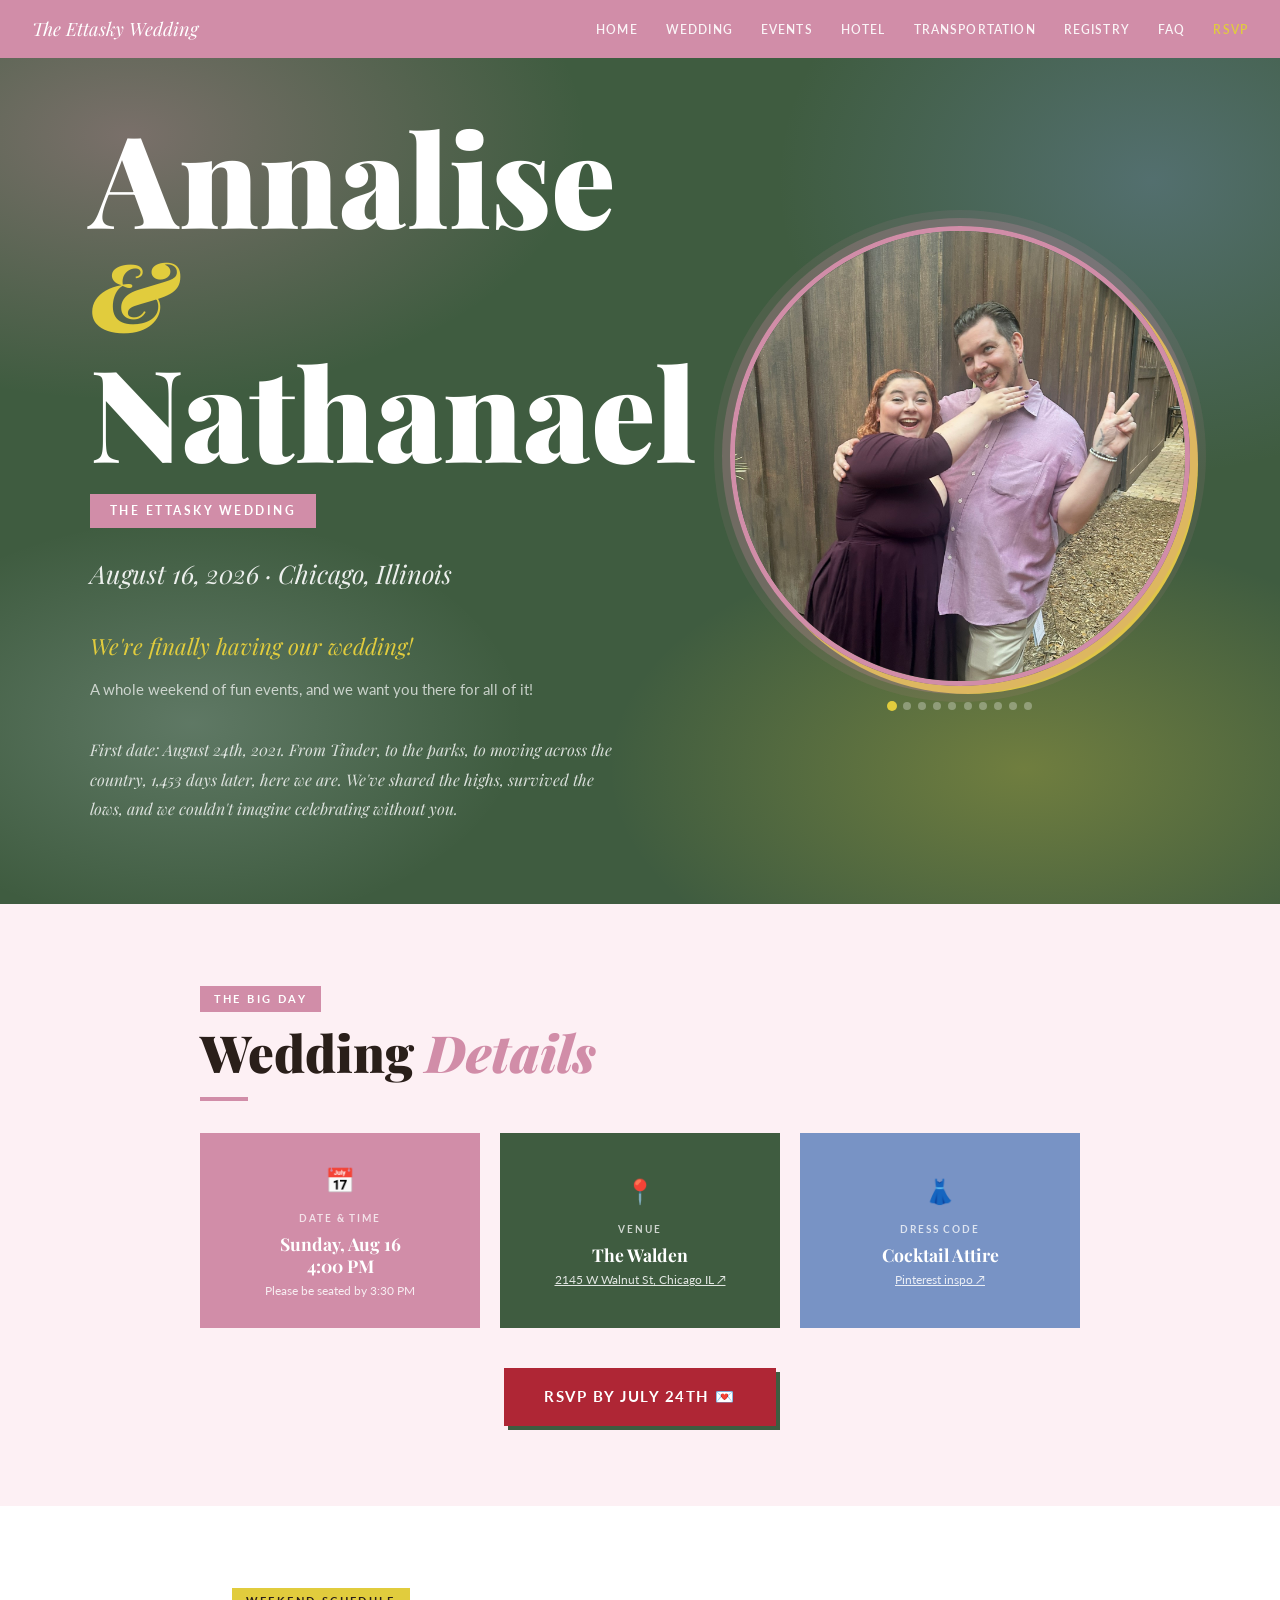
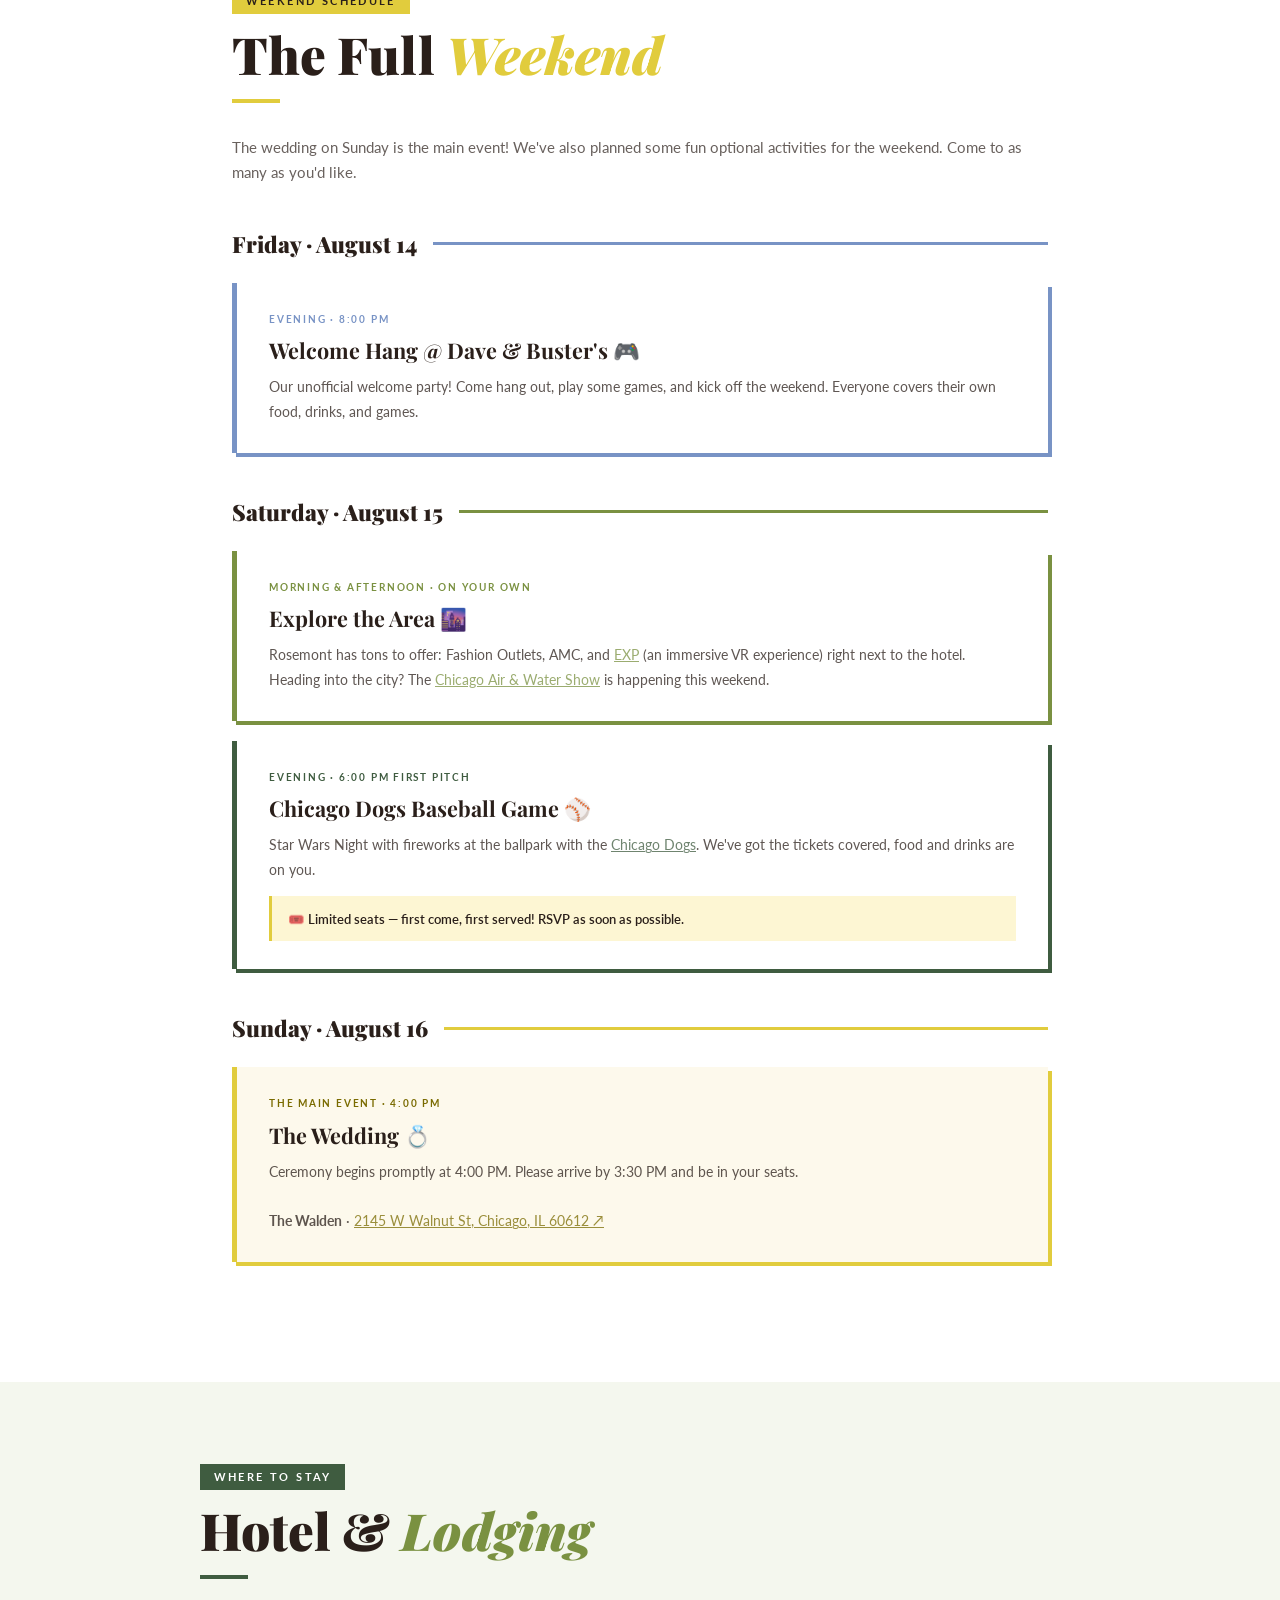
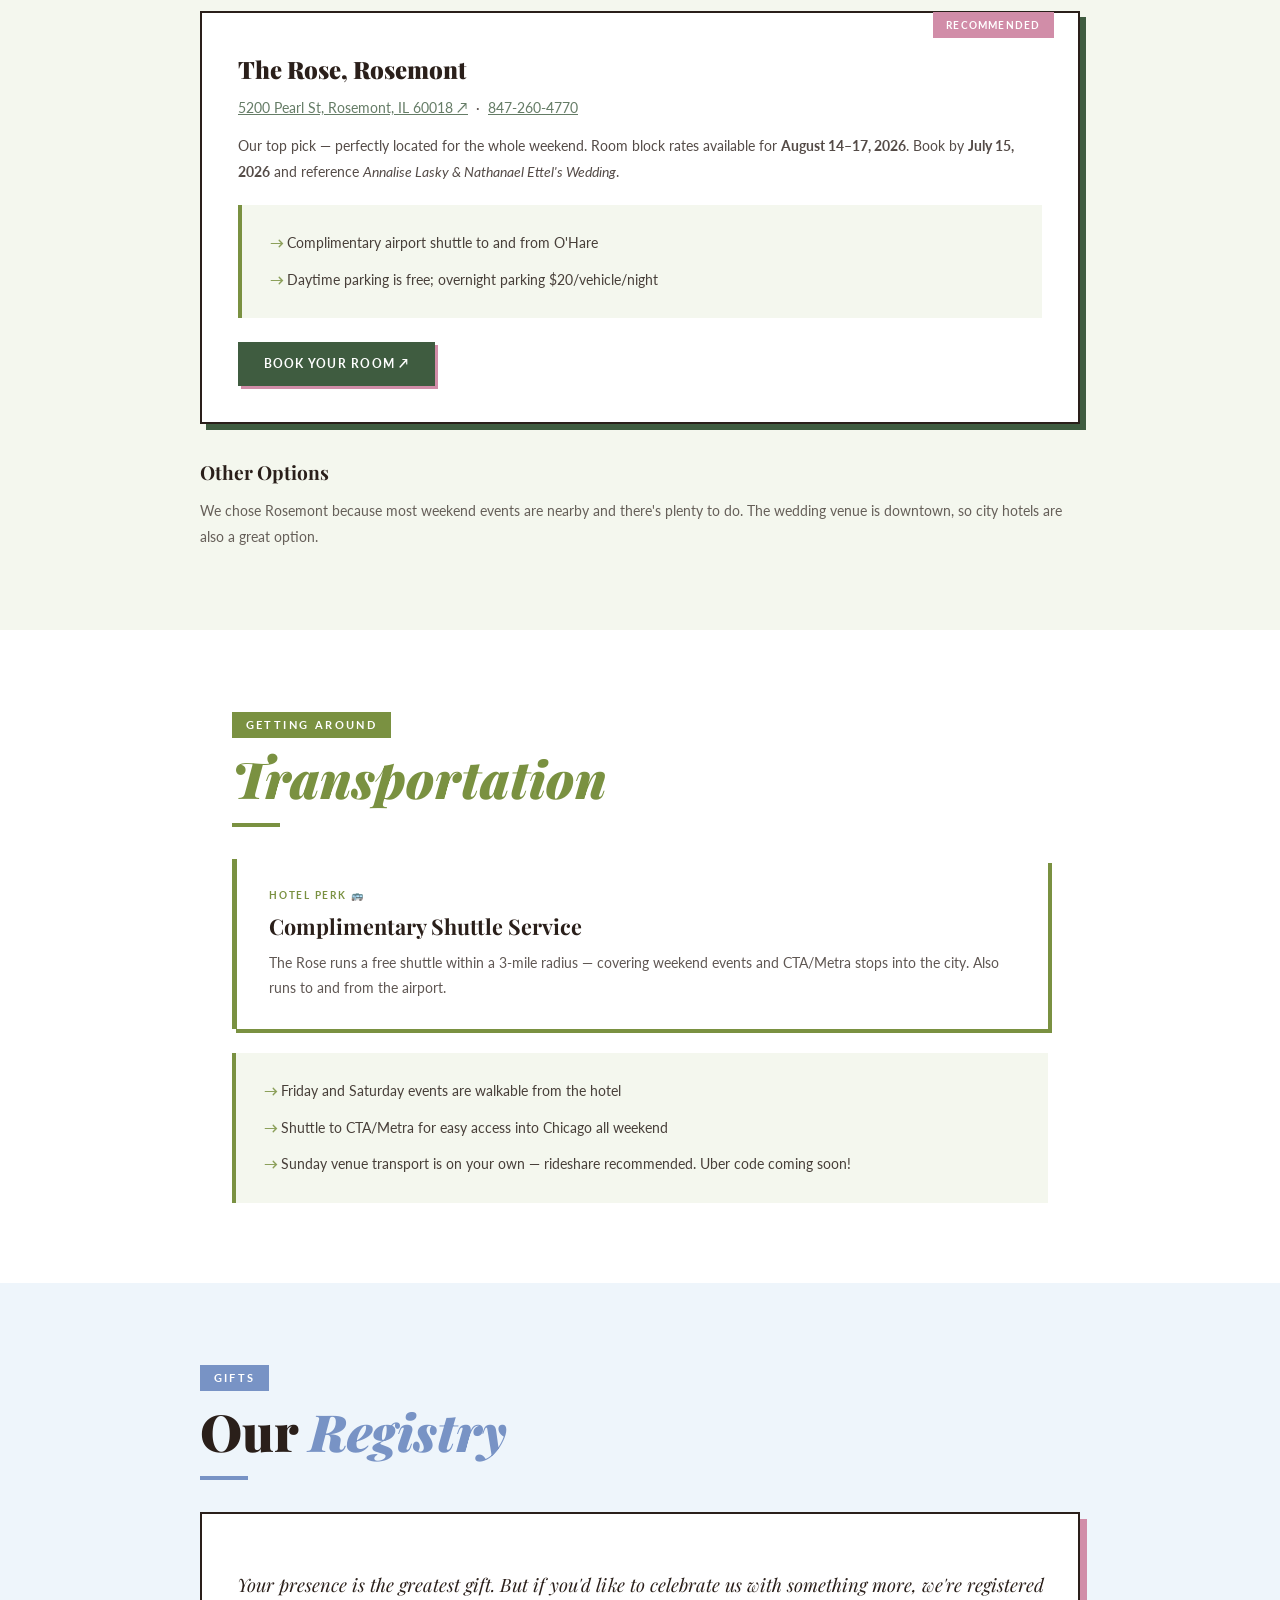
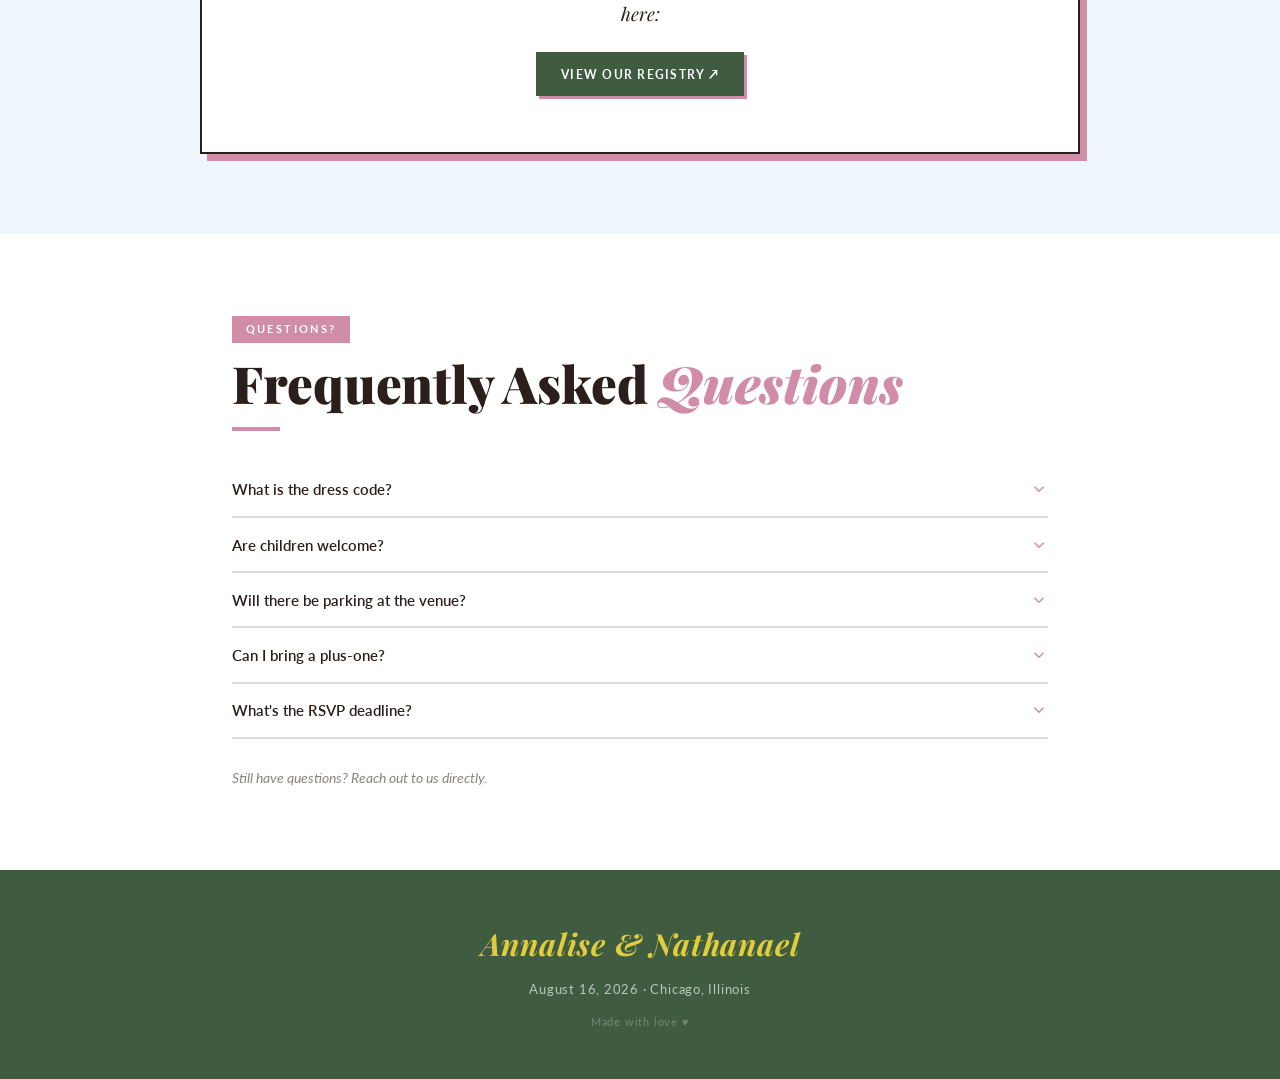
==== commit 790f6762: "Update index.html changed file path for pics" ====
--- a/index.html
+++ b/index.html
@@ -60,16 +60,16 @@
     <!-- Right: bubble slideshow -->
     <div class="hero-bubble-wrap">
       <div class="hero-bubble" id="hero-bubble">
-        <img src="pics/cop.JPEG"          alt="Annalise and Nathanael" class="bubble-slide" />
-        <img src="pics/flintstones.JPEG"  alt="Annalise and Nathanael" class="bubble-slide" />
-        <img src="pics/gargoyle.JPEG"     alt="Annalise and Nathanael" class="bubble-slide" />
-        <img src="pics/choke.JPEG"        alt="Annalise and Nathanael" class="bubble-slide active" />
-        <img src="pics/coronado.JPEG"       alt="Annalise and Nathanael" class="bubble-slide" />
-        <img src="pics/hulk.jpeg"        alt="Annalise and Nathanael" class="bubble-slide" />
-        <img src="pics/jeffswedding.jpg" alt="Annalise and Nathanael" class="bubble-slide" />
-        <img src="pics/globe2.jpeg"      alt="Annalise and Nathanael" class="bubble-slide" />
-        <img src="pics/notsoscary.jpeg"  alt="Annalise and Nathanael" class="bubble-slide" />
-        <img src="pics/hhn.jpeg"         alt="Annalise and Nathanael" class="bubble-slide" />
+        <img src="cop.JPEG"          alt="Annalise and Nathanael" class="bubble-slide" />
+        <img src="flintstones.JPEG"  alt="Annalise and Nathanael" class="bubble-slide" />
+        <img src="gargoyle.JPEG"     alt="Annalise and Nathanael" class="bubble-slide" />
+        <img src="choke.JPEG"        alt="Annalise and Nathanael" class="bubble-slide active" />
+        <img src="coronado.JPEG"       alt="Annalise and Nathanael" class="bubble-slide" />
+        <img src="hulk.jpeg"        alt="Annalise and Nathanael" class="bubble-slide" />
+        <img src="jeffswedding.jpg" alt="Annalise and Nathanael" class="bubble-slide" />
+        <img src="globe2.jpeg"      alt="Annalise and Nathanael" class="bubble-slide" />
+        <img src="notsoscary.jpeg"  alt="Annalise and Nathanael" class="bubble-slide" />
+        <img src="hhn.jpeg"         alt="Annalise and Nathanael" class="bubble-slide" />
       </div>
       <div class="bubble-dots" id="bubble-dots"></div>
     </div>
@@ -366,4 +366,4 @@
 }
 </script>
 </body>
-</html>+</html>
